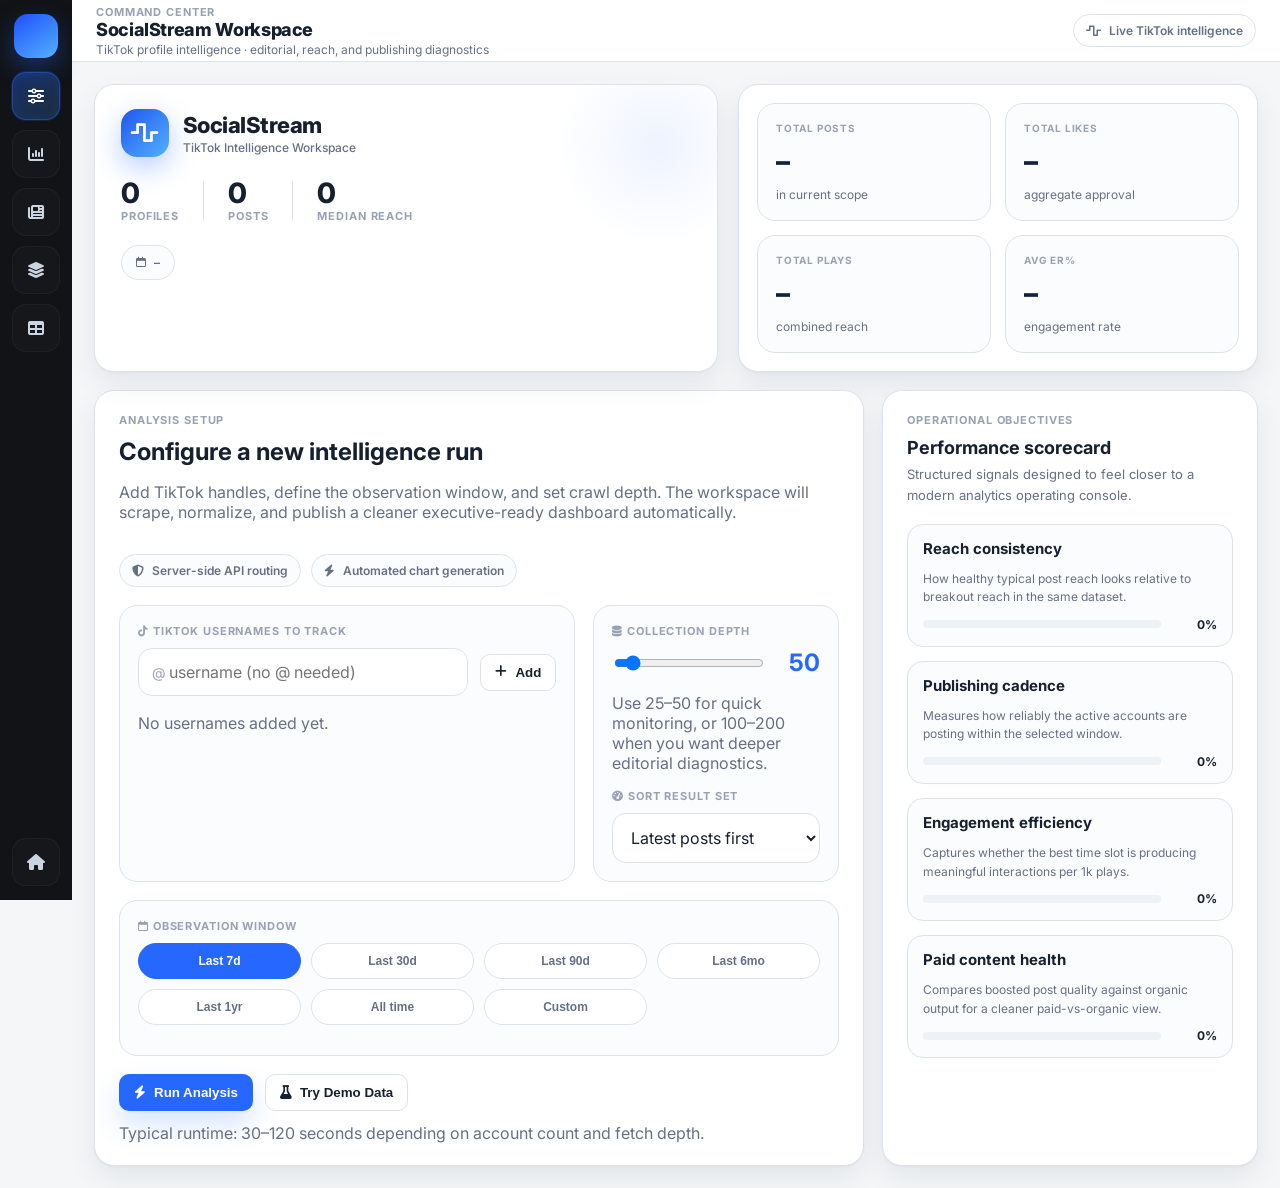
==== dashboard.html @ 2b43a589 "Elevate marketing + dashboard UI: premium visual polish, compact masthead stats, and style system re" ====
<!DOCTYPE html>
<html lang="en">
<head>
  <meta charset="UTF-8" />
  <meta name="viewport" content="width=device-width, initial-scale=1.0" />
  <title>SocialStream Workspace</title>
  <link rel="preconnect" href="https://fonts.googleapis.com">
  <link rel="preconnect" href="https://fonts.gstatic.com" crossorigin>
  <link href="https://fonts.googleapis.com/css2?family=Inter:wght@400;500;600;700;800&display=swap" rel="stylesheet">
  <link rel="stylesheet" href="https://cdnjs.cloudflare.com/ajax/libs/font-awesome/6.5.2/css/all.min.css">
  <script src="https://cdn.jsdelivr.net/npm/chart.js@4.4.4/dist/chart.umd.min.js"></script>
  <link rel="stylesheet" href="assets/css/shared.css">
  <link rel="stylesheet" href="assets/css/dashboard.css">
</head>
<body class="workspace-body">
  <div class="command-shell">
    <aside class="rail-sidebar">
      <div class="rail-brand">
        <img src="assets/branding/socialstream-logo.png" alt="SocialStream" onerror="this.style.display='none'">
      </div>
      <nav class="rail-nav">
        <a href="#setupPanel" class="rail-link active" title="Setup"><i class="fa-solid fa-sliders"></i><span>Setup</span></a>
        <a href="#dashboardPanel" class="rail-link" title="Dashboard"><i class="fa-solid fa-chart-column"></i><span>Dashboard</span></a>
        <a href="#execSummaryCard" class="rail-link" title="Summary"><i class="fa-solid fa-newspaper"></i><span>Summary</span></a>
        <a href="#hlSection" class="rail-link" title="Editorial"><i class="fa-solid fa-layer-group"></i><span>Editorial</span></a>
        <a href="#dataTable" class="rail-link" title="Table"><i class="fa-solid fa-table"></i><span>Table</span></a>
      </nav>
      <div class="rail-footer">
        <a href="index.html" class="rail-link" title="Marketing site"><i class="fa-solid fa-house"></i><span>Site</span></a>
      </div>
    </aside>

    <div class="shell-main">
      <header class="utility-bar">
        <div class="utility-left">
          <div class="utility-eyebrow">Command center</div>
          <div class="utility-title-row">
            <h1 class="utility-title">SocialStream Workspace</h1>
          </div>
          <div class="logo-sub" id="headerSub">TikTok profile intelligence · editorial, reach, and publishing diagnostics</div>
        </div>
        <div class="utility-actions print-hidden">
          <span class="utility-chip"><i class="fa-solid fa-wave-square"></i> Live TikTok intelligence</span>
          <span id="statusBadge" class="badge badge-running" style="display:none;">
            <span class="pulse-orange"></span><span id="statusText">Running…</span>
          </span>
          <button onclick="exportReport()" id="pdfBtn" class="btn btn-pdf" style="display:none;">
            <i class="fa-solid fa-file-pdf"></i> Export PDF
          </button>
          <button onclick="resetToSetup()" id="resetBtn" class="btn btn-ghost" style="display:none;">
            <i class="fa-solid fa-rotate-right"></i> New Run
          </button>
        </div>
      </header>

      <main class="workspace-canvas">
        <section class="workspace-masthead">
          <div class="card-surface masthead-brand">
            <div class="masthead-brand-logo">
              <div class="masthead-logo-mark"><i class="fa-solid fa-wave-square"></i></div>
              <div>
                <div class="masthead-brand-name">SocialStream</div>
                <div class="masthead-brand-tagline">TikTok Intelligence Workspace</div>
              </div>
            </div>
            <div class="masthead-live-stats">
              <div class="masthead-stat">
                <span class="masthead-stat-val" id="workspaceProfileCount">0</span>
                <span class="masthead-stat-lbl">Profiles</span>
              </div>
              <div class="masthead-stat-divider"></div>
              <div class="masthead-stat">
                <span class="masthead-stat-val" id="workspacePostCount">0</span>
                <span class="masthead-stat-lbl">Posts</span>
              </div>
              <div class="masthead-stat-divider"></div>
              <div class="masthead-stat">
                <span class="masthead-stat-val" id="workspaceMedianReach">0</span>
                <span class="masthead-stat-lbl">Median reach</span>
              </div>
            </div>
            <div class="masthead-date-chip"><i class="fa-regular fa-calendar" style="font-size:11px;"></i> <span id="workspaceDateRange">No data yet</span></div>
          </div>
          <div class="card-surface metric-strip">
            <article class="metric-tile">
              <span class="metric-label">Total posts</span>
              <strong id="masthead-kpi-posts">–</strong>
              <small>in current scope</small>
            </article>
            <article class="metric-tile">
              <span class="metric-label">Total likes</span>
              <strong id="masthead-kpi-likes">–</strong>
              <small>aggregate approval</small>
            </article>
            <article class="metric-tile">
              <span class="metric-label">Total plays</span>
              <strong id="masthead-kpi-plays">–</strong>
              <small>combined reach</small>
            </article>
            <article class="metric-tile">
              <span class="metric-label">Avg ER%</span>
              <strong id="masthead-kpi-er">–</strong>
              <small>engagement rate</small>
            </article>
          </div>
        </section>

        <div class="dashboard-grid">
          <section id="setupPanel" class="setup-panel fade-in panel card-surface dashboard-span-8 setup-card">
            <div class="setup-header">
              <div>
                <div class="section-kicker">Analysis setup</div>
                <div class="panel-title">Configure a new intelligence run</div>
                <p class="panel-subtitle">Add TikTok handles, define the observation window, and set crawl depth. The workspace will scrape, normalize, and publish a cleaner executive-ready dashboard automatically.</p>
              </div>
              <div class="toolbar-metrics">
                <span class="toolbar-pill"><i class="fa-solid fa-shield-halved"></i> Server-side API routing</span>
                <span class="toolbar-pill"><i class="fa-solid fa-bolt"></i> Automated chart generation</span>
              </div>
            </div>

            <div class="setup-grid">
              <div class="field-block">
                <label class="field-label"><i class="fa-brands fa-tiktok"></i> TikTok usernames to track</label>
                <div class="input-row" style="margin-bottom:10px;">
                  <div class="input-prefix" style="flex:1;">
                    <span>@</span>
                    <input type="text" id="usernameInput" class="input-styled" placeholder="username (no @ needed)">
                  </div>
                  <button onclick="addUsername()" class="btn btn-ghost">
                    <i class="fa-solid fa-plus"></i> Add
                  </button>
                </div>
                <div id="usernameTags" class="input-row" style="min-height:34px;align-items:center;">
                  <span class="field-note" id="noUsernamesHint">No usernames added yet.</span>
                </div>
              </div>

              <div class="field-block">
                <label class="field-label"><i class="fa-solid fa-database"></i> Collection depth</label>
                <div class="section-actions" style="margin-bottom:10px;">
                  <input type="range" id="maxResultsRange" min="10" max="500" value="50" oninput="document.getElementById('maxResultsVal').textContent=this.value" style="flex:1;">
                  <span id="maxResultsVal" style="font-size:24px;font-weight:700;color:var(--shell-blue);min-width:42px;text-align:right;">50</span>
                </div>
                <p class="field-note">Use 25–50 for quick monitoring, or 100–200 when you want deeper editorial diagnostics.</p>
                <div style="margin-top:16px;">
                  <label class="field-label"><i class="fa-solid fa-gauge-high"></i> Sort result set</label>
                  <select id="sortBy" class="select-styled">
                    <option value="latest">Latest posts first</option>
                    <option value="popular">Most popular first</option>
                  </select>
                </div>
              </div>
            </div>

            <div class="field-block" style="margin-top:18px;">
              <label class="field-label"><i class="fa-regular fa-calendar"></i> Observation window</label>
              <div class="tf-grid" style="margin-bottom:12px;">
                <button class="tf-pill active" data-days="7" onclick="selectPreset(7)">Last 7d</button>
                <button class="tf-pill" data-days="30" onclick="selectPreset(30)">Last 30d</button>
                <button class="tf-pill" data-days="90" onclick="selectPreset(90)">Last 90d</button>
                <button class="tf-pill" data-days="180" onclick="selectPreset(180)">Last 6mo</button>
                <button class="tf-pill" data-days="365" onclick="selectPreset(365)">Last 1yr</button>
                <button class="tf-pill" data-days="0" onclick="selectPreset(0)">All time</button>
                <button class="tf-pill" data-days="-1" onclick="selectCustom()">Custom</button>
              </div>
              <div id="customDatesWrap" class="field-row" style="display:none;">
                <div style="flex:1;">
                  <label class="field-label">From</label>
                  <input type="date" id="dateFrom" class="input-styled">
                </div>
                <div style="flex:1;">
                  <label class="field-label">To</label>
                  <input type="date" id="dateTo" class="input-styled">
                </div>
              </div>
            </div>

            <div class="setup-actions">
              <div class="section-actions">
                <button onclick="startScrape()" id="runBtn" class="btn btn-run">
                  <i class="fa-solid fa-bolt"></i> Run Analysis
                </button>
                <button onclick="loadDemoData()" class="btn btn-ghost">
                  <i class="fa-solid fa-flask"></i> Try Demo Data
                </button>
              </div>
              <div class="meta-note">Typical runtime: 30–120 seconds depending on account count and fetch depth.</div>
            </div>
          </section>

          <aside class="card-surface dashboard-span-4 objectives-panel objective-card">
            <div class="objective-header">
              <div>
                <div class="section-kicker">Operational objectives</div>
                <h3 class="section-title">Performance scorecard</h3>
                <p class="section-subtitle">Structured signals designed to feel closer to a modern analytics operating console.</p>
              </div>
            </div>
            <div class="objectives-list">
              <article class="objective-row">
                <h4>Reach consistency</h4>
                <p>How healthy typical post reach looks relative to breakout reach in the same dataset.</p>
                <div class="progress-line"><div class="progress-track"><div class="progress-fill" id="objectiveReachFill" style="width:0%"></div></div><div class="progress-value" id="objectiveReachValue">0%</div></div>
              </article>
              <article class="objective-row">
                <h4>Publishing cadence</h4>
                <p>Measures how reliably the active accounts are posting within the selected window.</p>
                <div class="progress-line"><div class="progress-track"><div class="progress-fill" id="objectiveCadenceFill" style="width:0%"></div></div><div class="progress-value" id="objectiveCadenceValue">0%</div></div>
              </article>
              <article class="objective-row">
                <h4>Engagement efficiency</h4>
                <p>Captures whether the best time slot is producing meaningful interactions per 1k plays.</p>
                <div class="progress-line"><div class="progress-track"><div class="progress-fill" id="objectiveEfficiencyFill" style="width:0%"></div></div><div class="progress-value" id="objectiveEfficiencyValue">0%</div></div>
              </article>
              <article class="objective-row">
                <h4>Paid content health</h4>
                <p>Compares boosted post quality against organic output for a cleaner paid-vs-organic view.</p>
                <div class="progress-line"><div class="progress-track"><div class="progress-fill" id="objectivePaidFill" style="width:0%"></div></div><div class="progress-value" id="objectivePaidValue">0%</div></div>
              </article>
            </div>
          </aside>

          <section id="progressPanel" style="display:none;" class="card-surface dashboard-span-12 progress-card fade-in">
            <div class="progress-visual">
              <div class="progress-visual-ring"></div>
            </div>
            <div class="progress-copy">
              <div class="section-kicker">Pipeline progress</div>
              <h3>Preparing your command center</h3>
              <p id="progressMsg">This may take up to 2 minutes…</p>
              <div class="progress-line" style="margin-bottom:16px;">
                <div class="progress-track"><div class="progress-fill" id="progressBar" style="width:0%"></div></div>
                <div class="progress-value" id="progressPct">0%</div>
              </div>
              <div id="stepsList" class="steps-list"></div>
            </div>
          </section>

          <section id="dashboardPanel" style="display:none;" class="dashboard-span-12 dashboard-stack">
            <div class="card-surface view-toolbar fade-in">
              <div>
                <div class="section-kicker">Active view</div>
                <div class="story-title" id="activeViewLabel">All Profiles — Overview</div>
              </div>
              <div class="section-actions print-hidden">
                <div class="toolbar-metrics">
                  <span class="toolbar-pill"><i class="fa-solid fa-users"></i> <span id="toolbarProfileScope">0 profiles</span></span>
                  <span class="toolbar-pill"><i class="fa-regular fa-calendar"></i> <span id="toolbarDateScope">No range yet</span></span>
                </div>
                <select id="profileFilter" class="select-styled" style="min-width:240px;" onchange="updateDashboard()">
                  <option value="all">All Profiles (Overview)</option>
                </select>
              </div>
            </div>

            <div class="overview-grid fade-in">
              <section class="card-surface story-card ai-card" id="execSummaryCard">
                <div class="story-header">
                  <div>
                    <div class="section-kicker">Executive narrative</div>
                    <h3 class="story-title">Performance narrative and editorial readout</h3>
                  </div>
                  <div class="story-meta">
                    <span class="story-meta-chip"><i class="fa-solid fa-layer-group"></i> <span id="insight-total-posts">0</span> posts</span>
                    <span class="story-meta-chip"><i class="fa-solid fa-rocket"></i> <span id="exec-ad-rate">0</span>% boosted</span>
                    <span class="story-meta-chip"><i class="fa-regular fa-clock"></i> <span id="exec-posts-per-day">–</span> posts/day</span>
                  </div>
                </div>

                <div class="narrative-box" id="exec-narrative">Loading summary…</div>

                <div class="stats-mini-grid">
                  <article class="ai-inner stat-mini">
                    <span class="stat-mini-label">Median plays</span>
                    <strong>~<span id="insight-median-plays">0</span></strong>
                    <small>typical post reach</small>
                  </article>
                  <article class="ai-inner stat-mini">
                    <span class="stat-mini-label">P90 plays</span>
                    <strong>~<span id="insight-p90-plays">0</span></strong>
                    <small>top-decile content</small>
                  </article>
                  <article class="ai-inner stat-mini">
                    <span class="stat-mini-label">Peak reach hour</span>
                    <strong><span id="insight-reach-hour">–</span>:00</strong>
                    <small>~<span id="insight-reach-val">0</span> median plays</small>
                  </article>
                  <article class="ai-inner stat-mini">
                    <span class="stat-mini-label">Peak efficiency</span>
                    <strong><span id="insight-eng-val1">–</span>:00</strong>
                    <small><span id="insight-eng-rate1">0</span> interactions / 1k</small>
                  </article>
                </div>

                <div class="story-split">
                  <div class="signal-card">
                    <div class="section-kicker">Paid vs organic</div>
                    <div class="signal-grid">
                      <div class="signal-row"><span class="signal-row-label">Paid posts</span><strong><span id="exec-ad-count">0</span> posts</strong></div>
                      <div class="signal-row"><span class="signal-row-label">Organic posts</span><strong><span id="exec-organic-count">0</span> posts</strong></div>
                      <div class="signal-row"><span class="signal-row-label">Avg likes, paid</span><strong><span id="exec-ad-avg-likes">–</span></strong></div>
                      <div class="signal-row"><span class="signal-row-label">Avg likes, organic</span><strong><span id="exec-organic-avg-likes">–</span></strong></div>
                    </div>
                  </div>
                  <div class="rec-card">
                    <div class="section-kicker">Strategic recommendations</div>
                    <ul class="insight-list recommendation-list" id="exec-recs">
                      <li>Loading recommendations…</li>
                    </ul>
                  </div>
                </div>
              </section>

              <aside class="editorial-side fade-in">
                <section class="card-surface signal-card">
                  <div class="section-kicker">Operating signals</div>
                  <h4>Current command summary</h4>
                  <div class="signal-grid">
                    <div class="signal-row"><span class="signal-row-label">Date range</span><strong><span id="insight-date-start">–</span> → <span id="insight-date-end">–</span></strong></div>
                    <div class="signal-row"><span class="signal-row-label">Best weekday</span><strong id="signalBestDay">–</strong></div>
                    <div class="signal-row"><span class="signal-row-label">Best efficiency slot</span><strong id="signalBestHour">–</strong></div>
                    <div class="signal-row"><span class="signal-row-label">Boost mix</span><strong id="signalBoostMix">0%</strong></div>
                  </div>
                </section>
                <section class="card-surface objective-card">
                  <div class="section-kicker">Objective tracking</div>
                  <h4>Delivery priorities</h4>
                  <div class="objectives-list">
                    <article class="objective-row">
                      <h4>Consistency target</h4>
                      <p>Stabilize median reach versus occasional spikes.</p>
                      <div class="progress-line"><div class="progress-track"><div class="progress-fill" id="objectiveReachFillMirror" style="width:0%"></div></div><div class="progress-value" id="objectiveReachValueMirror">0%</div></div>
                    </article>
                    <article class="objective-row">
                      <h4>Editorial discipline</h4>
                      <p>Keep publishing rhythm strong enough to sustain momentum.</p>
                      <div class="progress-line"><div class="progress-track"><div class="progress-fill" id="objectiveCadenceFillMirror" style="width:0%"></div></div><div class="progress-value" id="objectiveCadenceValueMirror">0%</div></div>
                    </article>
                    <article class="objective-row">
                      <h4>Paid quality</h4>
                      <p>Ensure boosted output does not lag the organic baseline.</p>
                      <div class="progress-line"><div class="progress-track"><div class="progress-fill" id="objectivePaidFillMirror" style="width:0%"></div></div><div class="progress-value" id="objectivePaidValueMirror">0%</div></div>
                    </article>
                  </div>
                </section>
              </aside>
            </div>

            <div class="fade-in kpi-grid">
              <div class="kpi card">
                <div class="kpi-head"><div class="kpi-label">Total videos</div><div class="kpi-icon" style="background:#ecf3ff;color:var(--shell-blue);"><i class="fa-solid fa-video"></i></div></div>
                <div class="kpi-val" id="kpi-videos">–</div>
                <div class="kpi-footnote">videos included in the active scope</div>
              </div>
              <div class="kpi card">
                <div class="kpi-head"><div class="kpi-label">Total likes</div><div class="kpi-icon" style="background:#fdf2f8;color:#e11d48;"><i class="fa-solid fa-heart"></i></div></div>
                <div class="kpi-val" id="kpi-likes">–</div>
                <div class="kpi-footnote">aggregate audience approval</div>
              </div>
              <div class="kpi card">
                <div class="kpi-head"><div class="kpi-label">Comments</div><div class="kpi-icon" style="background:#edfdf3;color:var(--shell-green);"><i class="fa-solid fa-comment"></i></div></div>
                <div class="kpi-val" id="kpi-comments">–</div>
                <div class="kpi-footnote">conversation volume</div>
              </div>
              <div class="kpi card">
                <div class="kpi-head"><div class="kpi-label">Saves</div><div class="kpi-icon" style="background:#eef4ff;color:var(--shell-blue);"><i class="fa-solid fa-bookmark"></i></div></div>
                <div class="kpi-val" id="kpi-saves">–</div>
                <div class="kpi-footnote">intent and revisit signal</div>
              </div>
              <div class="kpi card">
                <div class="kpi-head"><div class="kpi-label">Shares</div><div class="kpi-icon" style="background:#ecfeff;color:#0891b2;"><i class="fa-solid fa-share-nodes"></i></div></div>
                <div class="kpi-val" id="kpi-shares">–</div>
                <div class="kpi-footnote">distribution momentum</div>
              </div>
              <div class="kpi card">
                <div class="kpi-head"><div class="kpi-label">Reposts</div><div class="kpi-icon" style="background:#fff8eb;color:#b45309;"><i class="fa-solid fa-retweet"></i></div></div>
                <div class="kpi-val" id="kpi-reposts">–</div>
                <div class="kpi-footnote">virality reinforcement</div>
              </div>
              <div class="kpi card">
                <div class="kpi-head"><div class="kpi-label">Boosted posts</div><div class="kpi-icon" style="background:#eef4ff;color:var(--shell-blue);"><i class="fa-solid fa-rocket"></i></div></div>
                <div class="kpi-val" id="kpi-ads">–</div>
                <div class="kpi-footnote">paid amplification detected</div>
              </div>
            </div>

            <div class="editorial-grid fade-in">
              <section class="card-surface highlights-shell" id="hlSection">
                <div class="section-header">
                  <div>
                    <div class="section-kicker">Editorial review</div>
                    <h3 class="section-title">What worked, what lagged, and what to replicate</h3>
                    <p class="section-subtitle">More editorial, more comparative, and more clearly separated from the charting layer.</p>
                  </div>
                </div>
                <div class="editorial-columns">
                  <div>
                    <div class="editorial-column-header">
                      <span class="editorial-badge editorial-badge--good"><i class="fa-solid fa-arrow-trend-up"></i> Highlights</span>
                      <span class="meta-note">Top 3 posts by likes</span>
                    </div>
                    <div id="highlightCards"></div>
                  </div>
                  <div>
                    <div class="editorial-column-header">
                      <span class="editorial-badge editorial-badge--risk"><i class="fa-solid fa-arrow-trend-down"></i> Lowlights</span>
                      <span class="meta-note">Bottom 3 posts with play depth</span>
                    </div>
                    <div id="lowlightCards"></div>
                  </div>
                </div>
              </section>

              <aside class="editorial-side">
                <section class="card-surface editorial-card">
                  <div class="section-kicker">Editorial planning cues</div>
                  <h4>Decision prompts</h4>
                  <ul class="insight-list">
                    <li>Use the highlight cards as the closest thing to a weekly editorial benchmark set.</li>
                    <li>Compare lowlight hooks against the best-performing cards before you publish the next content batch.</li>
                    <li>Check timing, paid mix, and hashtag usage together before making creative decisions.</li>
                  </ul>
                </section>
                <section class="card-surface editorial-card">
                  <div class="section-kicker">Monitoring posture</div>
                  <h4>How to read this workspace</h4>
                  <ul class="insight-list">
                    <li>The narrative panel answers “what happened.”</li>
                    <li>The objective widgets answer “how healthy is the system.”</li>
                    <li>The chart panels answer “where should the team dig deeper.”</li>
                  </ul>
                </section>
              </aside>
            </div>

            <div id="profileComparisonContainer" class="chart-card fade-in" style="display:none;">
              <div class="chart-card__header">
                <div>
                  <div class="chart-section-label">Portfolio comparison</div>
                  <div class="chart-title">Profile comparison — total likes</div>
                </div>
                <button onclick="downloadChartImage('profileComparisonChart')" class="btn-download-small print-hidden">
                  <i class="fa-solid fa-download"></i> PNG
                </button>
              </div>
              <div class="chart-card__body"><canvas id="profileComparisonChart"></canvas></div>
            </div>

            <div class="chart-grid fade-in">
              <div class="chart-card">
                <div class="chart-card__header">
                  <div>
                    <div class="chart-section-label">Editorial winners</div>
                    <div class="chart-title">Best performing videos by likes</div>
                  </div>
                  <button onclick="downloadChartImage('topPostsChart')" class="btn-download-small print-hidden"><i class="fa-solid fa-download"></i> PNG</button>
                </div>
                <div class="chart-card__body"><canvas id="topPostsChart"></canvas></div>
                <div class="insight"><i class="fa-solid fa-lightbulb"></i><span id="exp-topPosts">Waiting for data.</span></div>
              </div>
              <div class="chart-card">
                <div class="chart-card__header">
                  <div>
                    <div class="chart-section-label">Efficiency trend</div>
                    <div class="chart-title">Average engagement per post over time</div>
                  </div>
                  <button onclick="downloadChartImage('engPerPostChart')" class="btn-download-small print-hidden"><i class="fa-solid fa-download"></i> PNG</button>
                </div>
                <div class="chart-card__body"><canvas id="engPerPostChart"></canvas></div>
                <div class="insight"><i class="fa-solid fa-lightbulb"></i><span id="exp-engPerPost">Waiting for data.</span></div>
              </div>
              <div class="chart-card">
                <div class="chart-card__header">
                  <div>
                    <div class="chart-section-label">Interaction mix</div>
                    <div class="chart-title">Engagement split</div>
                  </div>
                  <button onclick="downloadChartImage('engagementPieChart')" class="btn-download-small print-hidden"><i class="fa-solid fa-download"></i> PNG</button>
                </div>
                <div class="chart-card__body"><canvas id="engagementPieChart"></canvas></div>
                <div class="insight"><i class="fa-solid fa-lightbulb"></i><span id="exp-pie">Waiting for data.</span></div>
              </div>
              <div class="chart-card">
                <div class="chart-card__header">
                  <div>
                    <div class="chart-section-label">Weekly pattern</div>
                    <div class="chart-title">Engagement by day of week</div>
                  </div>
                  <button onclick="downloadChartImage('dayOfWeekChart')" class="btn-download-small print-hidden"><i class="fa-solid fa-download"></i> PNG</button>
                </div>
                <div class="chart-card__body"><canvas id="dayOfWeekChart"></canvas></div>
                <div class="insight"><i class="fa-solid fa-lightbulb"></i><span id="exp-day">Waiting for data.</span></div>
              </div>
              <div class="chart-card">
                <div class="chart-card__header">
                  <div>
                    <div class="chart-section-label">Content strategy</div>
                    <div class="chart-title">Top hashtags used</div>
                  </div>
                  <button onclick="downloadChartImage('hashtagChart')" class="btn-download-small print-hidden"><i class="fa-solid fa-download"></i> PNG</button>
                </div>
                <div class="chart-card__body"><canvas id="hashtagChart"></canvas></div>
                <div class="insight"><i class="fa-solid fa-lightbulb"></i><span id="exp-hashtag">Waiting for data.</span></div>
              </div>
              <div class="chart-card">
                <div class="chart-card__header">
                  <div>
                    <div class="chart-section-label">Publishing rhythm</div>
                    <div class="chart-title">Posts by hour of day</div>
                  </div>
                  <button onclick="downloadChartImage('hourChart')" class="btn-download-small print-hidden"><i class="fa-solid fa-download"></i> PNG</button>
                </div>
                <div class="chart-card__body"><canvas id="hourChart"></canvas></div>
                <div class="insight"><i class="fa-solid fa-lightbulb"></i><span id="exp-hour">Waiting for data.</span></div>
              </div>
              <div class="chart-card chart-card--wide">
                <div class="chart-card__header">
                  <div>
                    <div class="chart-section-label">Campaign performance</div>
                    <div class="chart-title">Likes over time</div>
                  </div>
                  <button onclick="downloadChartImage('timelineChart')" class="btn-download-small print-hidden"><i class="fa-solid fa-download"></i> PNG</button>
                </div>
                <div class="chart-card__body"><canvas id="timelineChart"></canvas></div>
                <div class="insight"><i class="fa-solid fa-lightbulb"></i><span id="exp-timeline">Waiting for data.</span></div>
              </div>
              <div class="chart-card chart-card--wide">
                <div class="chart-card__header">
                  <div>
                    <div class="chart-section-label">Reach performance</div>
                    <div class="chart-title">Play count distribution over time</div>
                  </div>
                  <button onclick="downloadChartImage('playsTimelineChart')" class="btn-download-small print-hidden"><i class="fa-solid fa-download"></i> PNG</button>
                </div>
                <div class="chart-card__body"><canvas id="playsTimelineChart"></canvas></div>
                <div class="insight"><i class="fa-solid fa-lightbulb"></i><span id="exp-plays">Waiting for data.</span></div>
              </div>
              <div class="chart-card">
                <div class="chart-card__header">
                  <div>
                    <div class="chart-section-label">Distribution activity</div>
                    <div class="chart-title">Shares over time</div>
                  </div>
                  <button onclick="downloadChartImage('sharesTimelineChart')" class="btn-download-small print-hidden"><i class="fa-solid fa-download"></i> PNG</button>
                </div>
                <div class="chart-card__body"><canvas id="sharesTimelineChart"></canvas></div>
                <div class="insight"><i class="fa-solid fa-lightbulb"></i><span id="exp-shares">Waiting for data.</span></div>
              </div>
              <div class="chart-card">
                <div class="chart-card__header">
                  <div>
                    <div class="chart-section-label">Virality signal</div>
                    <div class="chart-title">Reposts over time</div>
                  </div>
                  <button onclick="downloadChartImage('repostsTimelineChart')" class="btn-download-small print-hidden"><i class="fa-solid fa-download"></i> PNG</button>
                </div>
                <div class="chart-card__body"><canvas id="repostsTimelineChart"></canvas></div>
                <div class="insight"><i class="fa-solid fa-lightbulb"></i><span id="exp-reposts">Waiting for data.</span></div>
              </div>
            </div>

            <details class="card-surface table-card fade-in">
              <summary class="table-summary">
                <i class="fa-solid fa-table-list"></i> Detailed post data
                <span class="meta-note">Click to expand</span>
                <button onclick="downloadTableCSV(event)" class="btn-download-small" style="margin-left:auto;">
                  <i class="fa-solid fa-file-csv"></i> Download CSV
                </button>
              </summary>
              <div class="table-wrap">
                <table id="dataTable">
                  <thead>
                    <tr>
                      <th>Date</th>
                      <th>Profile</th>
                      <th>Description</th>
                      <th style="text-align:right;">Likes</th>
                      <th style="text-align:right;">Plays</th>
                      <th style="text-align:right;">Comments</th>
                      <th style="text-align:right;">Saves</th>
                      <th style="text-align:right;">Shares</th>
                      <th style="text-align:right;">Reposts</th>
                      <th style="text-align:right;">ER%</th>
                      <th style="text-align:center;">Type</th>
                      <th style="text-align:center;">Link</th>
                    </tr>
                  </thead>
                  <tbody id="dataTableBody"></tbody>
                </table>
              </div>
            </details>
          </section>
        </div>

        <div id="toast"></div>
      </main>
    </div>
  </div>

  <script>
    /* ══════════════════════════════════
       CONFIG (backend API routing)
    ══════════════════════════════════ */
    const ACTOR_ID = 'clockworks~tiktok-scraper'; // ~ is valid in URLs per RFC3986
    const POLL_MS = 5000;
    const PROD_API_ORIGIN = 'https://socialstream-analytics.vercel.app';
    const IS_VERCEL_HOST = /(?:^|\.)vercel\.app$/i.test(window.location.hostname);
    const IS_LOCAL_HOST = ['localhost', '127.0.0.1'].includes(window.location.hostname);
    let ACTIVE_API_ORIGIN = IS_LOCAL_HOST ? PROD_API_ORIGIN : '';

    function shouldRetryWithProdOrigin(res) {
      return (res.status === 404 || res.status === 405) && ACTIVE_API_ORIGIN !== PROD_API_ORIGIN;
    }

    async function apiFetch(path, options = {}) {
      let res = await fetch(`${ACTIVE_API_ORIGIN}${path}`, options);
      if (!res.ok && shouldRetryWithProdOrigin(res)) {
        ACTIVE_API_ORIGIN = PROD_API_ORIGIN;
        res = await fetch(`${ACTIVE_API_ORIGIN}${path}`, options);
      }
      return res;
    }

    async function startApifyRun(payload) {
      const res = await apiFetch('/api/apify/run.js', {
        method: 'POST',
        headers: { 'Content-Type': 'application/json' },
        body: JSON.stringify(payload)
      });
      if (!res.ok) {
        const body = await res.json().catch(() => ({}));
        throw new Error(body?.error?.message || body?.details || `HTTP ${res.status}`);
      }
      return res.json();
    }

    async function getApifyStatus(runId) {
      const res = await apiFetch(`/api/apify/status.js?runId=${encodeURIComponent(runId)}`);
      if (!res.ok) {
        const body = await res.json().catch(() => ({}));
        throw new Error(body?.error?.message || body?.details || `HTTP ${res.status}`);
      }
      return res.json();
    }

    async function fetchDatasetItems(datasetId) {
      const res = await apiFetch(`/api/apify/dataset.js?datasetId=${encodeURIComponent(datasetId)}`);
      if (!res.ok) {
        const body = await res.json().catch(() => ({}));
        throw new Error(body?.error?.message || body?.details || `HTTP ${res.status}`);
      }
      return res.json();
    }

    /* ══════════════════════════════════
       STATE
    ══════════════════════════════════ */
    let globalData = [];
    let usernames = [];
    let selectedDays = 7;
    let customFrom = null;
    let customTo = null;
    let chartInstances = {};
    let pollTimer = null;

    /* ══════════════════════════════════
       STEPS
    ══════════════════════════════════ */
    const STEPS = [
      { id: 's1', label: 'Start Apify Actor Run', detail: 'Sending request to TikTok scraper actor.' },
      { id: 's2', label: 'Scraping TikTok Profiles', detail: 'Polling run status every 5 seconds.' },
      { id: 's3', label: 'Download Dataset', detail: 'Fetching scraped posts as JSON.' },
      { id: 's4', label: 'Filter & Normalize Data', detail: 'Applying date range and normalizing fields.' },
      { id: 's5', label: 'Render Dashboard', detail: 'Building charts and AI insights.' },
    ];
    function renderSteps(activeId, doneIds = [], errorIds = []) {
      document.getElementById('stepsList').innerHTML = STEPS.map(s => {
        let cls = 'pending', icon = s.id.replace('s', '');
        if (doneIds.includes(s.id)) { cls = 'done'; icon = '<i class="fa-solid fa-check" style="font-size:10px;"></i>'; }
        if (activeId === s.id) { cls = 'active'; icon = '<i class="fa-solid fa-circle-notch spin" style="font-size:11px;"></i>'; }
        if (errorIds.includes(s.id)) { cls = 'error'; icon = '<i class="fa-solid fa-xmark" style="font-size:11px;"></i>'; }
        const color = cls === 'done' ? '#17b26a' : cls === 'active' ? '#2667ff' : cls === 'error' ? '#f04438' : '#475467';
        return `<div style="display:flex;align-items:flex-start;gap:14px;">
      <div class="step-dot ${cls}">${icon}</div>
      <div style="padding-top:3px;">
        <div style="font-size:13px;font-weight:600;color:${color};">${s.label}</div>
        <div style="font-size:11px;color:#475569;margin-top:2px;">${s.detail}</div>
      </div>
    </div>`;
      }).join('');
    }
    function setProgress(pct, msg) {
      document.getElementById('progressBar').style.width = pct + '%';
      document.getElementById('progressPct').textContent = pct + '%';
      if (msg) document.getElementById('progressMsg').textContent = msg;
    }
    function setText(id, value) {
      const el = document.getElementById(id);
      if (el) el.textContent = value;
    }
    function setHTML(id, value) {
      const el = document.getElementById(id);
      if (el) el.innerHTML = value;
    }
    function setObjective(fillId, valueId, pct) {
      const safe = Math.max(0, Math.min(100, Math.round(Number(pct) || 0)));
      const fill = document.getElementById(fillId);
      const value = document.getElementById(valueId);
      if (fill) fill.style.width = safe + '%';
      if (value) value.textContent = safe + '%';
    }
    function updateObjectiveMirrors() {
      ['Reach', 'Cadence', 'Paid'].forEach(name => {
        const mainVal = document.getElementById(`objective${name}Value`)?.textContent || '0%';
        const mainWidth = document.getElementById(`objective${name}Fill`)?.style.width || '0%';
        const mirrorFill = document.getElementById(`objective${name}FillMirror`);
        const mirrorValue = document.getElementById(`objective${name}ValueMirror`);
        if (mirrorFill) mirrorFill.style.width = mainWidth;
        if (mirrorValue) mirrorValue.textContent = mainVal;
      });
    }
    function resetWorkspaceChrome() {
      setText('workspaceProfileCount', '0');
      setText('workspacePostCount', '0');
      setText('workspaceDateRange', '–');
      setText('workspaceMedianReach', '0');
      setText('masthead-kpi-posts', '–');
      setText('masthead-kpi-likes', '–');
      setText('masthead-kpi-plays', '–');
      setText('masthead-kpi-er', '–');
      setText('toolbarProfileScope', '0 profiles');
      setText('toolbarDateScope', 'No range yet');
      setText('signalBestDay', '–');
      setText('signalBestHour', '–');
      setText('signalBoostMix', '0%');
      ['kpi-videos', 'kpi-likes', 'kpi-comments', 'kpi-saves', 'kpi-shares', 'kpi-reposts', 'kpi-ads'].forEach(id => setText(id, '–'));
      setObjective('objectiveReachFill', 'objectiveReachValue', 0);
      setObjective('objectiveCadenceFill', 'objectiveCadenceValue', 0);
      setObjective('objectiveEfficiencyFill', 'objectiveEfficiencyValue', 0);
      setObjective('objectivePaidFill', 'objectivePaidValue', 0);
      updateObjectiveMirrors();
    }
    resetWorkspaceChrome();

    /* ══════════════════════════════════
       TIMEFRAME SELECTOR
    ══════════════════════════════════ */
    function selectPreset(days) {
      selectedDays = days;
      customFrom = customTo = null;
      document.querySelectorAll('.tf-pill').forEach(p => p.classList.remove('active'));
      document.querySelector(`.tf-pill[data-days="${days}"]`)?.classList.add('active');
      document.getElementById('customDatesWrap').style.display = 'none';
    }
    function selectCustom() {
      selectedDays = -1;
      document.querySelectorAll('.tf-pill').forEach(p => p.classList.remove('active'));
      document.querySelector('.tf-pill[data-days="-1"]').classList.add('active');
      const wrap = document.getElementById('customDatesWrap');
      wrap.style.display = 'grid';
      // Set defaults
      const to = new Date(); const from = new Date(); from.setDate(from.getDate() - 30);
      document.getElementById('dateFrom').value = from.toISOString().split('T')[0];
      document.getElementById('dateTo').value = to.toISOString().split('T')[0];
    }
    function getDateFilter() {
      if (selectedDays === -1) {
        customFrom = document.getElementById('dateFrom').value ? new Date(document.getElementById('dateFrom').value) : null;
        customTo = document.getElementById('dateTo').value ? new Date(document.getElementById('dateTo').value) : null;
        if (customTo) customTo.setHours(23, 59, 59);
        return { from: customFrom, to: customTo };
      }
      if (selectedDays === 0) return { from: null, to: null };
      const to = new Date(); const from = new Date();
      from.setDate(from.getDate() - selectedDays);
      return { from, to };
    }

    /* ══════════════════════════════════
       USERNAME MANAGEMENT
    ══════════════════════════════════ */
    function addUsername() {
      const inp = document.getElementById('usernameInput');
      let val = inp.value.trim().replace(/^@/, '').replace(/,+$/, '').trim();
      if (!val || usernames.includes(val)) { inp.value = ''; return; }
      usernames.push(val); inp.value = ''; renderUsernames();
    }
    function removeUsername(u) { usernames = usernames.filter(x => x !== u); renderUsernames(); }
    function renderUsernames() {
      const c = document.getElementById('usernameTags');
      if (!usernames.length) {
        c.innerHTML = '<span class="field-note" id="noUsernamesHint">No usernames added yet.</span>';
        return;
      }
      c.innerHTML = usernames.map(u => `<span class="user-tag">@${u}<button onclick="removeUsername('${u.replace(/'/g, "\\'")}')">×</button></span>`).join('');
    }
    document.getElementById('usernameInput').addEventListener('keydown', e => {
      if (e.key === 'Enter' || e.key === ',') { e.preventDefault(); addUsername(); }
    });

    /* ══════════════════════════════════
       TOAST
    ══════════════════════════════════ */
    let toastT = null;
    function showToast(msg, type = '') {
      const t = document.getElementById('toast');
      const icon = type === 'error' ? '<i class="fa-solid fa-circle-exclamation" style="color:#f43f5e;margin-right:8px;"></i>'
        : type === 'success' ? '<i class="fa-solid fa-circle-check" style="color:#17b26a;margin-right:8px;"></i>'
          : '<i class="fa-solid fa-circle-info" style="color:#53b1fd;margin-right:8px;"></i>';
      t.innerHTML = icon + msg;
      t.className = `show ${type}`;
      clearTimeout(toastT);
      toastT = setTimeout(() => { t.className = ''; }, 4500);
    }

    /* ══════════════════════════════════
       BADGE
    ══════════════════════════════════ */
    function showBadge(type, msg) {
      const b = document.getElementById('statusBadge'), t = document.getElementById('statusText');
      b.style.display = 'inline-flex'; t.textContent = msg;
      b.className = 'badge ' + (type === 'live' ? 'badge-live' : type === 'error' ? 'badge-error' : 'badge-running');
      const first = b.querySelector('span:first-child'); if (first) first.remove();
      const dot = document.createElement('span');
      dot.className = type === 'live' ? 'pulse-green' : 'pulse-orange';
      b.prepend(dot);
    }

    /* ══════════════════════════════════
       MAIN SCRAPE FLOW
    ══════════════════════════════════ */
    async function startScrape() {
      if (!usernames.length) { showToast('Add at least one TikTok username first.', 'error'); return; }
      const maxResults = parseInt(document.getElementById('maxResultsRange').value) || 50;

      document.getElementById('setupPanel').style.display = 'none';
      document.getElementById('progressPanel').style.display = 'block';
      document.getElementById('runBtn').disabled = true;
      renderSteps('s1');
      showBadge('running', 'Initializing…');
      setProgress(5, 'Starting Apify actor…');

      try {
        /* STEP 1 — Start run */
        const dateFilter = getDateFilter();
        const hasDateFilter = dateFilter && (dateFilter.from || dateFilter.to);

        // Auto-bump maxResults when a date filter is active:
        // fetch more posts so the client-side filter has enough to work with.
        let effectiveMax = maxResults;
        if (hasDateFilter && selectedDays > 0 && selectedDays !== -1) {
          // For preset windows scale up: 7d→50, 30d→150, 90d→300, etc.
          effectiveMax = Math.max(maxResults, Math.min(500, selectedDays * 2));
        } else if (selectedDays === -1) {
          // Custom range — always fetch at least 200 posts
          effectiveMax = Math.max(maxResults, 200);
        }

        const payload = buildInput(usernames, effectiveMax, dateFilter);
        console.log('[Clabstream] Starting actor with payload:', JSON.stringify(payload, null, 2));

        const runData = await startApifyRun(payload);

        const runId = runData.runId || runData.data?.id;
        if (!runId) throw new Error('No run ID returned from Apify. Actor may be misconfigured.');
        console.log('[Clabstream] Run ID:', runId);

        renderSteps('s2', ['s1']);
        setProgress(15, 'Scraping TikTok profiles…');
        showBadge('running', 'Scraping…');

        /* STEP 2 — Poll until finished */
        await pollUntilDone(runId);
        renderSteps('s3', ['s1', 's2']);
        setProgress(60, 'Downloading dataset…');
        showBadge('running', 'Downloading…');

        /* STEP 3 — Download dataset */
        const dsId = await getDatasetId(runId);
        if (!dsId) throw new Error('No dataset ID found. The run may not have produced output.');

        const items = await fetchDataset(dsId);
        if (!items.length) throw new Error('0 posts returned. Try a larger Max Results value or verify the usernames exist on TikTok.');

        renderSteps('s4', ['s1', 's2', 's3']);
        setProgress(80, 'Processing & analyzing data…');

        /* STEP 4 — Filter & normalize (dateFilter already computed above) */
        const normalized = normalizeData(items, usernames, dateFilter);
        if (!normalized.length) throw new Error(`0 posts matched the selected timeframe. Try selecting "All time" or a wider date range.`);

        renderSteps('s5', ['s1', 's2', 's3', 's4']);
        setProgress(95, 'Rendering dashboard…');
        await new Promise(r => setTimeout(r, 280));

        /* STEP 5 — Render */
        loadDashboard(normalized);
        renderSteps(null, ['s1', 's2', 's3', 's4', 's5']);
        setProgress(100, 'Done! Dashboard ready.');
        showBadge('live', `${normalized.length} posts`);
        showToast(`✓ ${normalized.length} posts loaded for @${usernames.join(', @')}.`, 'success');

        await new Promise(r => setTimeout(r, 700));
        document.getElementById('progressPanel').style.display = 'none';
        document.getElementById('dashboardPanel').style.display = 'block';
        document.getElementById('pdfBtn').style.display = 'inline-flex';
        document.getElementById('resetBtn').style.display = 'inline-flex';
        document.getElementById('headerSub').textContent = `${normalized.length} posts · @${usernames.join(', @')} · just scraped`;
        showToast('Analysis completed successfully!', 'success');

      } catch (err) {
        console.error('[Clabstream] Error:', err);

        // Friendly diagnosis for common errors
        let friendlyMsg = err.message;
        if (err.message.toLowerCase().includes('failed to fetch') ||
          err.message.toLowerCase().includes('networkerror') ||
          err.message.toLowerCase().includes('load failed')) {
          friendlyMsg = 'Network error — could not reach Apify. Check your internet connection or try disabling browser extensions/VPN.';
        } else if (err.message.includes('405') || err.message.toLowerCase().includes('method not allowed')) {
          friendlyMsg = 'API route rejected the request (HTTP 405). Ensure the app runs with Vercel serverless functions (use "vercel dev" locally and redeploy on Vercel).';
        } else if (err.message.includes('401') || err.message.toLowerCase().includes('unauthorized')) {
          friendlyMsg = 'Invalid API token. Please check your Apify account has an active subscription.';
        } else if (err.message.includes('402') || err.message.toLowerCase().includes('payment')) {
          friendlyMsg = 'Apify account has insufficient compute units. Top up at console.apify.com.';
        } else if (err.message.toLowerCase().includes('remaining usage') || err.message.toLowerCase().includes('exceed your remaining usage')) {
          friendlyMsg = 'Apify usage limit reached. Add billing/credits in console.apify.com, then run analysis again.';
        } else if (err.message.includes('429')) {
          friendlyMsg = 'Rate limited by Apify. Wait a minute and try again.';
        }

        setProgress(0, `Error: ${friendlyMsg}`);
  renderSteps(null, [], ['s1', 's2', 's3', 's4', 's5']);
        showBadge('error', 'Failed');
        showToast(friendlyMsg, 'error');
        document.getElementById('runBtn').disabled = false;
        setTimeout(() => {
          document.getElementById('progressPanel').style.display = 'none';
          document.getElementById('setupPanel').style.display = 'block';
        }, 3500);
      }
    }

    /* ══════════════════════════════════
       BUILD ACTOR INPUT
       clockworks~tiktok-scraper schema
    ══════════════════════════════════ */
    function buildInput(usernames, maxResults, dateFilter) {
      const sort = document.getElementById('sortBy').value;
      // When a date filter is active, always use 'latest' sort so we don't
      // miss older posts; also pass oldestPostDate so the actor stops early.
      const hasDateFilter = dateFilter && (dateFilter.from || dateFilter.to);
      const effectiveSort = hasDateFilter ? 'latest' : (sort === 'popular' ? 'mostLiked' : 'latest');

      const payload = {
        profiles: usernames.map(u => `https://www.tiktok.com/@${u}`),
        resultsPerPage: Math.min(maxResults, 50),
        maxResults: maxResults,
        sortBy: effectiveSort,
        shouldDownloadVideos: false,
        shouldDownloadCovers: false,
        shouldDownloadSubtitles: false,
        shouldDownloadSlideshowImages: false,
        profilesPerQuery: usernames.length,
      };

      // Pass date boundaries to the actor so it stops scraping at the right point
      // clockworks~tiktok-scraper accepts oldestPostDate / newestPostDate as ISO strings
      if (hasDateFilter) {
        if (dateFilter.from) {
          payload.oldestPostDate = dateFilter.from.toISOString().split('T')[0];
        }
        if (dateFilter.to) {
          payload.newestPostDate = dateFilter.to.toISOString().split('T')[0];
        }
      }

      return payload;
    }

    /* ══════════════════════════════════
       POLLING
    ══════════════════════════════════ */
    async function pollUntilDone(runId) {
      return new Promise((resolve, reject) => {
        const start = Date.now(); let dots = 0;
        async function check() {
          if (Date.now() - start > 12 * 60 * 1000) { reject(new Error('Scrape timed out after 12 minutes.')); return; }
          try {
            const d = await getApifyStatus(runId);
            const status = d.status || d.data?.status;
            dots = (dots + 1) % 4;
            const elapsed = Math.round((Date.now() - start) / 1000);
            document.getElementById('progressMsg').textContent = `Scraping TikTok${'.'.repeat(dots + 1)} (${elapsed}s elapsed)`;
            console.log('[Clabstream] Run status:', status);
            if (status === 'SUCCEEDED') { resolve(); return; }
            if (['FAILED', 'ABORTED', 'TIMED-OUT'].includes(status)) {
              const detail = d.statusMessage ? ` Detail: ${d.statusMessage}` : '';
              reject(new Error(`Apify run ended with status: ${status}.${detail}`)); return;
            }
            pollTimer = setTimeout(check, POLL_MS);
          } catch (e) { reject(e); }
        }
        check();
      });
    }

    /* ══════════════════════════════════
       FETCH DATASET
    ══════════════════════════════════ */
    async function getDatasetId(runId) {
      const d = await getApifyStatus(runId);
      return d.defaultDatasetId || d.data?.defaultDatasetId;
    }
    async function fetchDataset(datasetId) {
      const d = await fetchDatasetItems(datasetId);
      // Apify can return an array directly or wrap it in { data: { items: [] } }
      if (Array.isArray(d)) return d;
      if (Array.isArray(d?.items)) return d.items;
      if (Array.isArray(d?.data?.items)) return d.data.items;
      return [];
    }

    /* ══════════════════════════════════
       NORMALIZE DATA
    ══════════════════════════════════ */
    function normalizeData(items, usernames, dateFilter) {
      const results = [];
      for (const item of items) {
        // Extract author
        const authorId = item.authorMeta?.name || item.author?.uniqueId || item.uniqueId || '';
        const authorNick = item.authorMeta?.nickName || item.author?.nickname || item.authorMeta?.name || '';

        // Match to a requested username
        let matchedUser = '';
        for (const u of usernames) {
          if (authorId.toLowerCase() === u.toLowerCase() ||
            authorNick.toLowerCase() === u.toLowerCase() ||
            (item.webVideoUrl || '').includes('/' + u + '/')) {
            matchedUser = u; break;
          }
        }
        if (!matchedUser) matchedUser = authorId || usernames[0] || 'Unknown';

        // Parse date
        let createDate = null;
        if (item.createTimeISO) createDate = new Date(item.createTimeISO);
        else if (item.createTime) createDate = new Date(Number(item.createTime) * 1000);

        // Apply date filter
        if (dateFilter.from && createDate && createDate < dateFilter.from) continue;
        if (dateFilter.to && createDate && createDate > dateFilter.to) continue;

        // Flatten hashtags
        const hashtagFields = {};
        (item.hashtags || []).forEach((h, i) => {
          // h can be a string or an object {name, id, ...} — always coerce to string
          const tagName = (typeof h === 'string' ? h : (h?.name || h?.title || '')).toString().trim();
          if (tagName) hashtagFields[`hashtags/${i}/name`] = tagName;
        });

        // Video description snippet (for tooltip/title)
        const desc = (item.desc || item.text || '').slice(0, 80);

        const isAd = !!(item.isAd || item.isPaid || item.sponsored || item.isSponsored || item.duetInfo?.isAd || false);
        // Cover image priority:
        // 1) originalCoverUrl 2) coverUrl 3) covers[0] 4) coverImage 5) thumbnailUrl
        // 6) videoMeta.cover 7) video.cover 8) musicMeta.coverLarge 9) cover
        const bestCoverUrl = resolveBestCoverUrl(item);
        const videoUrl = item.webVideoUrl || item.shareUrl || item.url ||
          (authorId ? `https://www.tiktok.com/@${authorId}` : '');
        results.push({
          profile: matchedUser,
          diggCount: Number(item.diggCount ?? item.stats?.diggCount ?? item.statsV2?.diggCount ?? 0),
          commentCount: Number(item.commentCount ?? item.stats?.commentCount ?? item.statsV2?.commentCount ?? 0),
          collectCount: Number(item.collectCount ?? item.stats?.collectCount ?? item.statsV2?.collectCount ?? 0),
          shareCount: Number(item.shareCount ?? item.stats?.shareCount ?? item.statsV2?.shareCount ?? 0),
          playCount: Number(item.playCount ?? item.stats?.playCount ?? item.statsV2?.playCount ?? 0),
          // Repost count — TikTok field names vary by scraper version
          repostCount: Number(item.repostCount ?? item.forwardCount ?? item.reshareCount ??
            item.stats?.repostCount ?? item.statsV2?.repostCount ?? 0),
          createTimeISO: createDate ? createDate.toISOString() : '',
          'authorMeta/name': authorId,
          'authorMeta/nickName': authorNick,
          isAd,
          bestCoverUrl,
          cover: item.cover || '',
          videoUrl,
          desc,
          ...hashtagFields,
        });
      }
      return results;
    }

    /* ══════════════════════════════════
       DASHBOARD ENGINE
    ══════════════════════════════════ */
    function loadDashboard(data) {
      globalData = data;
      populateFilter(data);
      const uniqueProfiles = [...new Set(data.map(r => r.profile).filter(Boolean))];
      setText('workspaceProfileCount', String(uniqueProfiles.length));
      setText('workspacePostCount', fmt(data.length));
      setText('toolbarProfileScope', `${uniqueProfiles.length} profile${uniqueProfiles.length === 1 ? '' : 's'}`);
      updateDashboard();
    }
    function populateFilter(data) {
      const select = document.getElementById('profileFilter');
      select.innerHTML = '<option value="all">All Profiles (Overview)</option>';
      [...new Set(data.map(r => r.profile).filter(Boolean))].sort()
        .forEach(u => { const o = document.createElement('option'); o.value = u; o.textContent = '@' + u; select.appendChild(o); });
    }
    function updateDashboard() {
      const sel = document.getElementById('profileFilter').value;
      document.getElementById('activeViewLabel').textContent = sel === 'all' ? 'All Profiles — Overview' : '@' + sel;
      const filtered = sel === 'all' ? globalData : globalData.filter(r => r.profile === sel);
      const uniq = [...new Set(globalData.map(r => r.profile).filter(Boolean))];
      const scopedProfiles = sel === 'all' ? uniq.length : (filtered.length ? 1 : 0);
      setText('toolbarProfileScope', `${scopedProfiles} profile${scopedProfiles === 1 ? '' : 's'}`);
      setText('workspacePostCount', fmt(filtered.length));
      if (sel === 'all' && uniq.length > 1) {
        document.getElementById('profileComparisonContainer').style.display = 'block';
        renderProfileComparison(globalData);
      } else {
        document.getElementById('profileComparisonContainer').style.display = 'none';
      }
      processData(filtered);
      generateInsights(filtered);
      renderDataTable(filtered);
    }

    /* ══════════════════════════════════
       HELPERS
    ══════════════════════════════════ */
    function parseDate(v) {
      if (!v) return null; if (!isNaN(v)) { const n = Number(v); return new Date(n.toString().length === 10 ? n * 1000 : n); }
      const d = new Date(v); return isNaN(d) ? null : d;
    }
    function resolveBestCoverUrl(item) {
      return item.originalCoverUrl
        || item.coverUrl
        || item.covers?.[0]
        || item.coverImage
        || item.thumbnailUrl
        || item.videoMeta?.cover
        || item.video?.cover
        || item.musicMeta?.coverLarge
        || item.cover
        || '';
    }
    function fmt(n) {
      if (n >= 1e9) return (n / 1e9).toFixed(2) + 'B';
      if (n >= 1e6) return (n / 1e6).toFixed(1) + 'M';
      if (n >= 1e3) return (n / 1e3).toFixed(1) + 'K';
      return Math.round(n).toLocaleString();
    }
    function percentile(arr, p) {
      if (!arr.length) return 0;
      const s = [...arr].sort((a, b) => a - b), i = (s.length - 1) * p, lo = Math.floor(i), hi = lo + 1;
      return hi >= s.length ? s[lo] : s[lo] * (1 - (i % 1)) + s[hi] * (i % 1);
    }
    function destroyChart(id) { if (chartInstances[id]) { chartInstances[id].destroy(); delete chartInstances[id]; } }

    const CHART_OPTS = {
      responsive: true, maintainAspectRatio: false,
      plugins: {
        legend: { display: false },
        tooltip: {
          backgroundColor: '#0f172a',
          titleColor: '#ffffff',
          bodyColor: '#e2e8f0',
          padding: 12,
          cornerRadius: 10,
          displayColors: false
        }
      },
      scales: {
        y: { beginAtZero: true, grid: { color: '#edf2f7' }, border: { display: false }, ticks: { color: '#667085', font: { size: 11 } } },
        x: { grid: { display: false }, border: { display: false }, ticks: { color: '#667085', font: { size: 11 }, maxRotation: 30 } }
      }
    };
    const PALETTE = [
      'rgba(38,103,255,.86)', 'rgba(83,177,253,.9)', 'rgba(23,178,106,.82)', 'rgba(142,115,255,.82)',
      'rgba(52,211,153,.82)', 'rgba(245,181,70,.85)', 'rgba(17,138,178,.82)', 'rgba(246,97,81,.8)',
      'rgba(120,131,255,.8)', 'rgba(95,205,228,.78)'
    ];

    /* ══════════════════════════════════
       INSIGHTS
    ══════════════════════════════════ */
    function generateInsights(data) {
      if (!data.length) return;
      document.getElementById('insight-total-posts').textContent = data.length;

      const dates = data.map(r => parseDate(r.createTimeISO)).filter(Boolean);
      let dateStart = '–', dateEnd = '–', spanDays = 0;
      if (dates.length) {
        const minD = new Date(Math.min(...dates)), maxD = new Date(Math.max(...dates));
        dateStart = minD.toISOString().split('T')[0];
        dateEnd = maxD.toISOString().split('T')[0];
        spanDays = Math.max(1, Math.round((maxD - minD) / (864e5)));
      }
      document.getElementById('insight-date-start').textContent = dateStart;
      document.getElementById('insight-date-end').textContent = dateEnd;
      setText('workspaceDateRange', dateStart !== '–' && dateEnd !== '–' ? `${dateStart} → ${dateEnd}` : '–');
      setText('toolbarDateScope', dateStart !== '–' && dateEnd !== '–' ? `${dateStart} → ${dateEnd}` : 'No range yet');
      const ppd = (data.length / spanDays).toFixed(1);
      document.getElementById('exec-posts-per-day').textContent = ppd;

      // Hourly & play analysis
      const hourly = {}, allPlays = [], allLikes = [], allEngs = [];
      data.forEach(row => {
        const plays = Number(row.playCount || 0), likes = Number(row.diggCount || 0),
          comments = Number(row.commentCount || 0), saves = Number(row.collectCount || 0), shares = Number(row.shareCount || 0);
        allPlays.push(plays); allLikes.push(likes);
        allEngs.push(likes + comments + saves + shares);
        const d = parseDate(row.createTimeISO);
        const h = d ? d.getHours().toString().padStart(2, '0') : '00';
        if (!hourly[h]) hourly[h] = { plays: [], eng: [] };
        hourly[h].plays.push(plays);
        hourly[h].eng.push(plays > 0 ? (likes + comments + saves + shares) / (plays / 1000) : 0);
      });
      const medPlays = percentile(allPlays, .5), p90Plays = percentile(allPlays, .9);
      document.getElementById('insight-median-plays').textContent = fmt(medPlays);
      document.getElementById('insight-p90-plays').textContent = fmt(p90Plays);
      setText('workspaceMedianReach', fmt(medPlays));

      let bestH = '–', bestMed = 0; const engH = [];
      for (const h in hourly) {
        const med = percentile(hourly[h].plays, .5);
        if (med >= bestMed) { bestMed = med; bestH = h; }
        engH.push({ h, rate: percentile(hourly[h].eng, .5) });
      }
      engH.sort((a, b) => b.rate - a.rate);
      document.getElementById('insight-reach-hour').textContent = bestH;
      document.getElementById('insight-reach-val').textContent = fmt(bestMed);
      const eH = engH[0]?.h || '–';
      document.getElementById('insight-eng-val1').textContent = eH;
      document.getElementById('insight-eng-rate1').textContent = (engH[0]?.rate || 0).toFixed(2);

      // Boosted vs organic
      const adPosts = data.filter(r => r.isAd), organicPosts = data.filter(r => !r.isAd);
      const adCount = adPosts.length, organicCount = organicPosts.length;
      const adRate = data.length > 0 ? ((adCount / data.length) * 100).toFixed(1) : 0;
      const adAvgLikes = adCount > 0 ? adPosts.reduce((s, r) => s + Number(r.diggCount || 0), 0) / adCount : 0;
      const orgAvgLikes = organicCount > 0 ? organicPosts.reduce((s, r) => s + Number(r.diggCount || 0), 0) / organicCount : 0;
      document.getElementById('exec-ad-rate').textContent = adRate;
      document.getElementById('exec-ad-count').textContent = adCount;
      document.getElementById('exec-organic-count').textContent = organicCount;
      document.getElementById('kpi-ads').textContent = adCount;
      document.getElementById('exec-ad-avg-likes').textContent = adCount ? fmt(adAvgLikes) : 'N/A';
      document.getElementById('exec-organic-avg-likes').textContent = organicCount ? fmt(orgAvgLikes) : 'N/A';

      // Derive best weekday
      const dayTotals = { 'Sun': 0, 'Mon': 0, 'Tue': 0, 'Wed': 0, 'Thu': 0, 'Fri': 0, 'Sat': 0 };
      const DA = ['Sun', 'Mon', 'Tue', 'Wed', 'Thu', 'Fri', 'Sat'];
      data.forEach(r => { const d = parseDate(r.createTimeISO); if (d) dayTotals[DA[d.getDay()]] += Number(r.diggCount || 0); });
      const topDay = Object.entries(dayTotals).sort((a, b) => b[1] - a[1])[0]?.[0] || '–';
      setText('signalBestDay', topDay);
      setText('signalBestHour', eH === '–' ? '–' : `${eH}:00`);
      setText('signalBoostMix', `${adRate}%`);

      const reachScore = p90Plays > 0 ? Math.min(100, (medPlays / p90Plays) * 100) : 0;
      const cadenceScore = Math.min(100, (Number(ppd) / 3) * 100);
      const efficiencyScore = Math.min(100, (Number(engH[0]?.rate || 0) / 12) * 100);
      const paidRatio = adCount === 0 ? 0 : (adAvgLikes / Math.max(orgAvgLikes || adAvgLikes || 1, 1)) * 100;
      const paidScore = Math.min(100, paidRatio);
      setObjective('objectiveReachFill', 'objectiveReachValue', reachScore);
      setObjective('objectiveCadenceFill', 'objectiveCadenceValue', cadenceScore);
      setObjective('objectiveEfficiencyFill', 'objectiveEfficiencyValue', efficiencyScore);
      setObjective('objectivePaidFill', 'objectivePaidValue', paidScore);
      updateObjectiveMirrors();

      // Narrative paragraph
      const profileSet = [...new Set(data.map(r => r.profile).filter(Boolean))];
      const profileStr = profileSet.length > 1 ? `${profileSet.length} profiles` : '@' + profileSet[0];
      const viralRatio = allPlays.length > 0 ? ((allPlays.filter(p => p > p90Plays).length / allPlays.length) * 100).toFixed(1) : 0;
      const boostNote = adCount > 0
        ? ` Of these, <strong>${adCount} posts (${adRate}%)</strong> were paid/boosted (isAd), averaging <strong>${fmt(adAvgLikes)}</strong> likes vs <strong>${fmt(orgAvgLikes)}</strong> for organic. ${adAvgLikes > orgAvgLikes ? 'Boosted content is outperforming organic, suggesting spend is well-directed.' : 'Organic content is outperforming paid, consider reviewing targeting or creative on boosted posts.'}`
        : ' No boosted posts were detected in this dataset.';
      document.getElementById('exec-narrative').innerHTML =
        `Across <strong>${data.length} posts</strong> from <strong>${profileStr}</strong> between <strong>${dateStart}</strong> and <strong>${dateEnd}</strong> (${spanDays} days), the data shows an average posting cadence of <strong>${ppd} posts/day</strong>. ` +
        `The typical post earns <strong>~${fmt(medPlays)} plays</strong>, while top-performing content (P90) exceeds <strong>${fmt(p90Plays)} plays</strong> — a <strong>${p90Plays > 0 ? (p90Plays / Math.max(medPlays, 1)).toFixed(1) + '×' : '–'}</strong> spread indicating high variance and occasional viral breakouts.${boostNote} ` +
        `Engagement peaks on <strong>${topDay}s</strong>, and the highest reach window is at <strong>${bestH}:00</strong>. ` +
        `The optimal efficiency slot (most interactions per 1k plays) is <strong>${eH}:00</strong>.`;

      // Strategic recommendations
      const recs = [];
      recs.push(`Schedule posts on <strong>${topDay}</strong> during the <strong>${bestH}:00</strong> window to maximize raw reach.`);
      recs.push(`For highest engagement efficiency, target the <strong>${eH}:00</strong> slot — ${(engH[0]?.rate || 0).toFixed(2)} interactions per 1,000 plays.`);
      if (adCount > 0 && adAvgLikes < orgAvgLikes) recs.push('Boosted posts are underperforming organic — audit creative or audience targeting on paid campaigns.');
      if (adCount > 0 && adAvgLikes > orgAvgLikes) recs.push('Paid amplification is effective. Consider increasing budget on top organic posts to amplify their reach.');
      if (adCount === 0) recs.push('No boosted content detected. Test paid promotion on top organic posts to extend reach.');
      recs.push(`P90 plays (${fmt(p90Plays)}) are <strong>${p90Plays > 0 ? (p90Plays / Math.max(medPlays, 1)).toFixed(1) + '×' : '–'}</strong> the median — study viral outliers for content patterns and try to replicate.`);
      document.getElementById('exec-recs').innerHTML = recs.map(r => `<li>${r}</li>`).join('');
    }

    /* ══════════════════════════════════
       PROCESS DATA
    ══════════════════════════════════ */
    function processData(data) {
      let likes = 0, comments = 0, saves = 0, shares = 0, reposts = 0;
      const timeSt = {}, hashSt = {}, daysSt = {}, engPP = {}, hourSt = {}, playsSt = {}, sharesSt = {}, repostsSt = {};
      const DA = ['Sun', 'Mon', 'Tue', 'Wed', 'Thu', 'Fri', 'Sat'];
      DA.forEach(d => { daysSt[d] = 0; });
      const topPosts = [];
      data.forEach(row => {
        const l = Number(row.diggCount || 0), c = Number(row.commentCount || 0),
          s = Number(row.collectCount || 0), p = Number(row.playCount || 0),
          sh = Number(row.shareCount || 0), rp = Number(row.repostCount || 0);
        likes += l; comments += c; saves += s; shares += sh; reposts += rp;
        topPosts.push({
          desc: row.desc || '(no description)',
          likes: l,
          plays: p,
          isAd: row.isAd,
          bestCoverUrl: row.bestCoverUrl || '',
          cover: row.cover || '',
          videoUrl: row.videoUrl || '',
          profile: row.profile,
          commentCount: c,
          collectCount: s,
          shareCount: sh,
          repostCount: rp,
          createTimeISO: row.createTimeISO
        });
        const d = parseDate(row.createTimeISO);
        if (d) {
          const ds = d.toISOString().split('T')[0];
          timeSt[ds] = (timeSt[ds] || 0) + l;
          playsSt[ds] = (playsSt[ds] || 0) + p;
          sharesSt[ds] = (sharesSt[ds] || 0) + sh;
          repostsSt[ds] = (repostsSt[ds] || 0) + rp;
          if (!engPP[ds]) engPP[ds] = { likes: 0, count: 0 };
          engPP[ds].likes += l; engPP[ds].count += 1;
          daysSt[DA[d.getDay()]] += l;
          const h = d.getHours().toString().padStart(2, '0');
          hourSt[h] = (hourSt[h] || 0) + 1;
        }
        for (const k in row) {
          // Guard: only process string hashtag values (objects would throw on .toLowerCase)
          if (k.startsWith('hashtags/') && k.endsWith('/name') && row[k] && typeof row[k] === 'string')
            hashSt[row[k].toLowerCase()] = (hashSt[row[k].toLowerCase()] || 0) + 1;
        }
      });
      document.getElementById('kpi-videos').textContent = fmt(data.length);
      document.getElementById('kpi-likes').textContent = fmt(likes);
      document.getElementById('kpi-comments').textContent = fmt(comments);
      document.getElementById('kpi-saves').textContent = fmt(saves);
      document.getElementById('kpi-shares').textContent = fmt(shares);
      document.getElementById('kpi-reposts').textContent = fmt(reposts);
            // masthead quick stats
            setText('masthead-kpi-posts', fmt(data.length));
            setText('masthead-kpi-likes', fmt(likes));
            setText('masthead-kpi-plays', fmt(plays));
            const avgEr = data.length > 0 ? (data.reduce((s, r) => {
              const p = Number(r.playCount || 0), l = Number(r.diggCount || 0) + Number(r.commentCount || 0) + Number(r.collectCount || 0) + Number(r.shareCount || 0);
              return s + (p > 0 ? (l / p) * 100 : 0);
            }, 0) / data.length).toFixed(2) : 0;
            setText('masthead-kpi-er', avgEr + '%');
      renderTopPosts(topPosts);
      renderPie(likes, comments, saves, shares);
      renderTimeline(timeSt);
      renderPlaysTimeline(playsSt);
      renderSharesTimeline(sharesSt);
      renderRepostsTimeline(repostsSt);
      renderHashtags(hashSt);
      renderDays(daysSt);
      renderEngPP(engPP);
      renderHours(hourSt);
      renderHighlightsLowlights(topPosts);
    }

    /* ══════════════════════════════════
       CHART RENDERERS
    ══════════════════════════════════ */
    function renderProfileComparison(data) {
      destroyChart('profileComparisonChart');
      const totals = {};
      data.forEach(r => { totals[r.profile] = (totals[r.profile] || 0) + Number(r.diggCount || 0); });
      const sorted = Object.entries(totals).sort((a, b) => b[1] - a[1]);
      const ctx = document.getElementById('profileComparisonChart').getContext('2d');
      chartInstances['profileComparisonChart'] = new Chart(ctx, {
        type: 'bar', data: {
          labels: sorted.map(e => '@' + e[0]),
          datasets: [{ label: 'Total Likes', data: sorted.map(e => e[1]), backgroundColor: sorted.map((_, i) => PALETTE[i % PALETTE.length]), borderRadius: 8 }]
        }, options: { ...CHART_OPTS }
      });
    }

    function renderTopPosts(posts) {
      destroyChart('topPostsChart');
      const top = posts.sort((a, b) => b.likes - a.likes).slice(0, 8);
      document.getElementById('exp-topPosts').innerHTML = top.length
        ? `Top post: <strong>${top[0].desc.slice(0, 40) || '(no desc)'}</strong> — <strong>${fmt(top[0].likes)}</strong> likes. Use this as a content blueprint.`
        : 'No posts found.';
      const ctx = document.getElementById('topPostsChart').getContext('2d');
      chartInstances['topPostsChart'] = new Chart(ctx, {
        type: 'bar', data: {
          labels: top.map((_, i) => `#${i + 1}`),
          datasets: [{ label: 'Likes', data: top.map(p => p.likes), backgroundColor: top.map((_, i) => PALETTE[i % PALETTE.length]), borderRadius: 7 }]
        }, options: { ...CHART_OPTS, plugins: { ...CHART_OPTS.plugins, tooltip: { callbacks: { title: (items) => 'Post ' + items[0].label, label: (item) => { const p = top[item.dataIndex]; return [`Likes: ${fmt(p.likes)}`, `Plays: ${fmt(p.plays)}`, p.desc.slice(0, 50)]; } } } } }
      });
    }

    function renderPie(l, c, s, sh) {
      destroyChart('engagementPieChart');
      const total = l + c + s + (sh || 0), pct = total > 0 ? ((l / total) * 100).toFixed(1) : 0;
      document.getElementById('exp-pie').innerHTML = total > 0
        ? `Likes account for <strong>${pct}%</strong> of all interactions.${Number(s) > 0 ? ' Saves indicate strong intent-driven content.' : ''}${Number(sh) > 0 ? ' <strong>' + fmt(sh) + ' shares</strong> show active distribution behaviour.' : ''}`
        : 'No engagement data.';
      const ctx = document.getElementById('engagementPieChart').getContext('2d');
      chartInstances['engagementPieChart'] = new Chart(ctx, {
        type: 'doughnut', data: {
          labels: ['Likes', 'Comments', 'Saves', 'Shares'],
          datasets: [{ data: [l, c, s, sh || 0], backgroundColor: ['rgba(249,115,22,.85)', 'rgba(124,58,237,.85)', 'rgba(34,211,238,.8)', 'rgba(251,191,36,.8)'], borderWidth: 0, hoverOffset: 8 }]
        }, options: { responsive: true, maintainAspectRatio: false, plugins: { legend: { position: 'bottom', labels: { color: '#667085', padding: 12, font: { size: 11 } } } }, cutout: '62%' }
      });
    }

    function renderTimeline(timeSt) {
      destroyChart('timelineChart');
      const sorted = Object.keys(timeSt).sort(), data = sorted.map(d => timeSt[d]);
      const maxVal = Math.max(...data), maxDate = sorted[data.indexOf(maxVal)];
      document.getElementById('exp-timeline').innerHTML = sorted.length
        ? `Peak day: <strong>${maxDate}</strong> with <strong>${fmt(maxVal)}</strong> likes. Study that day's content for viral signals.`
        : 'No timeline data.';
      const ctx = document.getElementById('timelineChart').getContext('2d');
      const g = ctx.createLinearGradient(0, 0, 0, 290);
      g.addColorStop(0, 'rgba(249,115,22,.22)'); g.addColorStop(1, 'rgba(249,115,22,.01)');
      chartInstances['timelineChart'] = new Chart(ctx, {
        type: 'line', data: {
          labels: sorted,
          datasets: [{ label: 'Total Likes', data, fill: true, backgroundColor: g, borderColor: 'rgba(249,115,22,.9)', borderWidth: 2, tension: .4, pointRadius: 0, pointHoverRadius: 5 }]
        }, options: { ...CHART_OPTS }
      });
    }

    function renderPlaysTimeline(playsSt) {
      destroyChart('playsTimelineChart');
      const sorted = Object.keys(playsSt).sort(), data = sorted.map(d => playsSt[d]);
      const maxVal = Math.max(...data, 0), maxDate = sorted[data.indexOf(maxVal)];
      document.getElementById('exp-plays').innerHTML = sorted.length
        ? `Highest play day: <strong>${maxDate}</strong> with <strong>${fmt(maxVal)}</strong> total plays.`
        : 'No play data.';
      const ctx = document.getElementById('playsTimelineChart').getContext('2d');
      const g = ctx.createLinearGradient(0, 0, 0, 250);
      g.addColorStop(0, 'rgba(124,58,237,.22)'); g.addColorStop(1, 'rgba(124,58,237,.01)');
      chartInstances['playsTimelineChart'] = new Chart(ctx, {
        type: 'line', data: {
          labels: sorted,
          datasets: [{ label: 'Total Plays', data, fill: true, backgroundColor: g, borderColor: 'rgba(124,58,237,.9)', borderWidth: 2, tension: .4, pointRadius: 0, pointHoverRadius: 5 }]
        }, options: { ...CHART_OPTS }
      });
    }

    function renderSharesTimeline(sharesSt) {
      destroyChart('sharesTimelineChart');
      const sorted = Object.keys(sharesSt).sort(), data = sorted.map(d => sharesSt[d]);
      const maxVal = Math.max(...data, 0), maxDate = sorted[data.indexOf(maxVal)];
      const hasData = sorted.length > 0 && maxVal > 0;
      document.getElementById('exp-shares').innerHTML = hasData
        ? `Peak share day: <strong>${maxDate}</strong> with <strong>${fmt(maxVal)}</strong> shares — high distribution activity indicates content that resonates beyond the follower base.`
        : 'No share data available in this dataset. Shares may not be returned by the scraper for this account.';
      const ctx = document.getElementById('sharesTimelineChart').getContext('2d');
      const g = ctx.createLinearGradient(0, 0, 0, 250);
      g.addColorStop(0, 'rgba(34,211,238,.22)'); g.addColorStop(1, 'rgba(34,211,238,.01)');
      chartInstances['sharesTimelineChart'] = new Chart(ctx, {
        type: 'bar', data: {
          labels: sorted.length ? sorted : ['No data'],
          datasets: [{ label: 'Shares', data: sorted.length ? data : [0], backgroundColor: 'rgba(34,211,238,.65)', borderRadius: 5 }]
        }, options: { ...CHART_OPTS }
      });
    }

    function renderRepostsTimeline(repostsSt) {
      destroyChart('repostsTimelineChart');
      const sorted = Object.keys(repostsSt).sort(), data = sorted.map(d => repostsSt[d]);
      const maxVal = Math.max(...data, 0), maxDate = sorted[data.indexOf(maxVal)];
      const hasData = sorted.length > 0 && maxVal > 0;
      document.getElementById('exp-reposts').innerHTML = hasData
        ? `Most reposts on <strong>${maxDate}</strong> with <strong>${fmt(maxVal)}</strong> reposts — a strong virality signal worth studying.`
        : 'No repost data available. TikTok\'s API may not expose repost counts for this account or region.';
      const ctx = document.getElementById('repostsTimelineChart').getContext('2d');
      const g = ctx.createLinearGradient(0, 0, 0, 250);
      g.addColorStop(0, 'rgba(251,191,36,.22)'); g.addColorStop(1, 'rgba(251,191,36,.01)');
      chartInstances['repostsTimelineChart'] = new Chart(ctx, {
        type: 'bar', data: {
          labels: sorted.length ? sorted : ['No data'],
          datasets: [{ label: 'Reposts', data: sorted.length ? data : [0], backgroundColor: 'rgba(251,191,36,.65)', borderRadius: 5 }]
        }, options: { ...CHART_OPTS }
      });
    }

    function renderHashtags(hashSt) {
      destroyChart('hashtagChart');
      const sorted = Object.entries(hashSt).sort((a, b) => b[1] - a[1]).slice(0, 10);
      document.getElementById('exp-hashtag').innerHTML = sorted.length
        ? `<strong>#${sorted[0][0]}</strong> leads with ${fmt(sorted[0][1])} uses. Align content with top hashtags to maximise organic reach.`
        : 'No hashtag data found in this dataset.';
      const ctx = document.getElementById('hashtagChart').getContext('2d');
      chartInstances['hashtagChart'] = new Chart(ctx, {
        type: 'bar', data: {
          labels: sorted.map(e => '#' + e[0]),
          datasets: [{ label: 'Uses', data: sorted.map(e => e[1]), backgroundColor: 'rgba(124,58,237,.8)', borderRadius: 6 }]
        }, options: { ...CHART_OPTS, indexAxis: 'y', scales: { x: { beginAtZero: true, grid: { color: '#edf2f7' }, border: { display: false }, ticks: { color: '#667085', font: { size: 11 } } }, y: { grid: { display: false }, border: { display: false }, ticks: { color: '#667085', font: { size: 11 } } } } }
      });
    }

    function renderDays(daysSt) {
      destroyChart('dayOfWeekChart');
      const DA = ['Sun', 'Mon', 'Tue', 'Wed', 'Thu', 'Fri', 'Sat'];
      const data = DA.map(d => daysSt[d] || 0);
      const max = Math.max(...data), topDay = DA[data.indexOf(max)];
      document.getElementById('exp-day').innerHTML = max > 0
        ? `<strong>${topDay}</strong> posts get the most engagement. Consider scheduling key drops on this day.`
        : 'No day-of-week data found.';
      const ctx = document.getElementById('dayOfWeekChart').getContext('2d');
      chartInstances['dayOfWeekChart'] = new Chart(ctx, {
        type: 'bar', data: {
          labels: DA,
          datasets: [{ label: 'Total Likes', data, backgroundColor: data.map(v => v === max ? 'rgba(249,115,22,.9)' : 'rgba(124,58,237,.55)'), borderRadius: 6 }]
        }, options: { ...CHART_OPTS }
      });
    }

    function renderEngPP(engPP) {
      destroyChart('engPerPostChart');
      const sorted = Object.keys(engPP).sort(), data = sorted.map(d => engPP[d].count > 0 ? engPP[d].likes / engPP[d].count : 0);
      const max = Math.max(...data), bestDate = sorted[data.indexOf(max)];
      document.getElementById('exp-engPerPost').innerHTML = max > 0
        ? `Best efficiency day: <strong>${bestDate}</strong> — avg <strong>${fmt(max)}</strong> likes/post. Replicate that day's content strategy.`
        : 'Not enough data for efficiency timeline.';
      const ctx = document.getElementById('engPerPostChart').getContext('2d');
      chartInstances['engPerPostChart'] = new Chart(ctx, {
        type: 'bar', data: {
          labels: sorted,
          datasets: [{ label: 'Avg Likes/Post', data, backgroundColor: 'rgba(251,191,36,.75)', borderRadius: 5 }]
        }, options: { ...CHART_OPTS }
      });
    }

    /* ══════════════════════════════════
       HIGHLIGHTS & LOWLIGHTS
    ══════════════════════════════════ */
    function renderHighlightsLowlights(posts) {
      const sorted = [...posts].sort((a, b) => b.likes - a.likes);
      const highlights = sorted.slice(0, 3);
      // Lowlights: posts with at least 100 plays, sorted by likes ascending, skip any already in highlights
      const hSet = new Set(highlights.map(p => p.desc + p.likes));
      const lowlights = [...posts]
        .filter(p => p.plays >= 100 && !hSet.has(p.desc + p.likes))
        .sort((a, b) => a.likes - b.likes)
        .slice(0, 3);

      const medLikes = highlights.length ? highlights[Math.floor(highlights.length / 2)].likes : 1;
      const totalLikes = posts.reduce((s, p) => s + p.likes, 0);
      const avgLikes = posts.length ? totalLikes / posts.length : 0;

      function whyHighlight(p, rank) {
        const ratio = avgLikes > 0 ? (p.likes / avgLikes).toFixed(1) : 0;
        const engRate = p.plays > 0 ? ((p.likes + p.commentCount + p.collectCount + p.shareCount) / p.plays * 100).toFixed(2) : 0;
        const parts = [];
        if (ratio > 2) parts.push(`Earned <strong>${ratio}× the avg likes</strong> across all posts.`);
        else parts.push(`<strong>${fmt(p.likes)} likes</strong> puts this in the top tier.`);
        if (engRate > 0) parts.push(`Engagement rate of <strong>${engRate}%</strong> vs plays.`);
        if (p.isAd) parts.push('Paid amplification helped broaden reach.');
        if (p.shareCount > 0) parts.push(`<strong>${fmt(p.shareCount)} shares</strong> indicate strong virality potential.`);
        if (p.collectCount > 0) parts.push(`<strong>${fmt(p.collectCount)} saves</strong> — high intent signal.`);
        return parts.slice(0, 2).join(' ');
      }
      function whyLowlight(p) {
        const ratio = avgLikes > 0 ? (p.likes / avgLikes).toFixed(2) : 0;
        const engRate = p.plays > 0 ? ((p.likes + p.commentCount + p.collectCount + p.shareCount) / p.plays * 100).toFixed(2) : 0;
        const parts = [];
        if (ratio < 0.5) parts.push(`Only <strong>${ratio}× the avg likes</strong> — significantly below par.`);
        else parts.push(`<strong>${fmt(p.likes)} likes</strong> against ${fmt(p.plays)} plays is low conversion.`);
        if (engRate < 1) parts.push(`Engagement rate of <strong>${engRate}%</strong> — consider reviewing hook or format.`);
        if (!p.isAd) parts.push('No paid boost; organic reach was limited.');
        if (p.commentCount < 2) parts.push('Minimal comment activity suggests low resonance with audience.');
        return parts.slice(0, 2).join(' ');
      }

      function buildCard(p, rank, type) {
        const isHL = type === 'highlight';
        const rankBg = isHL ? 'rgba(23,178,106,0.92)' : 'rgba(240,68,56,0.92)';
        const rankLabel = isHL ? `#${rank} Highlight` : `#${rank} Lowlight`;
        const reason = isHL ? whyHighlight(p, rank) : whyLowlight(p);
        const dObj = p.createTimeISO ? new Date(p.createTimeISO) : null;
        const dateStr = dObj ? dObj.toLocaleDateString('en-US', { day: 'numeric', month: 'short', year: 'numeric' }) : '';
        const cardCover = p.bestCoverUrl || '';
        const thumbHtml = cardCover
          ? `<img src="${cardCover}" class="cover-thumb" alt="cover" loading="lazy" onerror="this.style.display='none';this.nextElementSibling.style.display='flex';">
         <div class="cover-thumb-placeholder" style="display:none;"><i class="fa-brands fa-tiktok"></i><span style="font-size:12px;">No preview</span></div>`
          : `<div class="cover-thumb-placeholder"><i class="fa-brands fa-tiktok"></i><span style="font-size:12px;">No cover</span></div>`;
        const linkHtml = p.videoUrl
          ? `<a href="${p.videoUrl}" target="_blank" rel="noopener" class="post-link"><i class="fa-brands fa-tiktok"></i> View Post</a>`
          : '';
        return `<div class="cover-card ${type}">
      <div class="cover-stack">
        ${thumbHtml}
        <div class="cover-rank-badge" style="background:${rankBg};color:white;">${rankLabel}</div>
        ${p.isAd ? '<div class="cover-ad-badge">🚀 Ad</div>' : ''}
      </div>
      <div class="cover-body">
        <div class="cover-meta">${dateStr ? `<i class="fa-regular fa-calendar" style="margin-right:4px;"></i>${dateStr} · ` : ''}@${p.profile}</div>
        <div class="cover-desc">${p.desc || '(no description)'}</div>
        <div class="cover-stats">
          <span><i class="fa-solid fa-heart" style="margin-right:3px;color:#e11d48;"></i>${fmt(p.likes)}</span>
          <span><i class="fa-solid fa-play" style="margin-right:3px;color:#2667ff;"></i>${fmt(p.plays)}</span>
          <span><i class="fa-solid fa-comment" style="margin-right:3px;color:#17b26a;"></i>${fmt(p.commentCount)}</span>
        </div>
        <div class="cover-why ${isHL ? 'cover-why--good' : 'cover-why--risk'}">
          <strong style="display:block;margin-bottom:4px;font-size:10px;letter-spacing:.06em;text-transform:uppercase;color:${isHL ? '#067647' : '#b42318'};">${isHL ? 'Why it works' : 'Why it underperformed'}</strong>
          ${reason}
        </div>
        ${linkHtml}
      </div>
    </div>`;
      }

      document.getElementById('highlightCards').innerHTML =
        highlights.length ? highlights.map((p, i) => buildCard(p, i + 1, 'highlight')).join('')
          : '<p style="color:#667085;font-size:13px;">No data available.</p>';
      document.getElementById('lowlightCards').innerHTML =
        lowlights.length ? lowlights.map((p, i) => buildCard(p, i + 1, 'lowlight')).join('')
          : '<p style="color:#667085;font-size:13px;">Not enough posts with play data to determine lowlights.</p>';
    }

    function renderHours(hourSt) {
      destroyChart('hourChart');
      const hours = Array.from({ length: 24 }, (_, i) => i.toString().padStart(2, '0'));
      const data = hours.map(h => hourSt[h] || 0);
      const max = Math.max(...data), peakH = hours[data.indexOf(max)];
      document.getElementById('exp-hour').innerHTML = max > 0
        ? `Most posts are published at <strong>${peakH}:00</strong>. This is the preferred posting window — correlate with engagement data for optimal timing.`
        : 'No hourly data found.';
      const ctx = document.getElementById('hourChart').getContext('2d');
      chartInstances['hourChart'] = new Chart(ctx, {
        type: 'bar', data: {
          labels: hours.map(h => h + ':00'),
          datasets: [{ label: 'Posts', data, backgroundColor: data.map(v => v === max ? 'rgba(249,115,22,.9)' : 'rgba(249,115,22,.3)'), borderRadius: 5 }]
        }, options: { ...CHART_OPTS, scales: { y: { beginAtZero: true, grid: { color: '#edf2f7' }, border: { display: false }, ticks: { color: '#667085', font: { size: 11 } } }, x: { grid: { display: false }, border: { display: false }, ticks: { color: '#667085', font: { size: 10 }, maxRotation: 45 } } } }
      });
    }

    function renderDataTable(data) {
      const tbody = document.getElementById('dataTableBody');
      if (!data || !data.length) {
        tbody.innerHTML = '<tr><td colspan="12" style="text-align:center; padding:20px; color:#667085;">No posts available.</td></tr>';
        return;
      }

      const rows = data.map(r => {
        const dObj = parseDate(r.createTimeISO);
        const dateStr = dObj ? dObj.toLocaleDateString('en-US', { day: 'numeric', month: 'long', year: 'numeric' }) : '-';
        const desc = (r.desc || '').replace(/\n/g, ' ');
        const shortDesc = desc.length > 50 ? desc.substring(0, 47) + '...' : desc;
        const linkStr = r.videoUrl ? `<a href="${r.videoUrl}" target="_blank" class="table-link"><i class="fa-solid fa-arrow-up-right-from-square"></i></a>` : '-';
        const typeBadge = r.isAd
          ? `<span class="table-type table-type--paid">Boosted</span>`
          : `<span class="table-type table-type--organic">Organic</span>`;

        const plays = Number(r.playCount || 0);
        const lcs = Number(r.diggCount || 0) + Number(r.commentCount || 0) + Number(r.collectCount || 0) + Number(r.shareCount || 0);
        const er = plays > 0 ? ((lcs / plays) * 100).toFixed(2) : '0.00';

        return `<tr>
          <td>${dateStr}</td>
          <td style="color:#2667ff;font-weight:700;">@${r.profile || '?'}</td>
          <td title="${desc.replace(/"/g, '&quot;')}">${shortDesc}</td>
          <td style="text-align:right;">${Number(r.diggCount || 0).toLocaleString()}</td>
          <td style="text-align:right;">${plays.toLocaleString()}</td>
          <td style="text-align:right;">${Number(r.commentCount || 0).toLocaleString()}</td>
          <td style="text-align:right;">${Number(r.collectCount || 0).toLocaleString()}</td>
          <td style="text-align:right;">${Number(r.shareCount || 0).toLocaleString()}</td>
          <td style="text-align:right;">${Number(r.repostCount || 0).toLocaleString()}</td>
          <td style="text-align:right; color:#6941c6; font-weight:700;">${er}%</td>
          <td style="text-align:center;">${typeBadge}</td>
          <td style="text-align:center;">${linkStr}</td>
        </tr>`;
      }).join('');

      tbody.innerHTML = rows;
    }

    function downloadTableCSV(event) {
      if (event) event.stopPropagation();
      const table = document.getElementById('dataTable');
      const profile = document.getElementById('profileFilter').value;
      const rows = Array.from(table.rows);

      let csv = [];
      for (let i = 0; i < rows.length; i++) {
        const row = [], cols = rows[i].cells;
        for (let j = 0; j < cols.length; j++) {
          let data = cols[j].innerText.replace(/,/g, '');
          if (j === cols.length - 1) {
            const link = cols[j].querySelector('a');
            data = link ? link.href : '-';
          }
          row.push('"' + data.replace(/"/g, '""') + '"');
        }
        csv.push(row.join(','));
      }

      const csvString = csv.join('\n');
      const blob = new Blob([csvString], { type: 'text/csv' });
      const url = URL.createObjectURL(blob);
      const a = document.createElement('a');
      const timestamp = new Date().toISOString().split('T')[0];
      a.href = url;
      a.download = `socialstream_${profile}_${timestamp}.csv`;
      a.click();
      URL.revokeObjectURL(url);
      showToast('CSV downloaded successfully!', 'success');
    }

    function downloadChartImage(chartId) {
      const canvas = document.getElementById(chartId);
      if (!canvas) return;

      const tempCanvas = document.createElement('canvas');
      tempCanvas.width = canvas.width;
      tempCanvas.height = canvas.height;
      const tCtx = tempCanvas.getContext('2d');
      tCtx.fillStyle = '#ffffff';
      tCtx.fillRect(0, 0, tempCanvas.width, tempCanvas.height);
      tCtx.drawImage(canvas, 0, 0);

      const url = tempCanvas.toDataURL('image/png');
      const a = document.createElement('a');
      const timestamp = new Date().toISOString().split('T')[0];
      a.href = url;
      a.download = `socialstream_chart_${chartId}_${timestamp}.png`;
      a.click();
      showToast('Chart exported as PNG!', 'success');
    }

    function exportReport() {
      const chartIds = ['profileComparisonChart', 'topPostsChart', 'engPerPostChart', 'engagementPieChart', 'dayOfWeekChart', 'hashtagChart', 'hourChart', 'timelineChart', 'playsTimelineChart', 'sharesTimelineChart', 'repostsTimelineChart'];
      const charts = chartIds
        .map(id => {
          const canvas = document.getElementById(id);
          if (!canvas) return null;
          return {
            id,
            title: (canvas.closest('.chart-card')?.querySelector('.chart-title')?.textContent || id).trim(),
            image: canvas.toDataURL('image/png')
          };
        })
        .filter(Boolean);

      const kpiIds = ['kpi-videos', 'kpi-likes', 'kpi-comments', 'kpi-saves', 'kpi-shares', 'kpi-reposts', 'kpi-ads'];
      const kpis = kpiIds.map(id => {
        const el = document.getElementById(id);
        if (!el) return '';
        const label = el.closest('.kpi')?.querySelector('.kpi-label')?.textContent || id;
        return `<article class="report-card"><h3>${label}</h3><p style="font-size:28px;font-weight:700;margin:0;">${el.textContent}</p></article>`;
      }).join('');

      const payload = {
        narrative: document.getElementById('exec-narrative')?.innerHTML || '',
        recs: document.getElementById('exec-recs')?.innerHTML || '',
        kpis,
        charts,
        highlights: document.getElementById('highlightCards')?.innerHTML || '',
        lowlights: document.getElementById('lowlightCards')?.innerHTML || '',
        table: document.getElementById('dataTable')?.outerHTML || ''
      };

      localStorage.setItem('socialstreamReportPayload', JSON.stringify(payload));
      window.open('report.html?autoprint=1', '_blank');
    }

    /* ══════════════════════════════════
       RESET
    ══════════════════════════════════ */
    function resetToSetup() {
      clearTimeout(pollTimer);
      document.getElementById('dashboardPanel').style.display = 'none';
      document.getElementById('progressPanel').style.display = 'none';
      document.getElementById('setupPanel').style.display = 'block';
      document.getElementById('pdfBtn').style.display = 'none';
      document.getElementById('resetBtn').style.display = 'none';
      document.getElementById('statusBadge').style.display = 'none';
      document.getElementById('runBtn').disabled = false;
      document.getElementById('headerSub').textContent = 'TikTok profile intelligence · editorial, reach, and publishing diagnostics';
      globalData = [];
      Object.keys(chartInstances).forEach(id => { try { chartInstances[id].destroy(); } catch (e) { } });
      chartInstances = {};
      renderSteps(null, [], []);
      setProgress(0, 'This may take up to 2 minutes…');
      resetWorkspaceChrome();
    }

    /* ══════════════════════════════════
       DEMO DATA
    ══════════════════════════════════ */
    function loadDemoData() {
      showToast('Loading demo dataset…', '');
      const profiles = ['brandacccount', 'creator_demo', 'viral_studio'];
      const demo = []; const now = Date.now();
      const tags = ['fyp', 'viral', 'tiktoktrend', 'sponsored', 'review', 'unboxing', 'lifestyle', 'trending'];
      for (let i = 0; i < 200; i++) {
        const profile = profiles[i % profiles.length];
        const d = new Date(now - Math.random() * 30 * 86400000);
        const plays = Math.floor(Math.random() * 800000 + 1000);
        const isAd = Math.random() < 0.18;
        // Placeholder covers using picsum for demo (portrait ratio)
        const coverSeed = (i * 37 + profile.length) % 1000;
        const item = {
          profile,
          diggCount: Math.floor(plays * (isAd ? 0.09 : 0.04) + Math.random() * plays * 0.06),
          commentCount: Math.floor(plays * (0.005 + Math.random() * 0.02)),
          collectCount: Math.floor(plays * (0.003 + Math.random() * 0.012)),
          shareCount: Math.floor(plays * (0.003 + Math.random() * 0.015)),
          repostCount: Math.floor(plays * (0.001 + Math.random() * 0.008)),
          playCount: plays,
          createTimeISO: d.toISOString(),
          'authorMeta/name': profile,
          isAd,
          cover: `https://picsum.photos/seed/${coverSeed}/360/640`,
          videoUrl: `https://www.tiktok.com/@${profile}`,
          desc: `${isAd ? '[Ad] ' : ''}Demo post for @${profile} featuring #${tags[i % tags.length]}`,
        };
        tags.slice(0, 3 + i % 4).forEach((t, j) => { item[`hashtags/${j}/name`] = t; });
        demo.push(item);
      }
      loadDashboard(demo);
      document.getElementById('setupPanel').style.display = 'none';
      document.getElementById('dashboardPanel').style.display = 'block';
      document.getElementById('pdfBtn').style.display = 'inline-flex';
      document.getElementById('resetBtn').style.display = 'inline-flex';
      showBadge('live', 'Demo — 200 posts');
      document.getElementById('headerSub').textContent = '200 demo posts · @brandacccount, @creator_demo, @viral_studio';
      showToast('Demo data loaded. Real analysis runs automatically — just add usernames & click Run.', 'success');
    }
  </script>
</body>
</html>
---- assets/css/shared.css ----
:root {
  --bg: #f3f5f8;
  --bg-card: #ffffff;
  --text: #111827;
  --muted: #6b7280;
  --border: #e5e7eb;
  --primary: #2563eb;
  --shadow: 0 1px 2px rgba(16,24,40,.06), 0 4px 16px rgba(16,24,40,.04);
}
* { box-sizing: border-box; }
body { margin: 0; font-family: Inter, system-ui, -apple-system, Segoe UI, Roboto, sans-serif; color: var(--text); background: var(--bg); }
a { color: inherit; }
.btn { display:inline-flex; align-items:center; gap:8px; border-radius:10px; padding:10px 14px; text-decoration:none; font-weight:600; }
.btn-primary { background: var(--primary); color:#fff; }
.btn-secondary { background:#fff; border:1px solid var(--border); }
---- assets/css/dashboard.css ----
:root {
	--shell-bg: #f4f6f8;
	--shell-panel: #ffffff;
	--shell-panel-2: #fbfcfe;
	--shell-border: #dde3ea;
	--shell-border-strong: #cbd5e1;
	--shell-text: #17202f;
	--shell-muted: #667085;
	--shell-subtle: #98a2b3;
	--shell-navy: #0f172a;
	--shell-blue: #2667ff;
	--shell-blue-soft: #eaf1ff;
	--shell-green: #17b26a;
	--shell-green-soft: #e9f9f0;
	--shell-amber: #f5b546;
	--shell-amber-soft: #fff6df;
	--shell-red: #f04438;
	--shell-red-soft: #fff1f0;
	--shell-shadow: 0 1px 2px rgba(16, 24, 40, 0.04), 0 12px 28px rgba(16, 24, 40, 0.07);
}

.workspace-body {
	background: var(--shell-bg);
	color: var(--shell-text);
}

.command-shell {
	min-height: 100vh;
	display: grid;
	grid-template-columns: 72px 1fr;
}

.rail-sidebar {
	background: #111317;
	color: #f8fafc;
	padding: 14px 10px;
	display: flex;
	flex-direction: column;
	align-items: center;
	gap: 14px;
	position: sticky;
	top: 0;
	height: 100vh;
}

.rail-brand {
	width: 44px;
	height: 44px;
	border-radius: 14px;
	background: linear-gradient(145deg, #1f4fff, #53b1fd);
	display: flex;
	align-items: center;
	justify-content: center;
	box-shadow: 0 10px 24px rgba(38, 103, 255, 0.35);
}

.rail-brand img {
	width: 22px;
	height: 22px;
	object-fit: contain;
	filter: brightness(0) invert(1);
}

.rail-nav,
.rail-footer {
	display: flex;
	flex-direction: column;
	gap: 10px;
	width: 100%;
	align-items: center;
}

.rail-footer {
	margin-top: auto;
}

.rail-link {
	width: 48px;
	height: 48px;
	border-radius: 14px;
	display: inline-flex;
	align-items: center;
	justify-content: center;
	text-decoration: none;
	color: #cbd5e1;
	background: rgba(255, 255, 255, 0.02);
	border: 1px solid rgba(255, 255, 255, 0.04);
	transition: all 0.2s ease;
	position: relative;
}

.rail-link span {
	position: absolute;
	opacity: 0;
	pointer-events: none;
}

.rail-link:hover {
	color: #ffffff;
	background: rgba(255, 255, 255, 0.08);
	border-color: rgba(255, 255, 255, 0.12);
	transform: translateY(-1px);
}

.rail-link.active {
	color: #ffffff;
	background: linear-gradient(135deg, rgba(38, 103, 255, 0.35), rgba(83, 177, 253, 0.18));
	border-color: rgba(38, 103, 255, 0.45);
	box-shadow: 0 0 0 1px rgba(38, 103, 255, 0.2), inset 0 0 12px rgba(38, 103, 255, 0.08);
}

.shell-main {
	min-width: 0;
}

.utility-bar {
	position: sticky;
	top: 0;
	z-index: 20;
	height: 62px;
	background: rgba(255, 255, 255, 0.92);
	backdrop-filter: blur(12px);
	border-bottom: 1px solid var(--shell-border);
	display: flex;
	align-items: center;
	justify-content: space-between;
	gap: 20px;
	padding: 0 24px;
}

.utility-left {
	min-width: 0;
}

.utility-title-row {
	display: flex;
	align-items: center;
	gap: 10px;
}

.utility-eyebrow {
	font-size: 11px;
	font-weight: 700;
	letter-spacing: 0.08em;
	text-transform: uppercase;
	color: var(--shell-subtle);
}

.utility-title {
	font-size: 18px;
	font-weight: 800;
	margin: 0;
	color: var(--shell-text);
	letter-spacing: -0.02em;
}

.logo-sub {
	font-size: 12px;
	color: var(--shell-muted);
	margin-top: 2px;
}

.utility-actions {
	display: flex;
	align-items: center;
	gap: 10px;
	flex-wrap: wrap;
	justify-content: flex-end;
}

.utility-chip {
	display: inline-flex;
	align-items: center;
	gap: 8px;
	padding: 8px 12px;
	border-radius: 999px;
	border: 1px solid var(--shell-border);
	background: #fff;
	color: var(--shell-muted);
	font-size: 12px;
	font-weight: 600;
}

.workspace-canvas {
	padding: 22px;
}

.workspace-masthead {
	display: grid;
	grid-template-columns: 1.2fr 1fr;
	gap: 20px;
	margin-bottom: 18px;
}

.card-surface,
.chart-card,
.kpi,
.ai-card,
.card,
.setup-panel,
.panel {
	background: var(--shell-panel) !important;
	border: 1px solid var(--shell-border) !important;
	border-radius: 20px;
	box-shadow: var(--shell-shadow) !important;
	color: var(--shell-text) !important;
}

.masthead-copy {
	padding: 24px 26px;
}

/* ─── Compact brand masthead card ─── */
.masthead-brand {
	padding: 24px 26px;
	display: flex;
	flex-direction: column;
	gap: 22px;
	position: relative;
	overflow: hidden;
}

.masthead-brand::before {
	content: '';
	position: absolute;
	top: -40px;
	right: -40px;
	width: 200px;
	height: 200px;
	border-radius: 50%;
	background: radial-gradient(circle, rgba(38, 103, 255, 0.08) 0%, transparent 70%);
	pointer-events: none;
}

.masthead-brand-logo {
	display: flex;
	align-items: center;
	gap: 14px;
}

.masthead-logo-mark {
	width: 48px;
	height: 48px;
	border-radius: 16px;
	background: linear-gradient(135deg, #1e56f0, #53b1fd);
	display: flex;
	align-items: center;
	justify-content: center;
	font-size: 22px;
	color: #fff;
	box-shadow: 0 10px 28px rgba(38, 103, 255, 0.32);
	flex-shrink: 0;
}

.masthead-brand-name {
	font-size: 22px;
	font-weight: 800;
	color: var(--shell-text);
	letter-spacing: -0.025em;
}

.masthead-brand-tagline {
	font-size: 12px;
	color: var(--shell-muted);
	font-weight: 500;
	margin-top: 2px;
}

.masthead-live-stats {
	display: flex;
	align-items: center;
	gap: 24px;
}

.masthead-stat {
	display: flex;
	flex-direction: column;
	gap: 2px;
}

.masthead-stat-val {
	font-size: 28px;
	font-weight: 800;
	letter-spacing: -0.04em;
	color: var(--shell-text);
	line-height: 1;
}

.masthead-stat-lbl {
	font-size: 11px;
	text-transform: uppercase;
	letter-spacing: 0.08em;
	font-weight: 700;
	color: var(--shell-subtle);
}

.masthead-stat-divider {
	width: 1px;
	height: 40px;
	background: var(--shell-border);
	flex-shrink: 0;
}

.masthead-date-chip {
	display: inline-flex;
	align-items: center;
	gap: 8px;
	padding: 9px 14px;
	border-radius: 999px;
	border: 1px solid var(--shell-border);
	background: var(--shell-panel-2);
	color: var(--shell-muted);
	font-size: 12px;
	font-weight: 600;
	max-width: fit-content;
}

.section-kicker,
.chart-section-label {
	font-size: 11px;
	font-weight: 700;
	letter-spacing: 0.08em;
	text-transform: uppercase;
	color: var(--shell-subtle) !important;
	margin-bottom: 10px;
}

.masthead-copy h2 {
	margin: 0 0 10px;
	font-size: 28px;
	line-height: 1.15;
	letter-spacing: -0.03em;
	color: var(--shell-text);
}

.masthead-copy p {
	margin: 0;
	max-width: 780px;
	color: var(--shell-muted);
	line-height: 1.65;
	font-size: 14px;
}

.metric-strip {
	display: grid;
	grid-template-columns: repeat(2, minmax(0, 1fr));
	gap: 14px;
	padding: 18px;
}

.metric-tile {
	border: 1px solid var(--shell-border);
	background: var(--shell-panel-2);
	border-radius: 18px;
	padding: 18px;
	min-height: 118px;
	display: flex;
	flex-direction: column;
	justify-content: space-between;
}

.metric-label {
	color: var(--shell-subtle);
	text-transform: uppercase;
	letter-spacing: 0.08em;
	font-size: 10px;
	font-weight: 700;
}

.metric-tile strong {
	font-size: 28px;
	font-weight: 800;
	line-height: 1;
	letter-spacing: -0.04em;
	background: linear-gradient(135deg, #0f172a 0%, #2667ff 100%);
	-webkit-background-clip: text;
	-webkit-text-fill-color: transparent;
	background-clip: text;
}

.metric-tile small {
	color: var(--shell-muted);
	font-size: 12px;
}

.dashboard-grid {
	display: grid;
	grid-template-columns: repeat(12, minmax(0, 1fr));
	gap: 18px;
}

.dashboard-span-12 { grid-column: span 12; }
.dashboard-span-8 { grid-column: span 8; }
.dashboard-span-4 { grid-column: span 4; }

.setup-card,
.objectives-panel,
.progress-card,
.story-card,
.editorial-card,
.objective-card,
.table-card,
.signal-card {
	padding: 22px 24px;
}

.panel-title,
.chart-title,
.font-display,
.kpi-val {
	color: var(--shell-text) !important;
	font-family: Inter, system-ui, sans-serif !important;
}

.panel-title {
	font-size: 24px;
	font-weight: 700;
	margin-bottom: 8px;
}

.panel-subtitle,
.kpi-label,
.insight,
.logo-sub,
.field-note,
.meta-note {
	color: var(--shell-muted) !important;
}

.setup-header,
.section-header,
.story-header,
.objective-header,
.toolbar-header {
	display: flex;
	align-items: flex-start;
	justify-content: space-between;
	gap: 16px;
	flex-wrap: wrap;
	margin-bottom: 18px;
}

.section-title {
	margin: 0;
	font-size: 18px;
	font-weight: 700;
	color: var(--shell-text);
}

.section-subtitle {
	margin: 6px 0 0;
	font-size: 13px;
	line-height: 1.6;
	color: var(--shell-muted);
}

.setup-grid {
	display: grid;
	grid-template-columns: 1.3fr 0.7fr;
	gap: 18px;
}

.field-block {
	border: 1px solid var(--shell-border);
	background: var(--shell-panel-2);
	border-radius: 18px;
	padding: 18px;
}

.field-label {
	display: block;
	margin-bottom: 10px;
	font-size: 11px;
	text-transform: uppercase;
	letter-spacing: 0.08em;
	font-weight: 700;
	color: var(--shell-subtle);
}

.input-row,
.field-row,
.section-actions {
	display: flex;
	gap: 12px;
	align-items: center;
	flex-wrap: wrap;
}

.input-styled,
.select-styled,
input[type='date'] {
	width: 100%;
	border: 1px solid var(--shell-border);
	background: #fff;
	border-radius: 14px;
	padding: 13px 14px;
	font: inherit;
	color: var(--shell-text);
	outline: none;
	transition: border-color 0.2s ease, box-shadow 0.2s ease;
}

.input-styled:focus,
.select-styled:focus,
input[type='date']:focus {
	border-color: rgba(38, 103, 255, 0.45);
	box-shadow: 0 0 0 4px rgba(38, 103, 255, 0.08);
}

.input-prefix {
	position: relative;
}

.input-prefix span {
	position: absolute;
	left: 14px;
	top: 50%;
	transform: translateY(-50%);
	color: var(--shell-subtle);
	font-size: 14px;
}

.input-prefix .input-styled {
	padding-left: 30px;
}

.user-tag {
	display: inline-flex;
	align-items: center;
	gap: 8px;
	padding: 8px 12px;
	border-radius: 999px;
	background: var(--shell-blue-soft);
	color: var(--shell-blue);
	font-size: 12px;
	font-weight: 700;
}

.user-tag button {
	border: 0;
	background: transparent;
	color: inherit;
	font-size: 16px;
	line-height: 1;
	cursor: pointer;
}

.tf-grid {
	display: grid;
	grid-template-columns: repeat(4, minmax(0, 1fr));
	gap: 10px;
}

.tf-pill {
	border: 1px solid var(--shell-border);
	background: #fff;
	color: var(--shell-muted);
	border-radius: 999px;
	padding: 10px 12px;
	font-weight: 700;
	font-size: 12px;
	cursor: pointer;
}

.tf-pill.active {
	background: var(--shell-blue);
	color: #fff;
	border-color: var(--shell-blue);
}

.setup-actions {
	display: flex;
	align-items: center;
	justify-content: space-between;
	gap: 12px;
	margin-top: 18px;
	flex-wrap: wrap;
}

.btn {
	border: 1px solid transparent;
	cursor: pointer;
}

.btn-run {
	background: var(--shell-blue);
	color: #fff;
	box-shadow: 0 14px 28px rgba(38, 103, 255, 0.18);
}

.btn-ghost {
	background: #fff;
	color: var(--shell-text);
	border-color: var(--shell-border);
}

.btn-pdf {
	background: #fff;
	color: var(--shell-red);
	border-color: #f3d0cd;
}

.objectives-list,
.signal-list,
.recommendation-list {
	display: flex;
	flex-direction: column;
	gap: 14px;
}

.objective-row {
	border: 1px solid var(--shell-border);
	background: var(--shell-panel-2);
	border-radius: 16px;
	padding: 14px 15px;
}

.objective-row h4 {
	margin: 0 0 6px;
	font-size: 13px;
}

.objective-row p {
	margin: 0 0 10px;
	color: var(--shell-muted);
	font-size: 12px;
	line-height: 1.55;
}

.progress-line {
	display: flex;
	align-items: center;
	gap: 10px;
}

.progress-track {
	flex: 1;
	height: 8px;
	border-radius: 999px;
	background: #edf2f7;
	overflow: hidden;
}

.progress-fill {
	height: 100%;
	border-radius: inherit;
	background: linear-gradient(90deg, #53b1fd, #2667ff);
	transition: width 0.3s ease;
}

.progress-value {
	font-size: 12px;
	font-weight: 700;
	color: var(--shell-text);
	min-width: 46px;
	text-align: right;
}

.progress-card {
	display: grid;
	grid-template-columns: 180px 1fr;
	gap: 22px;
	align-items: center;
}

.progress-visual {
	display: grid;
	place-items: center;
	min-height: 160px;
	border: 1px solid var(--shell-border);
	border-radius: 18px;
	background: linear-gradient(180deg, #fff, #f8fbff);
}

.progress-visual-ring {
	width: 104px;
	height: 104px;
	border-radius: 50%;
	border: 10px solid #e6eef9;
	border-top-color: var(--shell-blue);
	border-right-color: #53b1fd;
	animation: spin 1.15s linear infinite;
	position: relative;
}

.progress-visual-ring::after {
	content: '';
	position: absolute;
	inset: 14px;
	border-radius: 50%;
	background: radial-gradient(circle, #eef4ff 0%, #ffffff 75%);
}

.progress-copy h3 {
	margin: 0 0 8px;
	font-size: 20px;
}

.progress-copy p {
	margin: 0 0 16px;
	color: var(--shell-muted);
	font-size: 13px;
}

.steps-list {
	display: grid;
	gap: 12px;
}

.step-dot {
	width: 26px;
	height: 26px;
	border-radius: 50%;
	display: inline-flex;
	align-items: center;
	justify-content: center;
	border: 1px solid var(--shell-border-strong);
	color: var(--shell-muted);
	background: #fff;
}

.step-dot.done {
	background: var(--shell-green-soft);
	color: var(--shell-green);
	border-color: #b7ebcc;
}

.step-dot.active {
	background: var(--shell-blue-soft);
	color: var(--shell-blue);
	border-color: #b8d1ff;
}

.step-dot.error {
	background: var(--shell-red-soft);
	color: var(--shell-red);
	border-color: #f7c4bf;
}

.badge {
	display: inline-flex;
	align-items: center;
	gap: 8px;
	padding: 8px 12px;
	border-radius: 999px;
	font-size: 12px;
	font-weight: 700;
	border: 1px solid var(--shell-border);
	background: #fff;
	color: var(--shell-muted);
}

.badge-live {
	color: var(--shell-green);
	background: var(--shell-green-soft);
	border-color: #b7ebcc;
}

.badge-running {
	color: #155eef;
	background: #eff4ff;
	border-color: #c7d7fe;
}

.badge-error {
	color: var(--shell-red);
	background: var(--shell-red-soft);
	border-color: #f7c4bf;
}

.pulse-green,
.pulse-orange {
	width: 8px;
	height: 8px;
	border-radius: 50%;
	display: inline-block;
}

.pulse-green { background: var(--shell-green); box-shadow: 0 0 0 0 rgba(23, 178, 106, 0.35); animation: pulse 1.4s infinite; }
.pulse-orange { background: var(--shell-blue); box-shadow: 0 0 0 0 rgba(38, 103, 255, 0.35); animation: pulse 1.4s infinite; }

.dashboard-stack {
	display: grid;
	gap: 18px;
}

.view-toolbar {
	padding: 16px 22px;
	display: flex;
	align-items: center;
	justify-content: space-between;
	gap: 14px;
	flex-wrap: wrap;
	background: linear-gradient(90deg, #fff 0%, #f9fbff 100%) !important;
	border-bottom: 1px solid var(--shell-border) !important;
}

.toolbar-metrics {
	display: flex;
	gap: 10px;
	flex-wrap: wrap;
}

.toolbar-pill {
	display: inline-flex;
	align-items: center;
	gap: 8px;
	padding: 8px 12px;
	border-radius: 999px;
	border: 1px solid var(--shell-border);
	background: var(--shell-panel-2);
	color: var(--shell-muted);
	font-size: 12px;
	font-weight: 600;
}

.overview-grid {
	display: grid;
	grid-template-columns: minmax(0, 1.8fr) minmax(320px, 0.9fr);
	gap: 18px;
}

.story-card {
	padding: 22px 24px;
}

.story-title {
	margin: 0;
	font-size: 20px;
	font-weight: 800;
	letter-spacing: -0.02em;
}

.story-meta {
	display: flex;
	flex-wrap: wrap;
	gap: 8px;
}

.story-meta-chip {
	display: inline-flex;
	align-items: center;
	gap: 6px;
	padding: 7px 10px;
	border-radius: 999px;
	font-size: 11px;
	font-weight: 700;
	color: var(--shell-muted);
	background: var(--shell-panel-2);
	border: 1px solid var(--shell-border);
}

.narrative-box,
.rec-card,
.ai-inner,
.signal-row,
.insight {
	background: var(--shell-panel-2) !important;
	border: 1px solid var(--shell-border) !important;
	border-radius: 16px;
}

.narrative-box {
	padding: 18px 20px;
	line-height: 1.78;
	font-size: 13.5px;
	color: var(--shell-text);
	margin-bottom: 16px;
	background: linear-gradient(135deg, #f9fbff 0%, #fff 100%) !important;
	border: 1px solid #dde9ff !important;
}

.stats-mini-grid {
	display: grid;
	grid-template-columns: repeat(4, minmax(0, 1fr));
	gap: 12px;
	margin-bottom: 16px;
}

.stat-mini {
	padding: 14px;
	text-align: left;
}

.stat-mini-label {
	display: block;
	font-size: 10px;
	letter-spacing: 0.08em;
	text-transform: uppercase;
	color: var(--shell-subtle);
	font-weight: 700;
	margin-bottom: 10px;
}

.stat-mini strong {
	display: block;
	font-size: 26px;
	font-weight: 800;
	color: var(--shell-text);
	letter-spacing: -0.04em;
	background: linear-gradient(135deg, #0f172a 0%, #2667ff 100%);
	-webkit-background-clip: text;
	-webkit-text-fill-color: transparent;
	background-clip: text;
}

.stat-mini small {
	display: block;
	margin-top: 6px;
	color: var(--shell-muted);
	font-size: 12px;
}

.story-split {
	display: grid;
	grid-template-columns: repeat(2, minmax(0, 1fr));
	gap: 14px;
}

.insight-list {
	margin: 0;
	padding-left: 18px;
	color: var(--shell-text);
}

.insight-list li {
	margin-bottom: 8px;
	line-height: 1.6;
}

.signal-card h4,
.objective-card h4,
.editorial-card h4 {
	margin: 0 0 12px;
	font-size: 15px;
}

.signal-grid {
	display: grid;
	gap: 12px;
}

.signal-row {
	padding: 14px 15px;
	display: flex;
	justify-content: space-between;
	gap: 10px;
	align-items: center;
}

.signal-row-label {
	font-size: 12px;
	color: var(--shell-muted);
}

.signal-row strong {
	font-size: 14px;
}

.kpi-grid {
	display: grid;
	grid-template-columns: repeat(7, minmax(0, 1fr));
	gap: 14px;
}

.kpi {
	padding: 16px;
	min-height: 124px;
}

.kpi-head {
	display: flex;
	align-items: center;
	justify-content: space-between;
	gap: 12px;
	margin-bottom: 18px;
}

.kpi-icon {
	width: 38px;
	height: 38px;
	border-radius: 12px;
	display: inline-flex;
	align-items: center;
	justify-content: center;
}

.kpi-label {
	font-size: 11px;
	text-transform: uppercase;
	letter-spacing: 0.08em;
	font-weight: 700;
	color: var(--shell-subtle) !important;
}

.kpi-val {
	font-size: 28px;
	font-weight: 800;
	letter-spacing: -0.04em;
	color: var(--shell-text);
	background: linear-gradient(135deg, #0f172a 0%, #2667ff 100%);
	-webkit-background-clip: text;
	-webkit-text-fill-color: transparent;
	background-clip: text;
}

.kpi-footnote {
	font-size: 11px;
	color: var(--shell-muted);
	margin-top: 6px;
}

.editorial-grid {
	display: grid;
	grid-template-columns: minmax(0, 1.55fr) minmax(300px, 0.8fr);
	gap: 18px;
}

.highlights-shell {
	padding: 22px 24px;
}

.editorial-columns {
	display: grid;
	grid-template-columns: repeat(2, minmax(0, 1fr));
	gap: 18px;
}

.editorial-column-header {
	display: flex;
	align-items: center;
	justify-content: space-between;
	gap: 12px;
	margin-bottom: 12px;
}

.editorial-badge {
	display: inline-flex;
	align-items: center;
	gap: 8px;
	padding: 6px 10px;
	border-radius: 999px;
	font-size: 11px;
	font-weight: 800;
	letter-spacing: 0.08em;
	text-transform: uppercase;
}

.editorial-badge--good {
	background: var(--shell-green-soft);
	color: var(--shell-green);
}

.editorial-badge--risk {
	background: var(--shell-red-soft);
	color: var(--shell-red);
}

.editorial-side {
	display: grid;
	gap: 18px;
}

.cover-card {
	display: grid;
	grid-template-columns: 104px 1fr;
	gap: 14px;
	padding: 14px;
	border-radius: 18px;
	border: 1px solid var(--shell-border);
	background: var(--shell-panel-2);
	margin-bottom: 12px;
}

.cover-thumb,
.cover-thumb-placeholder {
	width: 104px;
	height: 138px;
	border-radius: 14px;
	object-fit: cover;
	background: #eef2f7;
}

.cover-thumb-placeholder {
	display: flex;
	align-items: center;
	justify-content: center;
	flex-direction: column;
	gap: 8px;
	color: var(--shell-subtle);
	border: 1px dashed var(--shell-border-strong);
}

.cover-stack {
	position: relative;
}

.cover-rank-badge,
.cover-ad-badge {
	position: absolute;
	left: 8px;
	right: 8px;
	border-radius: 999px;
	padding: 5px 8px;
	font-size: 10px;
	font-weight: 800;
	letter-spacing: 0.06em;
	text-transform: uppercase;
	text-align: center;
}

.cover-rank-badge {
	top: 8px;
	color: #fff;
}

.cover-ad-badge {
	bottom: 8px;
	background: rgba(255, 255, 255, 0.92);
	color: var(--shell-text);
}

.cover-body {
	display: flex;
	flex-direction: column;
	gap: 10px;
}

.cover-meta {
	font-size: 11px;
	color: var(--shell-muted);
}

.cover-desc {
	font-size: 12px;
	color: var(--shell-text);
	line-height: 1.6;
	display: -webkit-box;
	-webkit-line-clamp: 3;
	-webkit-box-orient: vertical;
	overflow: hidden;
}

.cover-stats {
	display: flex;
	gap: 12px;
	flex-wrap: wrap;
	font-size: 12px;
	color: var(--shell-muted);
}

.cover-why {
	border-radius: 12px;
	padding: 10px 12px;
	font-size: 11.5px;
	line-height: 1.65;
}

.cover-why--good {
	background: var(--shell-green-soft);
	border: 1px solid #b7ebcc;
}

.cover-why--risk {
	background: var(--shell-red-soft);
	border: 1px solid #f7c4bf;
}

.post-link {
	display: inline-flex;
	align-items: center;
	gap: 6px;
	font-size: 11px;
	font-weight: 700;
	color: var(--shell-blue);
	text-decoration: none;
}

.chart-grid {
	display: grid;
	grid-template-columns: repeat(2, minmax(0, 1fr));
	gap: 18px;
}

.chart-card {
	overflow: hidden;
}

.chart-card__header {
	padding: 18px 20px 12px;
	display: flex;
	align-items: flex-start;
	justify-content: space-between;
	gap: 12px;
	border-bottom: 1px solid rgba(221, 227, 234, 0.75);
}

.chart-title {
	font-size: 17px;
	font-weight: 700;
}

.chart-card__body {
	padding: 16px 18px 12px;
	height: 320px;
}

.chart-card__body canvas {
	width: 100% !important;
	height: 100% !important;
}

.chart-card--wide {
	grid-column: 1 / -1;
}

.btn-download-small {
	display: inline-flex;
	align-items: center;
	gap: 8px;
	padding: 8px 11px;
	border-radius: 10px;
	border: 1px solid var(--shell-border);
	background: #fff;
	color: var(--shell-muted);
	font-size: 12px;
	font-weight: 700;
	cursor: pointer;
}

.insight {
	margin: 0 18px 18px;
	padding: 12px 14px;
	display: flex;
	align-items: flex-start;
	gap: 10px;
	line-height: 1.65;
	font-size: 12px;
}

.table-card {
	overflow: hidden;
}

.table-summary {
	padding: 18px 22px;
	cursor: pointer;
	display: flex;
	align-items: center;
	gap: 10px;
	background: var(--shell-panel-2);
	font-size: 16px;
	font-weight: 700;
	user-select: none;
}

.table-wrap {
	overflow-x: auto;
}

#dataTable {
	width: 100%;
	border-collapse: collapse;
	font-size: 13px;
	white-space: nowrap;
}

#dataTable thead tr {
	background: var(--shell-panel-2) !important;
}

#dataTable th {
	padding: 14px 18px;
	color: var(--shell-subtle) !important;
	font-weight: 700;
	border-bottom: 1px solid var(--shell-border) !important;
}

#dataTable td {
	padding: 14px 18px;
	color: var(--shell-text) !important;
	border-bottom: 1px solid #eef2f6;
}

#dataTable tbody tr:hover {
	background: #f9fbfd;
}

details > summary::-webkit-details-marker {
	display: none;
}

.table-type {
	display: inline-flex;
	align-items: center;
	justify-content: center;
	padding: 4px 8px;
	border-radius: 999px;
	font-size: 10px;
	font-weight: 800;
	text-transform: uppercase;
	letter-spacing: 0.05em;
}

.table-type--paid {
	background: var(--shell-amber-soft);
	color: #a15c00;
	border: 1px solid #f6d7a0;
}

.table-type--organic {
	background: #f3f4f6;
	color: var(--shell-muted);
	border: 1px solid var(--shell-border);
}

.table-link {
	color: var(--shell-blue);
}

#toast {
	position: fixed;
	right: 22px;
	bottom: 22px;
	background: #0f172a;
	color: #fff;
	padding: 14px 16px;
	border-radius: 14px;
	box-shadow: 0 16px 32px rgba(15, 23, 42, 0.22);
	font-size: 13px;
	opacity: 0;
	transform: translateY(8px);
	transition: all 0.24s ease;
	z-index: 60;
	max-width: 380px;
}

#toast.show {
	opacity: 1;
	transform: translateY(0);
}

#toast.error {
	background: #7a271a;
}

#toast.success {
	background: #0f5132;
}

.fade-in {
	animation: fadeIn 0.35s ease;
}

.print-hidden {
	print-color-adjust: exact;
}

.spin {
	animation: spin 1s linear infinite;
}

@keyframes fadeIn {
	from { opacity: 0; transform: translateY(6px); }
	to { opacity: 1; transform: translateY(0); }
}

@keyframes spin {
	to { transform: rotate(360deg); }
}

@keyframes pulse {
	70% { box-shadow: 0 0 0 8px rgba(0, 0, 0, 0); }
	100% { box-shadow: 0 0 0 0 rgba(0, 0, 0, 0); }
}

@media (max-width: 1380px) {
	.kpi-grid { grid-template-columns: repeat(4, minmax(0, 1fr)); }
}

@media (max-width: 1200px) {
	.workspace-masthead,
	.overview-grid,
	.editorial-grid,
	.setup-grid,
	.progress-card {
		grid-template-columns: 1fr;
	}

	.dashboard-span-8,
	.dashboard-span-4 {
		grid-column: span 12;
	}
}

@media (max-width: 960px) {
	.command-shell { grid-template-columns: 1fr; }
	.rail-sidebar { display: none; }
	.workspace-canvas { padding: 16px; }
	.utility-bar { padding: 12px 16px; height: auto; align-items: flex-start; }
	.stats-mini-grid,
	.chart-grid,
	.editorial-columns,
	.metric-strip,
	.kpi-grid {
		grid-template-columns: repeat(2, minmax(0, 1fr));
	}
}

@media (max-width: 720px) {
	.tf-grid,
	.stats-mini-grid,
	.chart-grid,
	.editorial-columns,
	.metric-strip,
	.kpi-grid {
		grid-template-columns: 1fr;
	}

	.cover-card {
		grid-template-columns: 1fr;
	}

	.cover-thumb,
	.cover-thumb-placeholder {
		width: 100%;
		height: 220px;
	}

	.utility-title {
		font-size: 16px;
	}
}
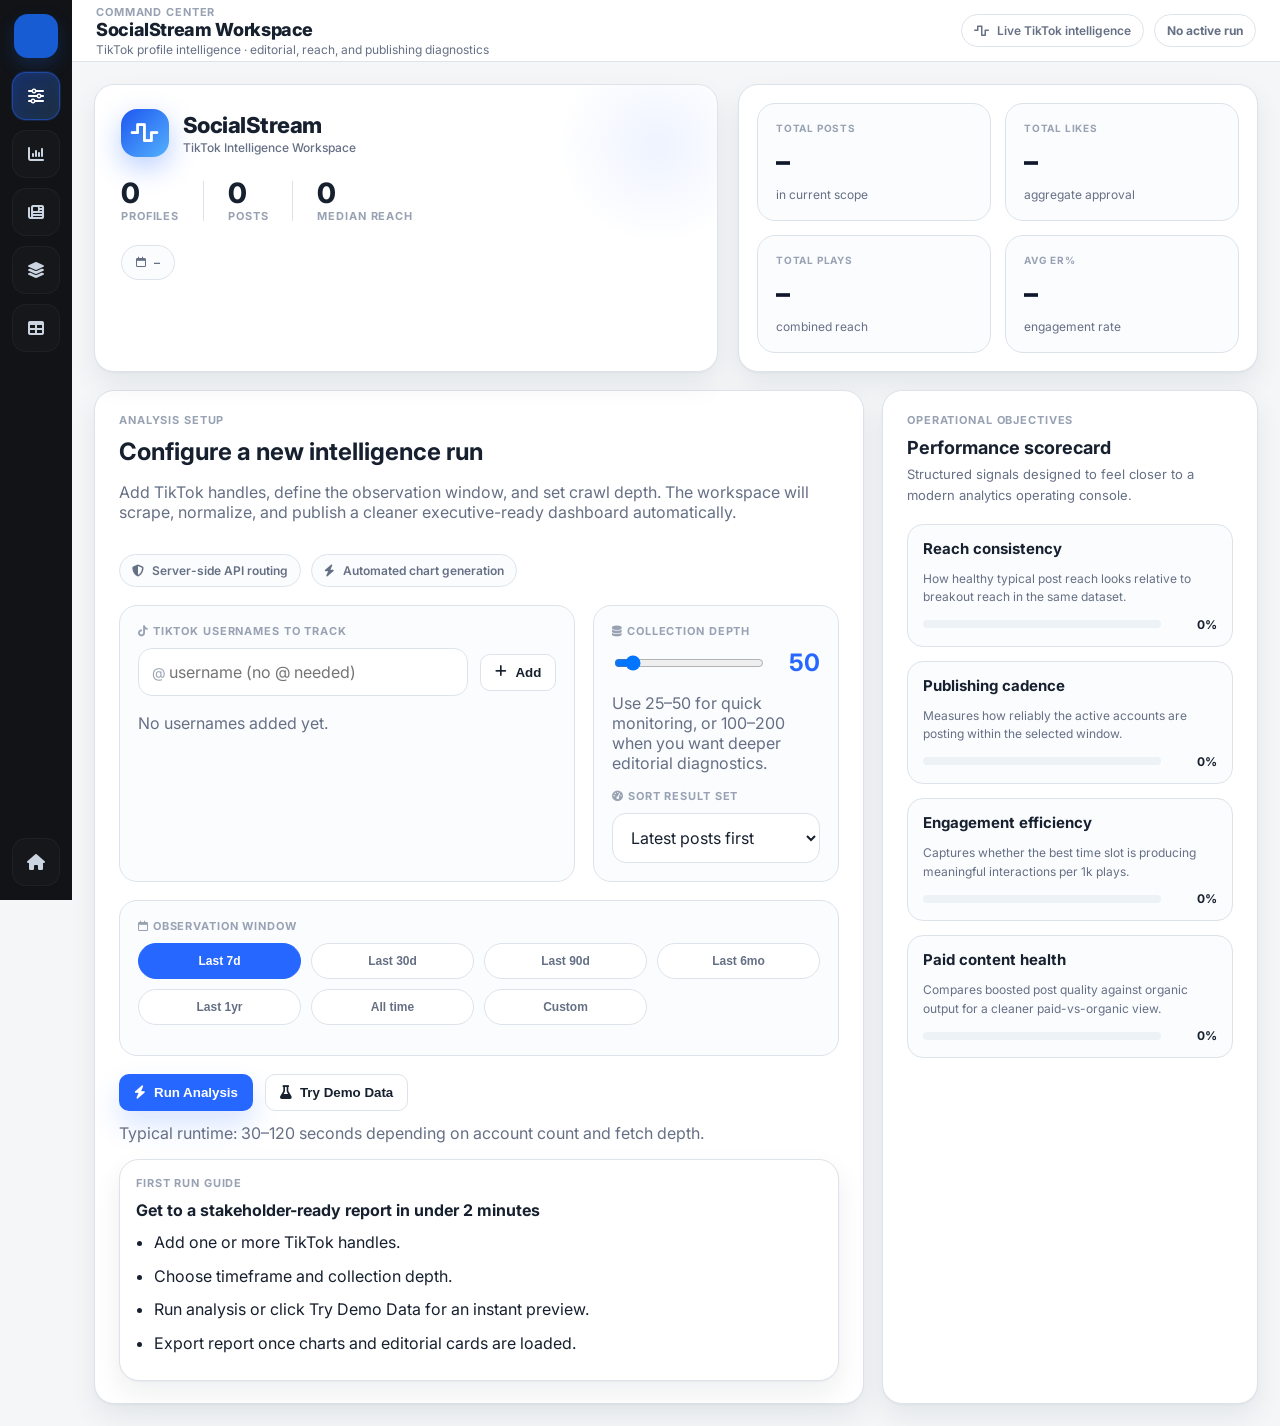
==== commit 153dfa7f: "Refactor SocialStream into polished SaaS website/workspace/report architecture with improved first-r" ====
--- a/dashboard.html
+++ b/dashboard.html
@@ -41,11 +41,11 @@
         </div>
         <div class="utility-actions print-hidden">
           <span class="utility-chip"><i class="fa-solid fa-wave-square"></i> Live TikTok intelligence</span>
-          <span id="statusBadge" class="badge badge-running" style="display:none;">
-            <span class="pulse-orange"></span><span id="statusText">Running…</span>
+          <span id="statusBadge" class="badge" style="display:inline-flex;">
+            <span id="statusText">No active run</span>
           </span>
           <button onclick="exportReport()" id="pdfBtn" class="btn btn-pdf" style="display:none;">
-            <i class="fa-solid fa-file-pdf"></i> Export PDF
+            <i class="fa-solid fa-file-pdf"></i> Export Report
           </button>
           <button onclick="resetToSetup()" id="resetBtn" class="btn btn-ghost" style="display:none;">
             <i class="fa-solid fa-rotate-right"></i> New Run
@@ -187,6 +187,17 @@
               </div>
               <div class="meta-note">Typical runtime: 30–120 seconds depending on account count and fetch depth.</div>
             </div>
+
+            <section class="card-surface" style="margin-top:16px;padding:16px;">
+              <div class="section-kicker">First run guide</div>
+              <div class="section-title" style="font-size:16px;">Get to a stakeholder-ready report in under 2 minutes</div>
+              <ul class="insight-list" style="margin-top:10px;">
+                <li>Add one or more TikTok handles.</li>
+                <li>Choose timeframe and collection depth.</li>
+                <li>Run analysis or click Try Demo Data for an instant preview.</li>
+                <li>Export report once charts and editorial cards are loaded.</li>
+              </ul>
+            </section>
           </section>
 
           <aside class="card-surface dashboard-span-4 objectives-panel objective-card">
@@ -598,1246 +609,7 @@
     </div>
   </div>
 
-  <script>
-    /* ══════════════════════════════════
-       CONFIG (backend API routing)
-    ══════════════════════════════════ */
-    const ACTOR_ID = 'clockworks~tiktok-scraper'; // ~ is valid in URLs per RFC3986
-    const POLL_MS = 5000;
-    const PROD_API_ORIGIN = 'https://socialstream-analytics.vercel.app';
-    const IS_VERCEL_HOST = /(?:^|\.)vercel\.app$/i.test(window.location.hostname);
-    const IS_LOCAL_HOST = ['localhost', '127.0.0.1'].includes(window.location.hostname);
-    let ACTIVE_API_ORIGIN = IS_LOCAL_HOST ? PROD_API_ORIGIN : '';
-
-    function shouldRetryWithProdOrigin(res) {
-      return (res.status === 404 || res.status === 405) && ACTIVE_API_ORIGIN !== PROD_API_ORIGIN;
-    }
-
-    async function apiFetch(path, options = {}) {
-      let res = await fetch(`${ACTIVE_API_ORIGIN}${path}`, options);
-      if (!res.ok && shouldRetryWithProdOrigin(res)) {
-        ACTIVE_API_ORIGIN = PROD_API_ORIGIN;
-        res = await fetch(`${ACTIVE_API_ORIGIN}${path}`, options);
-      }
-      return res;
-    }
-
-    async function startApifyRun(payload) {
-      const res = await apiFetch('/api/apify/run.js', {
-        method: 'POST',
-        headers: { 'Content-Type': 'application/json' },
-        body: JSON.stringify(payload)
-      });
-      if (!res.ok) {
-        const body = await res.json().catch(() => ({}));
-        throw new Error(body?.error?.message || body?.details || `HTTP ${res.status}`);
-      }
-      return res.json();
-    }
-
-    async function getApifyStatus(runId) {
-      const res = await apiFetch(`/api/apify/status.js?runId=${encodeURIComponent(runId)}`);
-      if (!res.ok) {
-        const body = await res.json().catch(() => ({}));
-        throw new Error(body?.error?.message || body?.details || `HTTP ${res.status}`);
-      }
-      return res.json();
-    }
-
-    async function fetchDatasetItems(datasetId) {
-      const res = await apiFetch(`/api/apify/dataset.js?datasetId=${encodeURIComponent(datasetId)}`);
-      if (!res.ok) {
-        const body = await res.json().catch(() => ({}));
-        throw new Error(body?.error?.message || body?.details || `HTTP ${res.status}`);
-      }
-      return res.json();
-    }
-
-    /* ══════════════════════════════════
-       STATE
-    ══════════════════════════════════ */
-    let globalData = [];
-    let usernames = [];
-    let selectedDays = 7;
-    let customFrom = null;
-    let customTo = null;
-    let chartInstances = {};
-    let pollTimer = null;
-
-    /* ══════════════════════════════════
-       STEPS
-    ══════════════════════════════════ */
-    const STEPS = [
-      { id: 's1', label: 'Start Apify Actor Run', detail: 'Sending request to TikTok scraper actor.' },
-      { id: 's2', label: 'Scraping TikTok Profiles', detail: 'Polling run status every 5 seconds.' },
-      { id: 's3', label: 'Download Dataset', detail: 'Fetching scraped posts as JSON.' },
-      { id: 's4', label: 'Filter & Normalize Data', detail: 'Applying date range and normalizing fields.' },
-      { id: 's5', label: 'Render Dashboard', detail: 'Building charts and AI insights.' },
-    ];
-    function renderSteps(activeId, doneIds = [], errorIds = []) {
-      document.getElementById('stepsList').innerHTML = STEPS.map(s => {
-        let cls = 'pending', icon = s.id.replace('s', '');
-        if (doneIds.includes(s.id)) { cls = 'done'; icon = '<i class="fa-solid fa-check" style="font-size:10px;"></i>'; }
-        if (activeId === s.id) { cls = 'active'; icon = '<i class="fa-solid fa-circle-notch spin" style="font-size:11px;"></i>'; }
-        if (errorIds.includes(s.id)) { cls = 'error'; icon = '<i class="fa-solid fa-xmark" style="font-size:11px;"></i>'; }
-        const color = cls === 'done' ? '#17b26a' : cls === 'active' ? '#2667ff' : cls === 'error' ? '#f04438' : '#475467';
-        return `<div style="display:flex;align-items:flex-start;gap:14px;">
-      <div class="step-dot ${cls}">${icon}</div>
-      <div style="padding-top:3px;">
-        <div style="font-size:13px;font-weight:600;color:${color};">${s.label}</div>
-        <div style="font-size:11px;color:#475569;margin-top:2px;">${s.detail}</div>
-      </div>
-    </div>`;
-      }).join('');
-    }
-    function setProgress(pct, msg) {
-      document.getElementById('progressBar').style.width = pct + '%';
-      document.getElementById('progressPct').textContent = pct + '%';
-      if (msg) document.getElementById('progressMsg').textContent = msg;
-    }
-    function setText(id, value) {
-      const el = document.getElementById(id);
-      if (el) el.textContent = value;
-    }
-    function setHTML(id, value) {
-      const el = document.getElementById(id);
-      if (el) el.innerHTML = value;
-    }
-    function setObjective(fillId, valueId, pct) {
-      const safe = Math.max(0, Math.min(100, Math.round(Number(pct) || 0)));
-      const fill = document.getElementById(fillId);
-      const value = document.getElementById(valueId);
-      if (fill) fill.style.width = safe + '%';
-      if (value) value.textContent = safe + '%';
-    }
-    function updateObjectiveMirrors() {
-      ['Reach', 'Cadence', 'Paid'].forEach(name => {
-        const mainVal = document.getElementById(`objective${name}Value`)?.textContent || '0%';
-        const mainWidth = document.getElementById(`objective${name}Fill`)?.style.width || '0%';
-        const mirrorFill = document.getElementById(`objective${name}FillMirror`);
-        const mirrorValue = document.getElementById(`objective${name}ValueMirror`);
-        if (mirrorFill) mirrorFill.style.width = mainWidth;
-        if (mirrorValue) mirrorValue.textContent = mainVal;
-      });
-    }
-    function resetWorkspaceChrome() {
-      setText('workspaceProfileCount', '0');
-      setText('workspacePostCount', '0');
-      setText('workspaceDateRange', '–');
-      setText('workspaceMedianReach', '0');
-      setText('masthead-kpi-posts', '–');
-      setText('masthead-kpi-likes', '–');
-      setText('masthead-kpi-plays', '–');
-      setText('masthead-kpi-er', '–');
-      setText('toolbarProfileScope', '0 profiles');
-      setText('toolbarDateScope', 'No range yet');
-      setText('signalBestDay', '–');
-      setText('signalBestHour', '–');
-      setText('signalBoostMix', '0%');
-      ['kpi-videos', 'kpi-likes', 'kpi-comments', 'kpi-saves', 'kpi-shares', 'kpi-reposts', 'kpi-ads'].forEach(id => setText(id, '–'));
-      setObjective('objectiveReachFill', 'objectiveReachValue', 0);
-      setObjective('objectiveCadenceFill', 'objectiveCadenceValue', 0);
-      setObjective('objectiveEfficiencyFill', 'objectiveEfficiencyValue', 0);
-      setObjective('objectivePaidFill', 'objectivePaidValue', 0);
-      updateObjectiveMirrors();
-    }
-    resetWorkspaceChrome();
-
-    /* ══════════════════════════════════
-       TIMEFRAME SELECTOR
-    ══════════════════════════════════ */
-    function selectPreset(days) {
-      selectedDays = days;
-      customFrom = customTo = null;
-      document.querySelectorAll('.tf-pill').forEach(p => p.classList.remove('active'));
-      document.querySelector(`.tf-pill[data-days="${days}"]`)?.classList.add('active');
-      document.getElementById('customDatesWrap').style.display = 'none';
-    }
-    function selectCustom() {
-      selectedDays = -1;
-      document.querySelectorAll('.tf-pill').forEach(p => p.classList.remove('active'));
-      document.querySelector('.tf-pill[data-days="-1"]').classList.add('active');
-      const wrap = document.getElementById('customDatesWrap');
-      wrap.style.display = 'grid';
-      // Set defaults
-      const to = new Date(); const from = new Date(); from.setDate(from.getDate() - 30);
-      document.getElementById('dateFrom').value = from.toISOString().split('T')[0];
-      document.getElementById('dateTo').value = to.toISOString().split('T')[0];
-    }
-    function getDateFilter() {
-      if (selectedDays === -1) {
-        customFrom = document.getElementById('dateFrom').value ? new Date(document.getElementById('dateFrom').value) : null;
-        customTo = document.getElementById('dateTo').value ? new Date(document.getElementById('dateTo').value) : null;
-        if (customTo) customTo.setHours(23, 59, 59);
-        return { from: customFrom, to: customTo };
-      }
-      if (selectedDays === 0) return { from: null, to: null };
-      const to = new Date(); const from = new Date();
-      from.setDate(from.getDate() - selectedDays);
-      return { from, to };
-    }
-
-    /* ══════════════════════════════════
-       USERNAME MANAGEMENT
-    ══════════════════════════════════ */
-    function addUsername() {
-      const inp = document.getElementById('usernameInput');
-      let val = inp.value.trim().replace(/^@/, '').replace(/,+$/, '').trim();
-      if (!val || usernames.includes(val)) { inp.value = ''; return; }
-      usernames.push(val); inp.value = ''; renderUsernames();
-    }
-    function removeUsername(u) { usernames = usernames.filter(x => x !== u); renderUsernames(); }
-    function renderUsernames() {
-      const c = document.getElementById('usernameTags');
-      if (!usernames.length) {
-        c.innerHTML = '<span class="field-note" id="noUsernamesHint">No usernames added yet.</span>';
-        return;
-      }
-      c.innerHTML = usernames.map(u => `<span class="user-tag">@${u}<button onclick="removeUsername('${u.replace(/'/g, "\\'")}')">×</button></span>`).join('');
-    }
-    document.getElementById('usernameInput').addEventListener('keydown', e => {
-      if (e.key === 'Enter' || e.key === ',') { e.preventDefault(); addUsername(); }
-    });
-
-    /* ══════════════════════════════════
-       TOAST
-    ══════════════════════════════════ */
-    let toastT = null;
-    function showToast(msg, type = '') {
-      const t = document.getElementById('toast');
-      const icon = type === 'error' ? '<i class="fa-solid fa-circle-exclamation" style="color:#f43f5e;margin-right:8px;"></i>'
-        : type === 'success' ? '<i class="fa-solid fa-circle-check" style="color:#17b26a;margin-right:8px;"></i>'
-          : '<i class="fa-solid fa-circle-info" style="color:#53b1fd;margin-right:8px;"></i>';
-      t.innerHTML = icon + msg;
-      t.className = `show ${type}`;
-      clearTimeout(toastT);
-      toastT = setTimeout(() => { t.className = ''; }, 4500);
-    }
-
-    /* ══════════════════════════════════
-       BADGE
-    ══════════════════════════════════ */
-    function showBadge(type, msg) {
-      const b = document.getElementById('statusBadge'), t = document.getElementById('statusText');
-      b.style.display = 'inline-flex'; t.textContent = msg;
-      b.className = 'badge ' + (type === 'live' ? 'badge-live' : type === 'error' ? 'badge-error' : 'badge-running');
-      const first = b.querySelector('span:first-child'); if (first) first.remove();
-      const dot = document.createElement('span');
-      dot.className = type === 'live' ? 'pulse-green' : 'pulse-orange';
-      b.prepend(dot);
-    }
-
-    /* ══════════════════════════════════
-       MAIN SCRAPE FLOW
-    ══════════════════════════════════ */
-    async function startScrape() {
-      if (!usernames.length) { showToast('Add at least one TikTok username first.', 'error'); return; }
-      const maxResults = parseInt(document.getElementById('maxResultsRange').value) || 50;
-
-      document.getElementById('setupPanel').style.display = 'none';
-      document.getElementById('progressPanel').style.display = 'block';
-      document.getElementById('runBtn').disabled = true;
-      renderSteps('s1');
-      showBadge('running', 'Initializing…');
-      setProgress(5, 'Starting Apify actor…');
-
-      try {
-        /* STEP 1 — Start run */
-        const dateFilter = getDateFilter();
-        const hasDateFilter = dateFilter && (dateFilter.from || dateFilter.to);
-
-        // Auto-bump maxResults when a date filter is active:
-        // fetch more posts so the client-side filter has enough to work with.
-        let effectiveMax = maxResults;
-        if (hasDateFilter && selectedDays > 0 && selectedDays !== -1) {
-          // For preset windows scale up: 7d→50, 30d→150, 90d→300, etc.
-          effectiveMax = Math.max(maxResults, Math.min(500, selectedDays * 2));
-        } else if (selectedDays === -1) {
-          // Custom range — always fetch at least 200 posts
-          effectiveMax = Math.max(maxResults, 200);
-        }
-
-        const payload = buildInput(usernames, effectiveMax, dateFilter);
-        console.log('[Clabstream] Starting actor with payload:', JSON.stringify(payload, null, 2));
-
-        const runData = await startApifyRun(payload);
-
-        const runId = runData.runId || runData.data?.id;
-        if (!runId) throw new Error('No run ID returned from Apify. Actor may be misconfigured.');
-        console.log('[Clabstream] Run ID:', runId);
-
-        renderSteps('s2', ['s1']);
-        setProgress(15, 'Scraping TikTok profiles…');
-        showBadge('running', 'Scraping…');
-
-        /* STEP 2 — Poll until finished */
-        await pollUntilDone(runId);
-        renderSteps('s3', ['s1', 's2']);
-        setProgress(60, 'Downloading dataset…');
-        showBadge('running', 'Downloading…');
-
-        /* STEP 3 — Download dataset */
-        const dsId = await getDatasetId(runId);
-        if (!dsId) throw new Error('No dataset ID found. The run may not have produced output.');
-
-        const items = await fetchDataset(dsId);
-        if (!items.length) throw new Error('0 posts returned. Try a larger Max Results value or verify the usernames exist on TikTok.');
-
-        renderSteps('s4', ['s1', 's2', 's3']);
-        setProgress(80, 'Processing & analyzing data…');
-
-        /* STEP 4 — Filter & normalize (dateFilter already computed above) */
-        const normalized = normalizeData(items, usernames, dateFilter);
-        if (!normalized.length) throw new Error(`0 posts matched the selected timeframe. Try selecting "All time" or a wider date range.`);
-
-        renderSteps('s5', ['s1', 's2', 's3', 's4']);
-        setProgress(95, 'Rendering dashboard…');
-        await new Promise(r => setTimeout(r, 280));
-
-        /* STEP 5 — Render */
-        loadDashboard(normalized);
-        renderSteps(null, ['s1', 's2', 's3', 's4', 's5']);
-        setProgress(100, 'Done! Dashboard ready.');
-        showBadge('live', `${normalized.length} posts`);
-        showToast(`✓ ${normalized.length} posts loaded for @${usernames.join(', @')}.`, 'success');
-
-        await new Promise(r => setTimeout(r, 700));
-        document.getElementById('progressPanel').style.display = 'none';
-        document.getElementById('dashboardPanel').style.display = 'block';
-        document.getElementById('pdfBtn').style.display = 'inline-flex';
-        document.getElementById('resetBtn').style.display = 'inline-flex';
-        document.getElementById('headerSub').textContent = `${normalized.length} posts · @${usernames.join(', @')} · just scraped`;
-        showToast('Analysis completed successfully!', 'success');
-
-      } catch (err) {
-        console.error('[Clabstream] Error:', err);
-
-        // Friendly diagnosis for common errors
-        let friendlyMsg = err.message;
-        if (err.message.toLowerCase().includes('failed to fetch') ||
-          err.message.toLowerCase().includes('networkerror') ||
-          err.message.toLowerCase().includes('load failed')) {
-          friendlyMsg = 'Network error — could not reach Apify. Check your internet connection or try disabling browser extensions/VPN.';
-        } else if (err.message.includes('405') || err.message.toLowerCase().includes('method not allowed')) {
-          friendlyMsg = 'API route rejected the request (HTTP 405). Ensure the app runs with Vercel serverless functions (use "vercel dev" locally and redeploy on Vercel).';
-        } else if (err.message.includes('401') || err.message.toLowerCase().includes('unauthorized')) {
-          friendlyMsg = 'Invalid API token. Please check your Apify account has an active subscription.';
-        } else if (err.message.includes('402') || err.message.toLowerCase().includes('payment')) {
-          friendlyMsg = 'Apify account has insufficient compute units. Top up at console.apify.com.';
-        } else if (err.message.toLowerCase().includes('remaining usage') || err.message.toLowerCase().includes('exceed your remaining usage')) {
-          friendlyMsg = 'Apify usage limit reached. Add billing/credits in console.apify.com, then run analysis again.';
-        } else if (err.message.includes('429')) {
-          friendlyMsg = 'Rate limited by Apify. Wait a minute and try again.';
-        }
-
-        setProgress(0, `Error: ${friendlyMsg}`);
-  renderSteps(null, [], ['s1', 's2', 's3', 's4', 's5']);
-        showBadge('error', 'Failed');
-        showToast(friendlyMsg, 'error');
-        document.getElementById('runBtn').disabled = false;
-        setTimeout(() => {
-          document.getElementById('progressPanel').style.display = 'none';
-          document.getElementById('setupPanel').style.display = 'block';
-        }, 3500);
-      }
-    }
-
-    /* ══════════════════════════════════
-       BUILD ACTOR INPUT
-       clockworks~tiktok-scraper schema
-    ══════════════════════════════════ */
-    function buildInput(usernames, maxResults, dateFilter) {
-      const sort = document.getElementById('sortBy').value;
-      // When a date filter is active, always use 'latest' sort so we don't
-      // miss older posts; also pass oldestPostDate so the actor stops early.
-      const hasDateFilter = dateFilter && (dateFilter.from || dateFilter.to);
-      const effectiveSort = hasDateFilter ? 'latest' : (sort === 'popular' ? 'mostLiked' : 'latest');
-
-      const payload = {
-        profiles: usernames.map(u => `https://www.tiktok.com/@${u}`),
-        resultsPerPage: Math.min(maxResults, 50),
-        maxResults: maxResults,
-        sortBy: effectiveSort,
-        shouldDownloadVideos: false,
-        shouldDownloadCovers: false,
-        shouldDownloadSubtitles: false,
-        shouldDownloadSlideshowImages: false,
-        profilesPerQuery: usernames.length,
-      };
-
-      // Pass date boundaries to the actor so it stops scraping at the right point
-      // clockworks~tiktok-scraper accepts oldestPostDate / newestPostDate as ISO strings
-      if (hasDateFilter) {
-        if (dateFilter.from) {
-          payload.oldestPostDate = dateFilter.from.toISOString().split('T')[0];
-        }
-        if (dateFilter.to) {
-          payload.newestPostDate = dateFilter.to.toISOString().split('T')[0];
-        }
-      }
-
-      return payload;
-    }
-
-    /* ══════════════════════════════════
-       POLLING
-    ══════════════════════════════════ */
-    async function pollUntilDone(runId) {
-      return new Promise((resolve, reject) => {
-        const start = Date.now(); let dots = 0;
-        async function check() {
-          if (Date.now() - start > 12 * 60 * 1000) { reject(new Error('Scrape timed out after 12 minutes.')); return; }
-          try {
-            const d = await getApifyStatus(runId);
-            const status = d.status || d.data?.status;
-            dots = (dots + 1) % 4;
-            const elapsed = Math.round((Date.now() - start) / 1000);
-            document.getElementById('progressMsg').textContent = `Scraping TikTok${'.'.repeat(dots + 1)} (${elapsed}s elapsed)`;
-            console.log('[Clabstream] Run status:', status);
-            if (status === 'SUCCEEDED') { resolve(); return; }
-            if (['FAILED', 'ABORTED', 'TIMED-OUT'].includes(status)) {
-              const detail = d.statusMessage ? ` Detail: ${d.statusMessage}` : '';
-              reject(new Error(`Apify run ended with status: ${status}.${detail}`)); return;
-            }
-            pollTimer = setTimeout(check, POLL_MS);
-          } catch (e) { reject(e); }
-        }
-        check();
-      });
-    }
-
-    /* ══════════════════════════════════
-       FETCH DATASET
-    ══════════════════════════════════ */
-    async function getDatasetId(runId) {
-      const d = await getApifyStatus(runId);
-      return d.defaultDatasetId || d.data?.defaultDatasetId;
-    }
-    async function fetchDataset(datasetId) {
-      const d = await fetchDatasetItems(datasetId);
-      // Apify can return an array directly or wrap it in { data: { items: [] } }
-      if (Array.isArray(d)) return d;
-      if (Array.isArray(d?.items)) return d.items;
-      if (Array.isArray(d?.data?.items)) return d.data.items;
-      return [];
-    }
-
-    /* ══════════════════════════════════
-       NORMALIZE DATA
-    ══════════════════════════════════ */
-    function normalizeData(items, usernames, dateFilter) {
-      const results = [];
-      for (const item of items) {
-        // Extract author
-        const authorId = item.authorMeta?.name || item.author?.uniqueId || item.uniqueId || '';
-        const authorNick = item.authorMeta?.nickName || item.author?.nickname || item.authorMeta?.name || '';
-
-        // Match to a requested username
-        let matchedUser = '';
-        for (const u of usernames) {
-          if (authorId.toLowerCase() === u.toLowerCase() ||
-            authorNick.toLowerCase() === u.toLowerCase() ||
-            (item.webVideoUrl || '').includes('/' + u + '/')) {
-            matchedUser = u; break;
-          }
-        }
-        if (!matchedUser) matchedUser = authorId || usernames[0] || 'Unknown';
-
-        // Parse date
-        let createDate = null;
-        if (item.createTimeISO) createDate = new Date(item.createTimeISO);
-        else if (item.createTime) createDate = new Date(Number(item.createTime) * 1000);
-
-        // Apply date filter
-        if (dateFilter.from && createDate && createDate < dateFilter.from) continue;
-        if (dateFilter.to && createDate && createDate > dateFilter.to) continue;
-
-        // Flatten hashtags
-        const hashtagFields = {};
-        (item.hashtags || []).forEach((h, i) => {
-          // h can be a string or an object {name, id, ...} — always coerce to string
-          const tagName = (typeof h === 'string' ? h : (h?.name || h?.title || '')).toString().trim();
-          if (tagName) hashtagFields[`hashtags/${i}/name`] = tagName;
-        });
-
-        // Video description snippet (for tooltip/title)
-        const desc = (item.desc || item.text || '').slice(0, 80);
-
-        const isAd = !!(item.isAd || item.isPaid || item.sponsored || item.isSponsored || item.duetInfo?.isAd || false);
-        // Cover image priority:
-        // 1) originalCoverUrl 2) coverUrl 3) covers[0] 4) coverImage 5) thumbnailUrl
-        // 6) videoMeta.cover 7) video.cover 8) musicMeta.coverLarge 9) cover
-        const bestCoverUrl = resolveBestCoverUrl(item);
-        const videoUrl = item.webVideoUrl || item.shareUrl || item.url ||
-          (authorId ? `https://www.tiktok.com/@${authorId}` : '');
-        results.push({
-          profile: matchedUser,
-          diggCount: Number(item.diggCount ?? item.stats?.diggCount ?? item.statsV2?.diggCount ?? 0),
-          commentCount: Number(item.commentCount ?? item.stats?.commentCount ?? item.statsV2?.commentCount ?? 0),
-          collectCount: Number(item.collectCount ?? item.stats?.collectCount ?? item.statsV2?.collectCount ?? 0),
-          shareCount: Number(item.shareCount ?? item.stats?.shareCount ?? item.statsV2?.shareCount ?? 0),
-          playCount: Number(item.playCount ?? item.stats?.playCount ?? item.statsV2?.playCount ?? 0),
-          // Repost count — TikTok field names vary by scraper version
-          repostCount: Number(item.repostCount ?? item.forwardCount ?? item.reshareCount ??
-            item.stats?.repostCount ?? item.statsV2?.repostCount ?? 0),
-          createTimeISO: createDate ? createDate.toISOString() : '',
-          'authorMeta/name': authorId,
-          'authorMeta/nickName': authorNick,
-          isAd,
-          bestCoverUrl,
-          cover: item.cover || '',
-          videoUrl,
-          desc,
-          ...hashtagFields,
-        });
-      }
-      return results;
-    }
-
-    /* ══════════════════════════════════
-       DASHBOARD ENGINE
-    ══════════════════════════════════ */
-    function loadDashboard(data) {
-      globalData = data;
-      populateFilter(data);
-      const uniqueProfiles = [...new Set(data.map(r => r.profile).filter(Boolean))];
-      setText('workspaceProfileCount', String(uniqueProfiles.length));
-      setText('workspacePostCount', fmt(data.length));
-      setText('toolbarProfileScope', `${uniqueProfiles.length} profile${uniqueProfiles.length === 1 ? '' : 's'}`);
-      updateDashboard();
-    }
-    function populateFilter(data) {
-      const select = document.getElementById('profileFilter');
-      select.innerHTML = '<option value="all">All Profiles (Overview)</option>';
-      [...new Set(data.map(r => r.profile).filter(Boolean))].sort()
-        .forEach(u => { const o = document.createElement('option'); o.value = u; o.textContent = '@' + u; select.appendChild(o); });
-    }
-    function updateDashboard() {
-      const sel = document.getElementById('profileFilter').value;
-      document.getElementById('activeViewLabel').textContent = sel === 'all' ? 'All Profiles — Overview' : '@' + sel;
-      const filtered = sel === 'all' ? globalData : globalData.filter(r => r.profile === sel);
-      const uniq = [...new Set(globalData.map(r => r.profile).filter(Boolean))];
-      const scopedProfiles = sel === 'all' ? uniq.length : (filtered.length ? 1 : 0);
-      setText('toolbarProfileScope', `${scopedProfiles} profile${scopedProfiles === 1 ? '' : 's'}`);
-      setText('workspacePostCount', fmt(filtered.length));
-      if (sel === 'all' && uniq.length > 1) {
-        document.getElementById('profileComparisonContainer').style.display = 'block';
-        renderProfileComparison(globalData);
-      } else {
-        document.getElementById('profileComparisonContainer').style.display = 'none';
-      }
-      processData(filtered);
-      generateInsights(filtered);
-      renderDataTable(filtered);
-    }
-
-    /* ══════════════════════════════════
-       HELPERS
-    ══════════════════════════════════ */
-    function parseDate(v) {
-      if (!v) return null; if (!isNaN(v)) { const n = Number(v); return new Date(n.toString().length === 10 ? n * 1000 : n); }
-      const d = new Date(v); return isNaN(d) ? null : d;
-    }
-    function resolveBestCoverUrl(item) {
-      return item.originalCoverUrl
-        || item.coverUrl
-        || item.covers?.[0]
-        || item.coverImage
-        || item.thumbnailUrl
-        || item.videoMeta?.cover
-        || item.video?.cover
-        || item.musicMeta?.coverLarge
-        || item.cover
-        || '';
-    }
-    function fmt(n) {
-      if (n >= 1e9) return (n / 1e9).toFixed(2) + 'B';
-      if (n >= 1e6) return (n / 1e6).toFixed(1) + 'M';
-      if (n >= 1e3) return (n / 1e3).toFixed(1) + 'K';
-      return Math.round(n).toLocaleString();
-    }
-    function percentile(arr, p) {
-      if (!arr.length) return 0;
-      const s = [...arr].sort((a, b) => a - b), i = (s.length - 1) * p, lo = Math.floor(i), hi = lo + 1;
-      return hi >= s.length ? s[lo] : s[lo] * (1 - (i % 1)) + s[hi] * (i % 1);
-    }
-    function destroyChart(id) { if (chartInstances[id]) { chartInstances[id].destroy(); delete chartInstances[id]; } }
-
-    const CHART_OPTS = {
-      responsive: true, maintainAspectRatio: false,
-      plugins: {
-        legend: { display: false },
-        tooltip: {
-          backgroundColor: '#0f172a',
-          titleColor: '#ffffff',
-          bodyColor: '#e2e8f0',
-          padding: 12,
-          cornerRadius: 10,
-          displayColors: false
-        }
-      },
-      scales: {
-        y: { beginAtZero: true, grid: { color: '#edf2f7' }, border: { display: false }, ticks: { color: '#667085', font: { size: 11 } } },
-        x: { grid: { display: false }, border: { display: false }, ticks: { color: '#667085', font: { size: 11 }, maxRotation: 30 } }
-      }
-    };
-    const PALETTE = [
-      'rgba(38,103,255,.86)', 'rgba(83,177,253,.9)', 'rgba(23,178,106,.82)', 'rgba(142,115,255,.82)',
-      'rgba(52,211,153,.82)', 'rgba(245,181,70,.85)', 'rgba(17,138,178,.82)', 'rgba(246,97,81,.8)',
-      'rgba(120,131,255,.8)', 'rgba(95,205,228,.78)'
-    ];
-
-    /* ══════════════════════════════════
-       INSIGHTS
-    ══════════════════════════════════ */
-    function generateInsights(data) {
-      if (!data.length) return;
-      document.getElementById('insight-total-posts').textContent = data.length;
-
-      const dates = data.map(r => parseDate(r.createTimeISO)).filter(Boolean);
-      let dateStart = '–', dateEnd = '–', spanDays = 0;
-      if (dates.length) {
-        const minD = new Date(Math.min(...dates)), maxD = new Date(Math.max(...dates));
-        dateStart = minD.toISOString().split('T')[0];
-        dateEnd = maxD.toISOString().split('T')[0];
-        spanDays = Math.max(1, Math.round((maxD - minD) / (864e5)));
-      }
-      document.getElementById('insight-date-start').textContent = dateStart;
-      document.getElementById('insight-date-end').textContent = dateEnd;
-      setText('workspaceDateRange', dateStart !== '–' && dateEnd !== '–' ? `${dateStart} → ${dateEnd}` : '–');
-      setText('toolbarDateScope', dateStart !== '–' && dateEnd !== '–' ? `${dateStart} → ${dateEnd}` : 'No range yet');
-      const ppd = (data.length / spanDays).toFixed(1);
-      document.getElementById('exec-posts-per-day').textContent = ppd;
-
-      // Hourly & play analysis
-      const hourly = {}, allPlays = [], allLikes = [], allEngs = [];
-      data.forEach(row => {
-        const plays = Number(row.playCount || 0), likes = Number(row.diggCount || 0),
-          comments = Number(row.commentCount || 0), saves = Number(row.collectCount || 0), shares = Number(row.shareCount || 0);
-        allPlays.push(plays); allLikes.push(likes);
-        allEngs.push(likes + comments + saves + shares);
-        const d = parseDate(row.createTimeISO);
-        const h = d ? d.getHours().toString().padStart(2, '0') : '00';
-        if (!hourly[h]) hourly[h] = { plays: [], eng: [] };
-        hourly[h].plays.push(plays);
-        hourly[h].eng.push(plays > 0 ? (likes + comments + saves + shares) / (plays / 1000) : 0);
-      });
-      const medPlays = percentile(allPlays, .5), p90Plays = percentile(allPlays, .9);
-      document.getElementById('insight-median-plays').textContent = fmt(medPlays);
-      document.getElementById('insight-p90-plays').textContent = fmt(p90Plays);
-      setText('workspaceMedianReach', fmt(medPlays));
-
-      let bestH = '–', bestMed = 0; const engH = [];
-      for (const h in hourly) {
-        const med = percentile(hourly[h].plays, .5);
-        if (med >= bestMed) { bestMed = med; bestH = h; }
-        engH.push({ h, rate: percentile(hourly[h].eng, .5) });
-      }
-      engH.sort((a, b) => b.rate - a.rate);
-      document.getElementById('insight-reach-hour').textContent = bestH;
-      document.getElementById('insight-reach-val').textContent = fmt(bestMed);
-      const eH = engH[0]?.h || '–';
-      document.getElementById('insight-eng-val1').textContent = eH;
-      document.getElementById('insight-eng-rate1').textContent = (engH[0]?.rate || 0).toFixed(2);
-
-      // Boosted vs organic
-      const adPosts = data.filter(r => r.isAd), organicPosts = data.filter(r => !r.isAd);
-      const adCount = adPosts.length, organicCount = organicPosts.length;
-      const adRate = data.length > 0 ? ((adCount / data.length) * 100).toFixed(1) : 0;
-      const adAvgLikes = adCount > 0 ? adPosts.reduce((s, r) => s + Number(r.diggCount || 0), 0) / adCount : 0;
-      const orgAvgLikes = organicCount > 0 ? organicPosts.reduce((s, r) => s + Number(r.diggCount || 0), 0) / organicCount : 0;
-      document.getElementById('exec-ad-rate').textContent = adRate;
-      document.getElementById('exec-ad-count').textContent = adCount;
-      document.getElementById('exec-organic-count').textContent = organicCount;
-      document.getElementById('kpi-ads').textContent = adCount;
-      document.getElementById('exec-ad-avg-likes').textContent = adCount ? fmt(adAvgLikes) : 'N/A';
-      document.getElementById('exec-organic-avg-likes').textContent = organicCount ? fmt(orgAvgLikes) : 'N/A';
-
-      // Derive best weekday
-      const dayTotals = { 'Sun': 0, 'Mon': 0, 'Tue': 0, 'Wed': 0, 'Thu': 0, 'Fri': 0, 'Sat': 0 };
-      const DA = ['Sun', 'Mon', 'Tue', 'Wed', 'Thu', 'Fri', 'Sat'];
-      data.forEach(r => { const d = parseDate(r.createTimeISO); if (d) dayTotals[DA[d.getDay()]] += Number(r.diggCount || 0); });
-      const topDay = Object.entries(dayTotals).sort((a, b) => b[1] - a[1])[0]?.[0] || '–';
-      setText('signalBestDay', topDay);
-      setText('signalBestHour', eH === '–' ? '–' : `${eH}:00`);
-      setText('signalBoostMix', `${adRate}%`);
-
-      const reachScore = p90Plays > 0 ? Math.min(100, (medPlays / p90Plays) * 100) : 0;
-      const cadenceScore = Math.min(100, (Number(ppd) / 3) * 100);
-      const efficiencyScore = Math.min(100, (Number(engH[0]?.rate || 0) / 12) * 100);
-      const paidRatio = adCount === 0 ? 0 : (adAvgLikes / Math.max(orgAvgLikes || adAvgLikes || 1, 1)) * 100;
-      const paidScore = Math.min(100, paidRatio);
-      setObjective('objectiveReachFill', 'objectiveReachValue', reachScore);
-      setObjective('objectiveCadenceFill', 'objectiveCadenceValue', cadenceScore);
-      setObjective('objectiveEfficiencyFill', 'objectiveEfficiencyValue', efficiencyScore);
-      setObjective('objectivePaidFill', 'objectivePaidValue', paidScore);
-      updateObjectiveMirrors();
-
-      // Narrative paragraph
-      const profileSet = [...new Set(data.map(r => r.profile).filter(Boolean))];
-      const profileStr = profileSet.length > 1 ? `${profileSet.length} profiles` : '@' + profileSet[0];
-      const viralRatio = allPlays.length > 0 ? ((allPlays.filter(p => p > p90Plays).length / allPlays.length) * 100).toFixed(1) : 0;
-      const boostNote = adCount > 0
-        ? ` Of these, <strong>${adCount} posts (${adRate}%)</strong> were paid/boosted (isAd), averaging <strong>${fmt(adAvgLikes)}</strong> likes vs <strong>${fmt(orgAvgLikes)}</strong> for organic. ${adAvgLikes > orgAvgLikes ? 'Boosted content is outperforming organic, suggesting spend is well-directed.' : 'Organic content is outperforming paid, consider reviewing targeting or creative on boosted posts.'}`
-        : ' No boosted posts were detected in this dataset.';
-      document.getElementById('exec-narrative').innerHTML =
-        `Across <strong>${data.length} posts</strong> from <strong>${profileStr}</strong> between <strong>${dateStart}</strong> and <strong>${dateEnd}</strong> (${spanDays} days), the data shows an average posting cadence of <strong>${ppd} posts/day</strong>. ` +
-        `The typical post earns <strong>~${fmt(medPlays)} plays</strong>, while top-performing content (P90) exceeds <strong>${fmt(p90Plays)} plays</strong> — a <strong>${p90Plays > 0 ? (p90Plays / Math.max(medPlays, 1)).toFixed(1) + '×' : '–'}</strong> spread indicating high variance and occasional viral breakouts.${boostNote} ` +
-        `Engagement peaks on <strong>${topDay}s</strong>, and the highest reach window is at <strong>${bestH}:00</strong>. ` +
-        `The optimal efficiency slot (most interactions per 1k plays) is <strong>${eH}:00</strong>.`;
-
-      // Strategic recommendations
-      const recs = [];
-      recs.push(`Schedule posts on <strong>${topDay}</strong> during the <strong>${bestH}:00</strong> window to maximize raw reach.`);
-      recs.push(`For highest engagement efficiency, target the <strong>${eH}:00</strong> slot — ${(engH[0]?.rate || 0).toFixed(2)} interactions per 1,000 plays.`);
-      if (adCount > 0 && adAvgLikes < orgAvgLikes) recs.push('Boosted posts are underperforming organic — audit creative or audience targeting on paid campaigns.');
-      if (adCount > 0 && adAvgLikes > orgAvgLikes) recs.push('Paid amplification is effective. Consider increasing budget on top organic posts to amplify their reach.');
-      if (adCount === 0) recs.push('No boosted content detected. Test paid promotion on top organic posts to extend reach.');
-      recs.push(`P90 plays (${fmt(p90Plays)}) are <strong>${p90Plays > 0 ? (p90Plays / Math.max(medPlays, 1)).toFixed(1) + '×' : '–'}</strong> the median — study viral outliers for content patterns and try to replicate.`);
-      document.getElementById('exec-recs').innerHTML = recs.map(r => `<li>${r}</li>`).join('');
-    }
-
-    /* ══════════════════════════════════
-       PROCESS DATA
-    ══════════════════════════════════ */
-    function processData(data) {
-      let likes = 0, comments = 0, saves = 0, shares = 0, reposts = 0;
-      const timeSt = {}, hashSt = {}, daysSt = {}, engPP = {}, hourSt = {}, playsSt = {}, sharesSt = {}, repostsSt = {};
-      const DA = ['Sun', 'Mon', 'Tue', 'Wed', 'Thu', 'Fri', 'Sat'];
-      DA.forEach(d => { daysSt[d] = 0; });
-      const topPosts = [];
-      data.forEach(row => {
-        const l = Number(row.diggCount || 0), c = Number(row.commentCount || 0),
-          s = Number(row.collectCount || 0), p = Number(row.playCount || 0),
-          sh = Number(row.shareCount || 0), rp = Number(row.repostCount || 0);
-        likes += l; comments += c; saves += s; shares += sh; reposts += rp;
-        topPosts.push({
-          desc: row.desc || '(no description)',
-          likes: l,
-          plays: p,
-          isAd: row.isAd,
-          bestCoverUrl: row.bestCoverUrl || '',
-          cover: row.cover || '',
-          videoUrl: row.videoUrl || '',
-          profile: row.profile,
-          commentCount: c,
-          collectCount: s,
-          shareCount: sh,
-          repostCount: rp,
-          createTimeISO: row.createTimeISO
-        });
-        const d = parseDate(row.createTimeISO);
-        if (d) {
-          const ds = d.toISOString().split('T')[0];
-          timeSt[ds] = (timeSt[ds] || 0) + l;
-          playsSt[ds] = (playsSt[ds] || 0) + p;
-          sharesSt[ds] = (sharesSt[ds] || 0) + sh;
-          repostsSt[ds] = (repostsSt[ds] || 0) + rp;
-          if (!engPP[ds]) engPP[ds] = { likes: 0, count: 0 };
-          engPP[ds].likes += l; engPP[ds].count += 1;
-          daysSt[DA[d.getDay()]] += l;
-          const h = d.getHours().toString().padStart(2, '0');
-          hourSt[h] = (hourSt[h] || 0) + 1;
-        }
-        for (const k in row) {
-          // Guard: only process string hashtag values (objects would throw on .toLowerCase)
-          if (k.startsWith('hashtags/') && k.endsWith('/name') && row[k] && typeof row[k] === 'string')
-            hashSt[row[k].toLowerCase()] = (hashSt[row[k].toLowerCase()] || 0) + 1;
-        }
-      });
-      document.getElementById('kpi-videos').textContent = fmt(data.length);
-      document.getElementById('kpi-likes').textContent = fmt(likes);
-      document.getElementById('kpi-comments').textContent = fmt(comments);
-      document.getElementById('kpi-saves').textContent = fmt(saves);
-      document.getElementById('kpi-shares').textContent = fmt(shares);
-      document.getElementById('kpi-reposts').textContent = fmt(reposts);
-            // masthead quick stats
-            setText('masthead-kpi-posts', fmt(data.length));
-            setText('masthead-kpi-likes', fmt(likes));
-            setText('masthead-kpi-plays', fmt(plays));
-            const avgEr = data.length > 0 ? (data.reduce((s, r) => {
-              const p = Number(r.playCount || 0), l = Number(r.diggCount || 0) + Number(r.commentCount || 0) + Number(r.collectCount || 0) + Number(r.shareCount || 0);
-              return s + (p > 0 ? (l / p) * 100 : 0);
-            }, 0) / data.length).toFixed(2) : 0;
-            setText('masthead-kpi-er', avgEr + '%');
-      renderTopPosts(topPosts);
-      renderPie(likes, comments, saves, shares);
-      renderTimeline(timeSt);
-      renderPlaysTimeline(playsSt);
-      renderSharesTimeline(sharesSt);
-      renderRepostsTimeline(repostsSt);
-      renderHashtags(hashSt);
-      renderDays(daysSt);
-      renderEngPP(engPP);
-      renderHours(hourSt);
-      renderHighlightsLowlights(topPosts);
-    }
-
-    /* ══════════════════════════════════
-       CHART RENDERERS
-    ══════════════════════════════════ */
-    function renderProfileComparison(data) {
-      destroyChart('profileComparisonChart');
-      const totals = {};
-      data.forEach(r => { totals[r.profile] = (totals[r.profile] || 0) + Number(r.diggCount || 0); });
-      const sorted = Object.entries(totals).sort((a, b) => b[1] - a[1]);
-      const ctx = document.getElementById('profileComparisonChart').getContext('2d');
-      chartInstances['profileComparisonChart'] = new Chart(ctx, {
-        type: 'bar', data: {
-          labels: sorted.map(e => '@' + e[0]),
-          datasets: [{ label: 'Total Likes', data: sorted.map(e => e[1]), backgroundColor: sorted.map((_, i) => PALETTE[i % PALETTE.length]), borderRadius: 8 }]
-        }, options: { ...CHART_OPTS }
-      });
-    }
-
-    function renderTopPosts(posts) {
-      destroyChart('topPostsChart');
-      const top = posts.sort((a, b) => b.likes - a.likes).slice(0, 8);
-      document.getElementById('exp-topPosts').innerHTML = top.length
-        ? `Top post: <strong>${top[0].desc.slice(0, 40) || '(no desc)'}</strong> — <strong>${fmt(top[0].likes)}</strong> likes. Use this as a content blueprint.`
-        : 'No posts found.';
-      const ctx = document.getElementById('topPostsChart').getContext('2d');
-      chartInstances['topPostsChart'] = new Chart(ctx, {
-        type: 'bar', data: {
-          labels: top.map((_, i) => `#${i + 1}`),
-          datasets: [{ label: 'Likes', data: top.map(p => p.likes), backgroundColor: top.map((_, i) => PALETTE[i % PALETTE.length]), borderRadius: 7 }]
-        }, options: { ...CHART_OPTS, plugins: { ...CHART_OPTS.plugins, tooltip: { callbacks: { title: (items) => 'Post ' + items[0].label, label: (item) => { const p = top[item.dataIndex]; return [`Likes: ${fmt(p.likes)}`, `Plays: ${fmt(p.plays)}`, p.desc.slice(0, 50)]; } } } } }
-      });
-    }
-
-    function renderPie(l, c, s, sh) {
-      destroyChart('engagementPieChart');
-      const total = l + c + s + (sh || 0), pct = total > 0 ? ((l / total) * 100).toFixed(1) : 0;
-      document.getElementById('exp-pie').innerHTML = total > 0
-        ? `Likes account for <strong>${pct}%</strong> of all interactions.${Number(s) > 0 ? ' Saves indicate strong intent-driven content.' : ''}${Number(sh) > 0 ? ' <strong>' + fmt(sh) + ' shares</strong> show active distribution behaviour.' : ''}`
-        : 'No engagement data.';
-      const ctx = document.getElementById('engagementPieChart').getContext('2d');
-      chartInstances['engagementPieChart'] = new Chart(ctx, {
-        type: 'doughnut', data: {
-          labels: ['Likes', 'Comments', 'Saves', 'Shares'],
-          datasets: [{ data: [l, c, s, sh || 0], backgroundColor: ['rgba(249,115,22,.85)', 'rgba(124,58,237,.85)', 'rgba(34,211,238,.8)', 'rgba(251,191,36,.8)'], borderWidth: 0, hoverOffset: 8 }]
-        }, options: { responsive: true, maintainAspectRatio: false, plugins: { legend: { position: 'bottom', labels: { color: '#667085', padding: 12, font: { size: 11 } } } }, cutout: '62%' }
-      });
-    }
-
-    function renderTimeline(timeSt) {
-      destroyChart('timelineChart');
-      const sorted = Object.keys(timeSt).sort(), data = sorted.map(d => timeSt[d]);
-      const maxVal = Math.max(...data), maxDate = sorted[data.indexOf(maxVal)];
-      document.getElementById('exp-timeline').innerHTML = sorted.length
-        ? `Peak day: <strong>${maxDate}</strong> with <strong>${fmt(maxVal)}</strong> likes. Study that day's content for viral signals.`
-        : 'No timeline data.';
-      const ctx = document.getElementById('timelineChart').getContext('2d');
-      const g = ctx.createLinearGradient(0, 0, 0, 290);
-      g.addColorStop(0, 'rgba(249,115,22,.22)'); g.addColorStop(1, 'rgba(249,115,22,.01)');
-      chartInstances['timelineChart'] = new Chart(ctx, {
-        type: 'line', data: {
-          labels: sorted,
-          datasets: [{ label: 'Total Likes', data, fill: true, backgroundColor: g, borderColor: 'rgba(249,115,22,.9)', borderWidth: 2, tension: .4, pointRadius: 0, pointHoverRadius: 5 }]
-        }, options: { ...CHART_OPTS }
-      });
-    }
-
-    function renderPlaysTimeline(playsSt) {
-      destroyChart('playsTimelineChart');
-      const sorted = Object.keys(playsSt).sort(), data = sorted.map(d => playsSt[d]);
-      const maxVal = Math.max(...data, 0), maxDate = sorted[data.indexOf(maxVal)];
-      document.getElementById('exp-plays').innerHTML = sorted.length
-        ? `Highest play day: <strong>${maxDate}</strong> with <strong>${fmt(maxVal)}</strong> total plays.`
-        : 'No play data.';
-      const ctx = document.getElementById('playsTimelineChart').getContext('2d');
-      const g = ctx.createLinearGradient(0, 0, 0, 250);
-      g.addColorStop(0, 'rgba(124,58,237,.22)'); g.addColorStop(1, 'rgba(124,58,237,.01)');
-      chartInstances['playsTimelineChart'] = new Chart(ctx, {
-        type: 'line', data: {
-          labels: sorted,
-          datasets: [{ label: 'Total Plays', data, fill: true, backgroundColor: g, borderColor: 'rgba(124,58,237,.9)', borderWidth: 2, tension: .4, pointRadius: 0, pointHoverRadius: 5 }]
-        }, options: { ...CHART_OPTS }
-      });
-    }
-
-    function renderSharesTimeline(sharesSt) {
-      destroyChart('sharesTimelineChart');
-      const sorted = Object.keys(sharesSt).sort(), data = sorted.map(d => sharesSt[d]);
-      const maxVal = Math.max(...data, 0), maxDate = sorted[data.indexOf(maxVal)];
-      const hasData = sorted.length > 0 && maxVal > 0;
-      document.getElementById('exp-shares').innerHTML = hasData
-        ? `Peak share day: <strong>${maxDate}</strong> with <strong>${fmt(maxVal)}</strong> shares — high distribution activity indicates content that resonates beyond the follower base.`
-        : 'No share data available in this dataset. Shares may not be returned by the scraper for this account.';
-      const ctx = document.getElementById('sharesTimelineChart').getContext('2d');
-      const g = ctx.createLinearGradient(0, 0, 0, 250);
-      g.addColorStop(0, 'rgba(34,211,238,.22)'); g.addColorStop(1, 'rgba(34,211,238,.01)');
-      chartInstances['sharesTimelineChart'] = new Chart(ctx, {
-        type: 'bar', data: {
-          labels: sorted.length ? sorted : ['No data'],
-          datasets: [{ label: 'Shares', data: sorted.length ? data : [0], backgroundColor: 'rgba(34,211,238,.65)', borderRadius: 5 }]
-        }, options: { ...CHART_OPTS }
-      });
-    }
-
-    function renderRepostsTimeline(repostsSt) {
-      destroyChart('repostsTimelineChart');
-      const sorted = Object.keys(repostsSt).sort(), data = sorted.map(d => repostsSt[d]);
-      const maxVal = Math.max(...data, 0), maxDate = sorted[data.indexOf(maxVal)];
-      const hasData = sorted.length > 0 && maxVal > 0;
-      document.getElementById('exp-reposts').innerHTML = hasData
-        ? `Most reposts on <strong>${maxDate}</strong> with <strong>${fmt(maxVal)}</strong> reposts — a strong virality signal worth studying.`
-        : 'No repost data available. TikTok\'s API may not expose repost counts for this account or region.';
-      const ctx = document.getElementById('repostsTimelineChart').getContext('2d');
-      const g = ctx.createLinearGradient(0, 0, 0, 250);
-      g.addColorStop(0, 'rgba(251,191,36,.22)'); g.addColorStop(1, 'rgba(251,191,36,.01)');
-      chartInstances['repostsTimelineChart'] = new Chart(ctx, {
-        type: 'bar', data: {
-          labels: sorted.length ? sorted : ['No data'],
-          datasets: [{ label: 'Reposts', data: sorted.length ? data : [0], backgroundColor: 'rgba(251,191,36,.65)', borderRadius: 5 }]
-        }, options: { ...CHART_OPTS }
-      });
-    }
-
-    function renderHashtags(hashSt) {
-      destroyChart('hashtagChart');
-      const sorted = Object.entries(hashSt).sort((a, b) => b[1] - a[1]).slice(0, 10);
-      document.getElementById('exp-hashtag').innerHTML = sorted.length
-        ? `<strong>#${sorted[0][0]}</strong> leads with ${fmt(sorted[0][1])} uses. Align content with top hashtags to maximise organic reach.`
-        : 'No hashtag data found in this dataset.';
-      const ctx = document.getElementById('hashtagChart').getContext('2d');
-      chartInstances['hashtagChart'] = new Chart(ctx, {
-        type: 'bar', data: {
-          labels: sorted.map(e => '#' + e[0]),
-          datasets: [{ label: 'Uses', data: sorted.map(e => e[1]), backgroundColor: 'rgba(124,58,237,.8)', borderRadius: 6 }]
-        }, options: { ...CHART_OPTS, indexAxis: 'y', scales: { x: { beginAtZero: true, grid: { color: '#edf2f7' }, border: { display: false }, ticks: { color: '#667085', font: { size: 11 } } }, y: { grid: { display: false }, border: { display: false }, ticks: { color: '#667085', font: { size: 11 } } } } }
-      });
-    }
-
-    function renderDays(daysSt) {
-      destroyChart('dayOfWeekChart');
-      const DA = ['Sun', 'Mon', 'Tue', 'Wed', 'Thu', 'Fri', 'Sat'];
-      const data = DA.map(d => daysSt[d] || 0);
-      const max = Math.max(...data), topDay = DA[data.indexOf(max)];
-      document.getElementById('exp-day').innerHTML = max > 0
-        ? `<strong>${topDay}</strong> posts get the most engagement. Consider scheduling key drops on this day.`
-        : 'No day-of-week data found.';
-      const ctx = document.getElementById('dayOfWeekChart').getContext('2d');
-      chartInstances['dayOfWeekChart'] = new Chart(ctx, {
-        type: 'bar', data: {
-          labels: DA,
-          datasets: [{ label: 'Total Likes', data, backgroundColor: data.map(v => v === max ? 'rgba(249,115,22,.9)' : 'rgba(124,58,237,.55)'), borderRadius: 6 }]
-        }, options: { ...CHART_OPTS }
-      });
-    }
-
-    function renderEngPP(engPP) {
-      destroyChart('engPerPostChart');
-      const sorted = Object.keys(engPP).sort(), data = sorted.map(d => engPP[d].count > 0 ? engPP[d].likes / engPP[d].count : 0);
-      const max = Math.max(...data), bestDate = sorted[data.indexOf(max)];
-      document.getElementById('exp-engPerPost').innerHTML = max > 0
-        ? `Best efficiency day: <strong>${bestDate}</strong> — avg <strong>${fmt(max)}</strong> likes/post. Replicate that day's content strategy.`
-        : 'Not enough data for efficiency timeline.';
-      const ctx = document.getElementById('engPerPostChart').getContext('2d');
-      chartInstances['engPerPostChart'] = new Chart(ctx, {
-        type: 'bar', data: {
-          labels: sorted,
-          datasets: [{ label: 'Avg Likes/Post', data, backgroundColor: 'rgba(251,191,36,.75)', borderRadius: 5 }]
-        }, options: { ...CHART_OPTS }
-      });
-    }
-
-    /* ══════════════════════════════════
-       HIGHLIGHTS & LOWLIGHTS
-    ══════════════════════════════════ */
-    function renderHighlightsLowlights(posts) {
-      const sorted = [...posts].sort((a, b) => b.likes - a.likes);
-      const highlights = sorted.slice(0, 3);
-      // Lowlights: posts with at least 100 plays, sorted by likes ascending, skip any already in highlights
-      const hSet = new Set(highlights.map(p => p.desc + p.likes));
-      const lowlights = [...posts]
-        .filter(p => p.plays >= 100 && !hSet.has(p.desc + p.likes))
-        .sort((a, b) => a.likes - b.likes)
-        .slice(0, 3);
-
-      const medLikes = highlights.length ? highlights[Math.floor(highlights.length / 2)].likes : 1;
-      const totalLikes = posts.reduce((s, p) => s + p.likes, 0);
-      const avgLikes = posts.length ? totalLikes / posts.length : 0;
-
-      function whyHighlight(p, rank) {
-        const ratio = avgLikes > 0 ? (p.likes / avgLikes).toFixed(1) : 0;
-        const engRate = p.plays > 0 ? ((p.likes + p.commentCount + p.collectCount + p.shareCount) / p.plays * 100).toFixed(2) : 0;
-        const parts = [];
-        if (ratio > 2) parts.push(`Earned <strong>${ratio}× the avg likes</strong> across all posts.`);
-        else parts.push(`<strong>${fmt(p.likes)} likes</strong> puts this in the top tier.`);
-        if (engRate > 0) parts.push(`Engagement rate of <strong>${engRate}%</strong> vs plays.`);
-        if (p.isAd) parts.push('Paid amplification helped broaden reach.');
-        if (p.shareCount > 0) parts.push(`<strong>${fmt(p.shareCount)} shares</strong> indicate strong virality potential.`);
-        if (p.collectCount > 0) parts.push(`<strong>${fmt(p.collectCount)} saves</strong> — high intent signal.`);
-        return parts.slice(0, 2).join(' ');
-      }
-      function whyLowlight(p) {
-        const ratio = avgLikes > 0 ? (p.likes / avgLikes).toFixed(2) : 0;
-        const engRate = p.plays > 0 ? ((p.likes + p.commentCount + p.collectCount + p.shareCount) / p.plays * 100).toFixed(2) : 0;
-        const parts = [];
-        if (ratio < 0.5) parts.push(`Only <strong>${ratio}× the avg likes</strong> — significantly below par.`);
-        else parts.push(`<strong>${fmt(p.likes)} likes</strong> against ${fmt(p.plays)} plays is low conversion.`);
-        if (engRate < 1) parts.push(`Engagement rate of <strong>${engRate}%</strong> — consider reviewing hook or format.`);
-        if (!p.isAd) parts.push('No paid boost; organic reach was limited.');
-        if (p.commentCount < 2) parts.push('Minimal comment activity suggests low resonance with audience.');
-        return parts.slice(0, 2).join(' ');
-      }
-
-      function buildCard(p, rank, type) {
-        const isHL = type === 'highlight';
-        const rankBg = isHL ? 'rgba(23,178,106,0.92)' : 'rgba(240,68,56,0.92)';
-        const rankLabel = isHL ? `#${rank} Highlight` : `#${rank} Lowlight`;
-        const reason = isHL ? whyHighlight(p, rank) : whyLowlight(p);
-        const dObj = p.createTimeISO ? new Date(p.createTimeISO) : null;
-        const dateStr = dObj ? dObj.toLocaleDateString('en-US', { day: 'numeric', month: 'short', year: 'numeric' }) : '';
-        const cardCover = p.bestCoverUrl || '';
-        const thumbHtml = cardCover
-          ? `<img src="${cardCover}" class="cover-thumb" alt="cover" loading="lazy" onerror="this.style.display='none';this.nextElementSibling.style.display='flex';">
-         <div class="cover-thumb-placeholder" style="display:none;"><i class="fa-brands fa-tiktok"></i><span style="font-size:12px;">No preview</span></div>`
-          : `<div class="cover-thumb-placeholder"><i class="fa-brands fa-tiktok"></i><span style="font-size:12px;">No cover</span></div>`;
-        const linkHtml = p.videoUrl
-          ? `<a href="${p.videoUrl}" target="_blank" rel="noopener" class="post-link"><i class="fa-brands fa-tiktok"></i> View Post</a>`
-          : '';
-        return `<div class="cover-card ${type}">
-      <div class="cover-stack">
-        ${thumbHtml}
-        <div class="cover-rank-badge" style="background:${rankBg};color:white;">${rankLabel}</div>
-        ${p.isAd ? '<div class="cover-ad-badge">🚀 Ad</div>' : ''}
-      </div>
-      <div class="cover-body">
-        <div class="cover-meta">${dateStr ? `<i class="fa-regular fa-calendar" style="margin-right:4px;"></i>${dateStr} · ` : ''}@${p.profile}</div>
-        <div class="cover-desc">${p.desc || '(no description)'}</div>
-        <div class="cover-stats">
-          <span><i class="fa-solid fa-heart" style="margin-right:3px;color:#e11d48;"></i>${fmt(p.likes)}</span>
-          <span><i class="fa-solid fa-play" style="margin-right:3px;color:#2667ff;"></i>${fmt(p.plays)}</span>
-          <span><i class="fa-solid fa-comment" style="margin-right:3px;color:#17b26a;"></i>${fmt(p.commentCount)}</span>
-        </div>
-        <div class="cover-why ${isHL ? 'cover-why--good' : 'cover-why--risk'}">
-          <strong style="display:block;margin-bottom:4px;font-size:10px;letter-spacing:.06em;text-transform:uppercase;color:${isHL ? '#067647' : '#b42318'};">${isHL ? 'Why it works' : 'Why it underperformed'}</strong>
-          ${reason}
-        </div>
-        ${linkHtml}
-      </div>
-    </div>`;
-      }
-
-      document.getElementById('highlightCards').innerHTML =
-        highlights.length ? highlights.map((p, i) => buildCard(p, i + 1, 'highlight')).join('')
-          : '<p style="color:#667085;font-size:13px;">No data available.</p>';
-      document.getElementById('lowlightCards').innerHTML =
-        lowlights.length ? lowlights.map((p, i) => buildCard(p, i + 1, 'lowlight')).join('')
-          : '<p style="color:#667085;font-size:13px;">Not enough posts with play data to determine lowlights.</p>';
-    }
-
-    function renderHours(hourSt) {
-      destroyChart('hourChart');
-      const hours = Array.from({ length: 24 }, (_, i) => i.toString().padStart(2, '0'));
-      const data = hours.map(h => hourSt[h] || 0);
-      const max = Math.max(...data), peakH = hours[data.indexOf(max)];
-      document.getElementById('exp-hour').innerHTML = max > 0
-        ? `Most posts are published at <strong>${peakH}:00</strong>. This is the preferred posting window — correlate with engagement data for optimal timing.`
-        : 'No hourly data found.';
-      const ctx = document.getElementById('hourChart').getContext('2d');
-      chartInstances['hourChart'] = new Chart(ctx, {
-        type: 'bar', data: {
-          labels: hours.map(h => h + ':00'),
-          datasets: [{ label: 'Posts', data, backgroundColor: data.map(v => v === max ? 'rgba(249,115,22,.9)' : 'rgba(249,115,22,.3)'), borderRadius: 5 }]
-        }, options: { ...CHART_OPTS, scales: { y: { beginAtZero: true, grid: { color: '#edf2f7' }, border: { display: false }, ticks: { color: '#667085', font: { size: 11 } } }, x: { grid: { display: false }, border: { display: false }, ticks: { color: '#667085', font: { size: 10 }, maxRotation: 45 } } } }
-      });
-    }
-
-    function renderDataTable(data) {
-      const tbody = document.getElementById('dataTableBody');
-      if (!data || !data.length) {
-        tbody.innerHTML = '<tr><td colspan="12" style="text-align:center; padding:20px; color:#667085;">No posts available.</td></tr>';
-        return;
-      }
-
-      const rows = data.map(r => {
-        const dObj = parseDate(r.createTimeISO);
-        const dateStr = dObj ? dObj.toLocaleDateString('en-US', { day: 'numeric', month: 'long', year: 'numeric' }) : '-';
-        const desc = (r.desc || '').replace(/\n/g, ' ');
-        const shortDesc = desc.length > 50 ? desc.substring(0, 47) + '...' : desc;
-        const linkStr = r.videoUrl ? `<a href="${r.videoUrl}" target="_blank" class="table-link"><i class="fa-solid fa-arrow-up-right-from-square"></i></a>` : '-';
-        const typeBadge = r.isAd
-          ? `<span class="table-type table-type--paid">Boosted</span>`
-          : `<span class="table-type table-type--organic">Organic</span>`;
-
-        const plays = Number(r.playCount || 0);
-        const lcs = Number(r.diggCount || 0) + Number(r.commentCount || 0) + Number(r.collectCount || 0) + Number(r.shareCount || 0);
-        const er = plays > 0 ? ((lcs / plays) * 100).toFixed(2) : '0.00';
-
-        return `<tr>
-          <td>${dateStr}</td>
-          <td style="color:#2667ff;font-weight:700;">@${r.profile || '?'}</td>
-          <td title="${desc.replace(/"/g, '&quot;')}">${shortDesc}</td>
-          <td style="text-align:right;">${Number(r.diggCount || 0).toLocaleString()}</td>
-          <td style="text-align:right;">${plays.toLocaleString()}</td>
-          <td style="text-align:right;">${Number(r.commentCount || 0).toLocaleString()}</td>
-          <td style="text-align:right;">${Number(r.collectCount || 0).toLocaleString()}</td>
-          <td style="text-align:right;">${Number(r.shareCount || 0).toLocaleString()}</td>
-          <td style="text-align:right;">${Number(r.repostCount || 0).toLocaleString()}</td>
-          <td style="text-align:right; color:#6941c6; font-weight:700;">${er}%</td>
-          <td style="text-align:center;">${typeBadge}</td>
-          <td style="text-align:center;">${linkStr}</td>
-        </tr>`;
-      }).join('');
-
-      tbody.innerHTML = rows;
-    }
-
-    function downloadTableCSV(event) {
-      if (event) event.stopPropagation();
-      const table = document.getElementById('dataTable');
-      const profile = document.getElementById('profileFilter').value;
-      const rows = Array.from(table.rows);
-
-      let csv = [];
-      for (let i = 0; i < rows.length; i++) {
-        const row = [], cols = rows[i].cells;
-        for (let j = 0; j < cols.length; j++) {
-          let data = cols[j].innerText.replace(/,/g, '');
-          if (j === cols.length - 1) {
-            const link = cols[j].querySelector('a');
-            data = link ? link.href : '-';
-          }
-          row.push('"' + data.replace(/"/g, '""') + '"');
-        }
-        csv.push(row.join(','));
-      }
-
-      const csvString = csv.join('\n');
-      const blob = new Blob([csvString], { type: 'text/csv' });
-      const url = URL.createObjectURL(blob);
-      const a = document.createElement('a');
-      const timestamp = new Date().toISOString().split('T')[0];
-      a.href = url;
-      a.download = `socialstream_${profile}_${timestamp}.csv`;
-      a.click();
-      URL.revokeObjectURL(url);
-      showToast('CSV downloaded successfully!', 'success');
-    }
-
-    function downloadChartImage(chartId) {
-      const canvas = document.getElementById(chartId);
-      if (!canvas) return;
-
-      const tempCanvas = document.createElement('canvas');
-      tempCanvas.width = canvas.width;
-      tempCanvas.height = canvas.height;
-      const tCtx = tempCanvas.getContext('2d');
-      tCtx.fillStyle = '#ffffff';
-      tCtx.fillRect(0, 0, tempCanvas.width, tempCanvas.height);
-      tCtx.drawImage(canvas, 0, 0);
-
-      const url = tempCanvas.toDataURL('image/png');
-      const a = document.createElement('a');
-      const timestamp = new Date().toISOString().split('T')[0];
-      a.href = url;
-      a.download = `socialstream_chart_${chartId}_${timestamp}.png`;
-      a.click();
-      showToast('Chart exported as PNG!', 'success');
-    }
-
-    function exportReport() {
-      const chartIds = ['profileComparisonChart', 'topPostsChart', 'engPerPostChart', 'engagementPieChart', 'dayOfWeekChart', 'hashtagChart', 'hourChart', 'timelineChart', 'playsTimelineChart', 'sharesTimelineChart', 'repostsTimelineChart'];
-      const charts = chartIds
-        .map(id => {
-          const canvas = document.getElementById(id);
-          if (!canvas) return null;
-          return {
-            id,
-            title: (canvas.closest('.chart-card')?.querySelector('.chart-title')?.textContent || id).trim(),
-            image: canvas.toDataURL('image/png')
-          };
-        })
-        .filter(Boolean);
-
-      const kpiIds = ['kpi-videos', 'kpi-likes', 'kpi-comments', 'kpi-saves', 'kpi-shares', 'kpi-reposts', 'kpi-ads'];
-      const kpis = kpiIds.map(id => {
-        const el = document.getElementById(id);
-        if (!el) return '';
-        const label = el.closest('.kpi')?.querySelector('.kpi-label')?.textContent || id;
-        return `<article class="report-card"><h3>${label}</h3><p style="font-size:28px;font-weight:700;margin:0;">${el.textContent}</p></article>`;
-      }).join('');
-
-      const payload = {
-        narrative: document.getElementById('exec-narrative')?.innerHTML || '',
-        recs: document.getElementById('exec-recs')?.innerHTML || '',
-        kpis,
-        charts,
-        highlights: document.getElementById('highlightCards')?.innerHTML || '',
-        lowlights: document.getElementById('lowlightCards')?.innerHTML || '',
-        table: document.getElementById('dataTable')?.outerHTML || ''
-      };
-
-      localStorage.setItem('socialstreamReportPayload', JSON.stringify(payload));
-      window.open('report.html?autoprint=1', '_blank');
-    }
-
-    /* ══════════════════════════════════
-       RESET
-    ══════════════════════════════════ */
-    function resetToSetup() {
-      clearTimeout(pollTimer);
-      document.getElementById('dashboardPanel').style.display = 'none';
-      document.getElementById('progressPanel').style.display = 'none';
-      document.getElementById('setupPanel').style.display = 'block';
-      document.getElementById('pdfBtn').style.display = 'none';
-      document.getElementById('resetBtn').style.display = 'none';
-      document.getElementById('statusBadge').style.display = 'none';
-      document.getElementById('runBtn').disabled = false;
-      document.getElementById('headerSub').textContent = 'TikTok profile intelligence · editorial, reach, and publishing diagnostics';
-      globalData = [];
-      Object.keys(chartInstances).forEach(id => { try { chartInstances[id].destroy(); } catch (e) { } });
-      chartInstances = {};
-      renderSteps(null, [], []);
-      setProgress(0, 'This may take up to 2 minutes…');
-      resetWorkspaceChrome();
-    }
-
-    /* ══════════════════════════════════
-       DEMO DATA
-    ══════════════════════════════════ */
-    function loadDemoData() {
-      showToast('Loading demo dataset…', '');
-      const profiles = ['brandacccount', 'creator_demo', 'viral_studio'];
-      const demo = []; const now = Date.now();
-      const tags = ['fyp', 'viral', 'tiktoktrend', 'sponsored', 'review', 'unboxing', 'lifestyle', 'trending'];
-      for (let i = 0; i < 200; i++) {
-        const profile = profiles[i % profiles.length];
-        const d = new Date(now - Math.random() * 30 * 86400000);
-        const plays = Math.floor(Math.random() * 800000 + 1000);
-        const isAd = Math.random() < 0.18;
-        // Placeholder covers using picsum for demo (portrait ratio)
-        const coverSeed = (i * 37 + profile.length) % 1000;
-        const item = {
-          profile,
-          diggCount: Math.floor(plays * (isAd ? 0.09 : 0.04) + Math.random() * plays * 0.06),
-          commentCount: Math.floor(plays * (0.005 + Math.random() * 0.02)),
-          collectCount: Math.floor(plays * (0.003 + Math.random() * 0.012)),
-          shareCount: Math.floor(plays * (0.003 + Math.random() * 0.015)),
-          repostCount: Math.floor(plays * (0.001 + Math.random() * 0.008)),
-          playCount: plays,
-          createTimeISO: d.toISOString(),
-          'authorMeta/name': profile,
-          isAd,
-          cover: `https://picsum.photos/seed/${coverSeed}/360/640`,
-          videoUrl: `https://www.tiktok.com/@${profile}`,
-          desc: `${isAd ? '[Ad] ' : ''}Demo post for @${profile} featuring #${tags[i % tags.length]}`,
-        };
-        tags.slice(0, 3 + i % 4).forEach((t, j) => { item[`hashtags/${j}/name`] = t; });
-        demo.push(item);
-      }
-      loadDashboard(demo);
-      document.getElementById('setupPanel').style.display = 'none';
-      document.getElementById('dashboardPanel').style.display = 'block';
-      document.getElementById('pdfBtn').style.display = 'inline-flex';
-      document.getElementById('resetBtn').style.display = 'inline-flex';
-      showBadge('live', 'Demo — 200 posts');
-      document.getElementById('headerSub').textContent = '200 demo posts · @brandacccount, @creator_demo, @viral_studio';
-      showToast('Demo data loaded. Real analysis runs automatically — just add usernames & click Run.', 'success');
-    }
-  </script>
+  <script src="assets/js/shared.js"></script>
+  <script src="assets/js/dashboard.js"></script>
 </body>
 </html>
--- a/assets/css/dashboard.css
+++ b/assets/css/dashboard.css
@@ -48,11 +48,11 @@
 	width: 44px;
 	height: 44px;
 	border-radius: 14px;
-	background: linear-gradient(145deg, #1f4fff, #53b1fd);
+	background: #175cd3;
 	display: flex;
 	align-items: center;
 	justify-content: center;
-	box-shadow: 0 10px 24px rgba(38, 103, 255, 0.35);
+	box-shadow: 0 8px 18px rgba(23, 92, 211, 0.24);
 }
 
 .rail-brand img {
@@ -373,10 +373,7 @@
 	font-weight: 800;
 	line-height: 1;
 	letter-spacing: -0.04em;
-	background: linear-gradient(135deg, #0f172a 0%, #2667ff 100%);
-	-webkit-background-clip: text;
-	-webkit-text-fill-color: transparent;
-	background-clip: text;
+	color: #0f172a;
 }
 
 .metric-tile small {
@@ -897,12 +894,8 @@
 	display: block;
 	font-size: 26px;
 	font-weight: 800;
-	color: var(--shell-text);
+	color: #0f172a;
 	letter-spacing: -0.04em;
-	background: linear-gradient(135deg, #0f172a 0%, #2667ff 100%);
-	-webkit-background-clip: text;
-	-webkit-text-fill-color: transparent;
-	background-clip: text;
 }
 
 .stat-mini small {
@@ -998,11 +991,7 @@
 	font-size: 28px;
 	font-weight: 800;
 	letter-spacing: -0.04em;
-	color: var(--shell-text);
-	background: linear-gradient(135deg, #0f172a 0%, #2667ff 100%);
-	-webkit-background-clip: text;
-	-webkit-text-fill-color: transparent;
-	background-clip: text;
+	color: #101828;
 }
 
 .kpi-footnote {
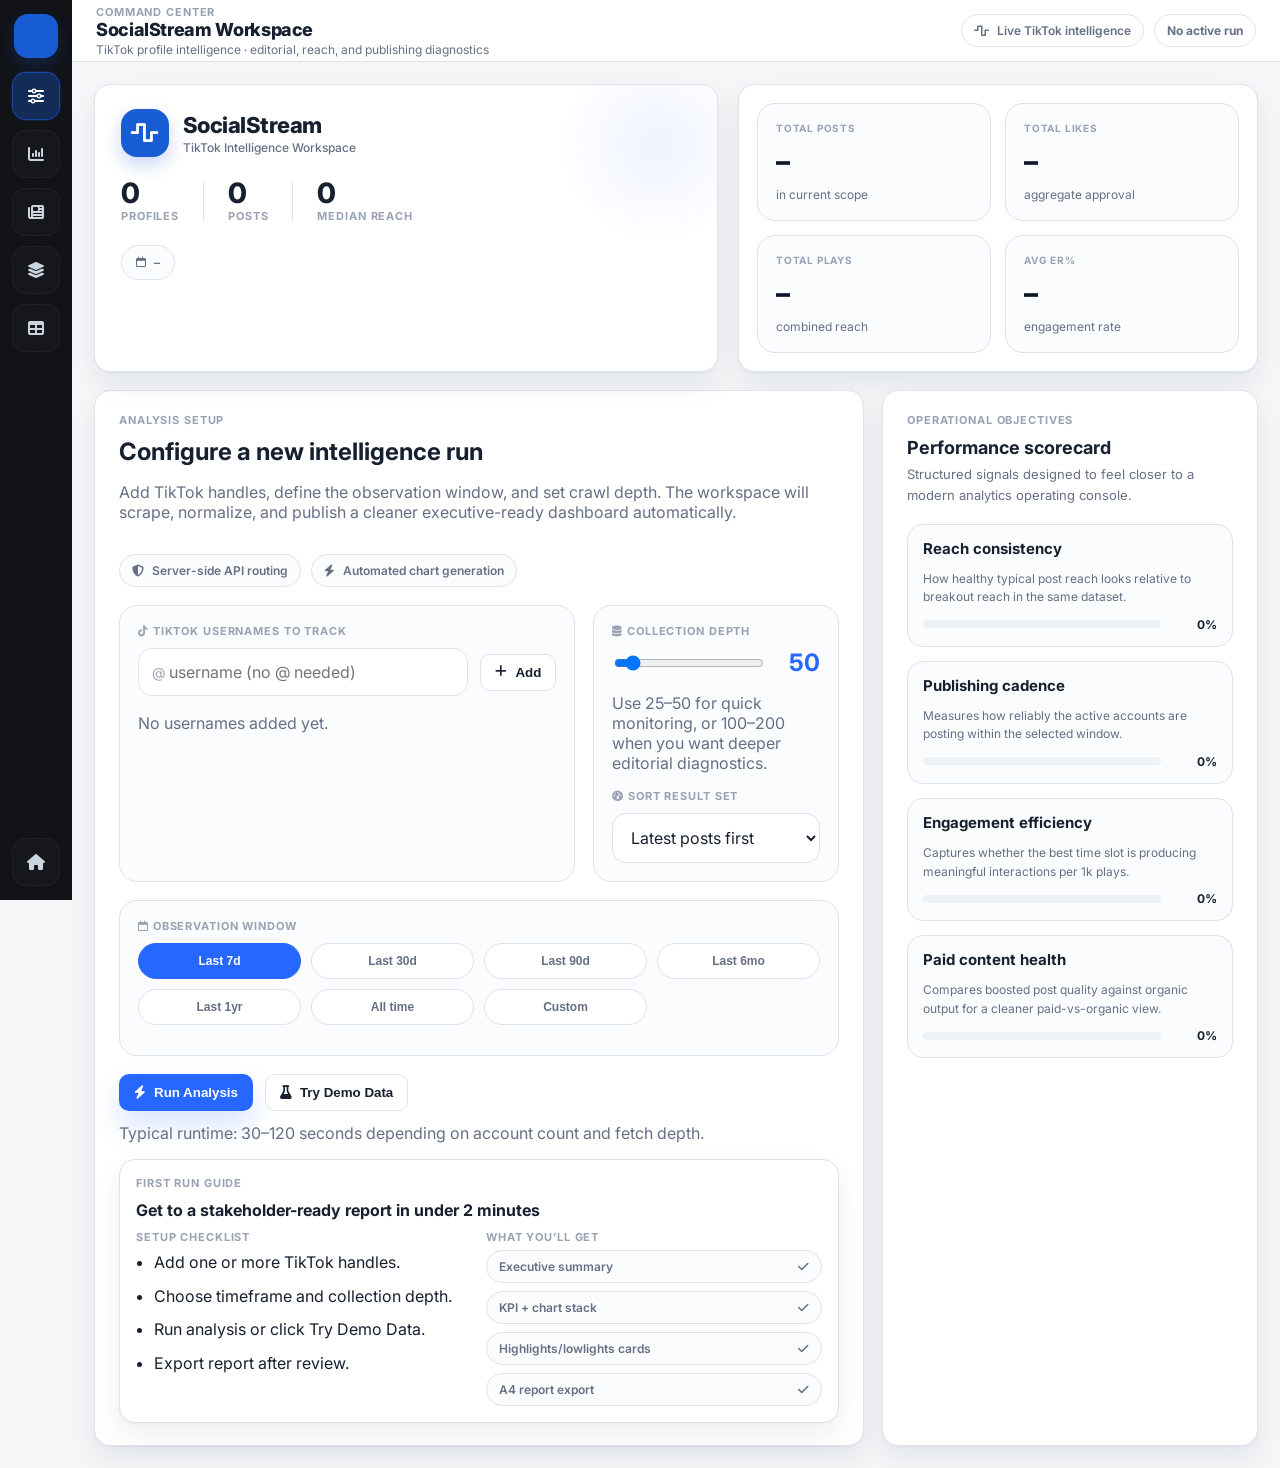
==== commit 1e9ff507: "feat: elevate premium UX across site dashboard and report flow" ====
--- a/dashboard.html
+++ b/dashboard.html
@@ -191,12 +191,26 @@
             <section class="card-surface" style="margin-top:16px;padding:16px;">
               <div class="section-kicker">First run guide</div>
               <div class="section-title" style="font-size:16px;">Get to a stakeholder-ready report in under 2 minutes</div>
-              <ul class="insight-list" style="margin-top:10px;">
-                <li>Add one or more TikTok handles.</li>
-                <li>Choose timeframe and collection depth.</li>
-                <li>Run analysis or click Try Demo Data for an instant preview.</li>
-                <li>Export report once charts and editorial cards are loaded.</li>
-              </ul>
+              <div style="display:grid;grid-template-columns:1fr 1fr;gap:14px;margin-top:10px;">
+                <div>
+                  <div class="section-kicker" style="margin-bottom:6px;">Setup checklist</div>
+                  <ul class="insight-list">
+                    <li>Add one or more TikTok handles.</li>
+                    <li>Choose timeframe and collection depth.</li>
+                    <li>Run analysis or click Try Demo Data.</li>
+                    <li>Export report after review.</li>
+                  </ul>
+                </div>
+                <div>
+                  <div class="section-kicker" style="margin-bottom:6px;">What you’ll get</div>
+                  <div style="display:grid;gap:8px;">
+                    <div class="toolbar-pill" style="justify-content:space-between;"><span>Executive summary</span><i class="fa-solid fa-check"></i></div>
+                    <div class="toolbar-pill" style="justify-content:space-between;"><span>KPI + chart stack</span><i class="fa-solid fa-check"></i></div>
+                    <div class="toolbar-pill" style="justify-content:space-between;"><span>Highlights/lowlights cards</span><i class="fa-solid fa-check"></i></div>
+                    <div class="toolbar-pill" style="justify-content:space-between;"><span>A4 report export</span><i class="fa-solid fa-check"></i></div>
+                  </div>
+                </div>
+              </div>
             </section>
           </section>
 
--- a/assets/css/dashboard.css
+++ b/assets/css/dashboard.css
@@ -105,9 +105,9 @@
 
 .rail-link.active {
 	color: #ffffff;
-	background: linear-gradient(135deg, rgba(38, 103, 255, 0.35), rgba(83, 177, 253, 0.18));
+	background: rgba(23, 92, 211, 0.34);
 	border-color: rgba(38, 103, 255, 0.45);
-	box-shadow: 0 0 0 1px rgba(38, 103, 255, 0.2), inset 0 0 12px rgba(38, 103, 255, 0.08);
+	box-shadow: 0 0 0 1px rgba(23, 92, 211, 0.22);
 }
 
 .shell-main {
@@ -202,7 +202,7 @@
 .panel {
 	background: var(--shell-panel) !important;
 	border: 1px solid var(--shell-border) !important;
-	border-radius: 20px;
+	border-radius: 16px;
 	box-shadow: var(--shell-shadow) !important;
 	color: var(--shell-text) !important;
 }
@@ -243,13 +243,13 @@
 	width: 48px;
 	height: 48px;
 	border-radius: 16px;
-	background: linear-gradient(135deg, #1e56f0, #53b1fd);
+	background: #175cd3;
 	display: flex;
 	align-items: center;
 	justify-content: center;
 	font-size: 22px;
 	color: #fff;
-	box-shadow: 0 10px 28px rgba(38, 103, 255, 0.32);
+	box-shadow: 0 8px 18px rgba(23, 92, 211, 0.24);
 	flex-shrink: 0;
 }
 
@@ -642,7 +642,7 @@
 .progress-fill {
 	height: 100%;
 	border-radius: inherit;
-	background: linear-gradient(90deg, #53b1fd, #2667ff);
+	background: #175cd3;
 	transition: width 0.3s ease;
 }
 
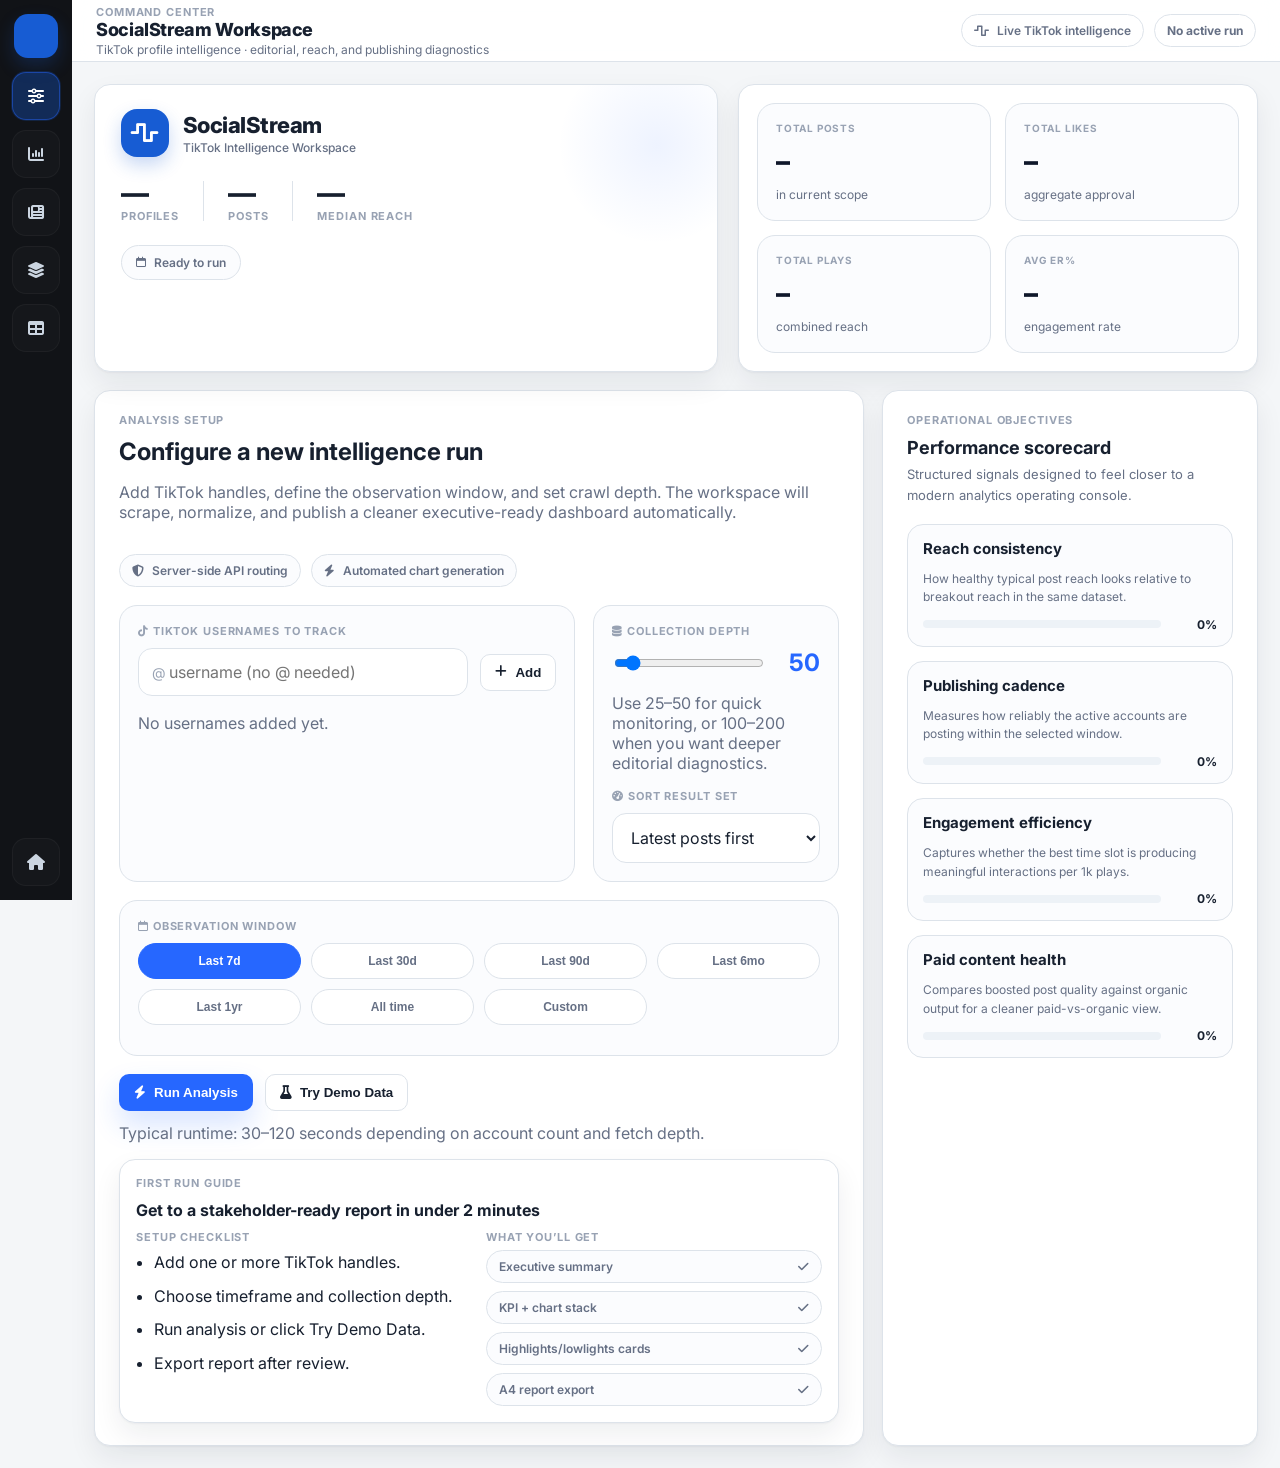
==== commit 8948cb19: "feat: elevate art direction and executive reporting flow" ====
--- a/dashboard.html
+++ b/dashboard.html
@@ -65,21 +65,21 @@
             </div>
             <div class="masthead-live-stats">
               <div class="masthead-stat">
-                <span class="masthead-stat-val" id="workspaceProfileCount">0</span>
+                <span class="masthead-stat-val" id="workspaceProfileCount">—</span>
                 <span class="masthead-stat-lbl">Profiles</span>
               </div>
               <div class="masthead-stat-divider"></div>
               <div class="masthead-stat">
-                <span class="masthead-stat-val" id="workspacePostCount">0</span>
+                <span class="masthead-stat-val" id="workspacePostCount">—</span>
                 <span class="masthead-stat-lbl">Posts</span>
               </div>
               <div class="masthead-stat-divider"></div>
               <div class="masthead-stat">
-                <span class="masthead-stat-val" id="workspaceMedianReach">0</span>
+                <span class="masthead-stat-val" id="workspaceMedianReach">—</span>
                 <span class="masthead-stat-lbl">Median reach</span>
               </div>
             </div>
-            <div class="masthead-date-chip"><i class="fa-regular fa-calendar" style="font-size:11px;"></i> <span id="workspaceDateRange">No data yet</span></div>
+            <div class="masthead-date-chip"><i class="fa-regular fa-calendar" style="font-size:11px;"></i> <span id="workspaceDateRange">Ready to run</span></div>
           </div>
           <div class="card-surface metric-strip">
             <article class="metric-tile">
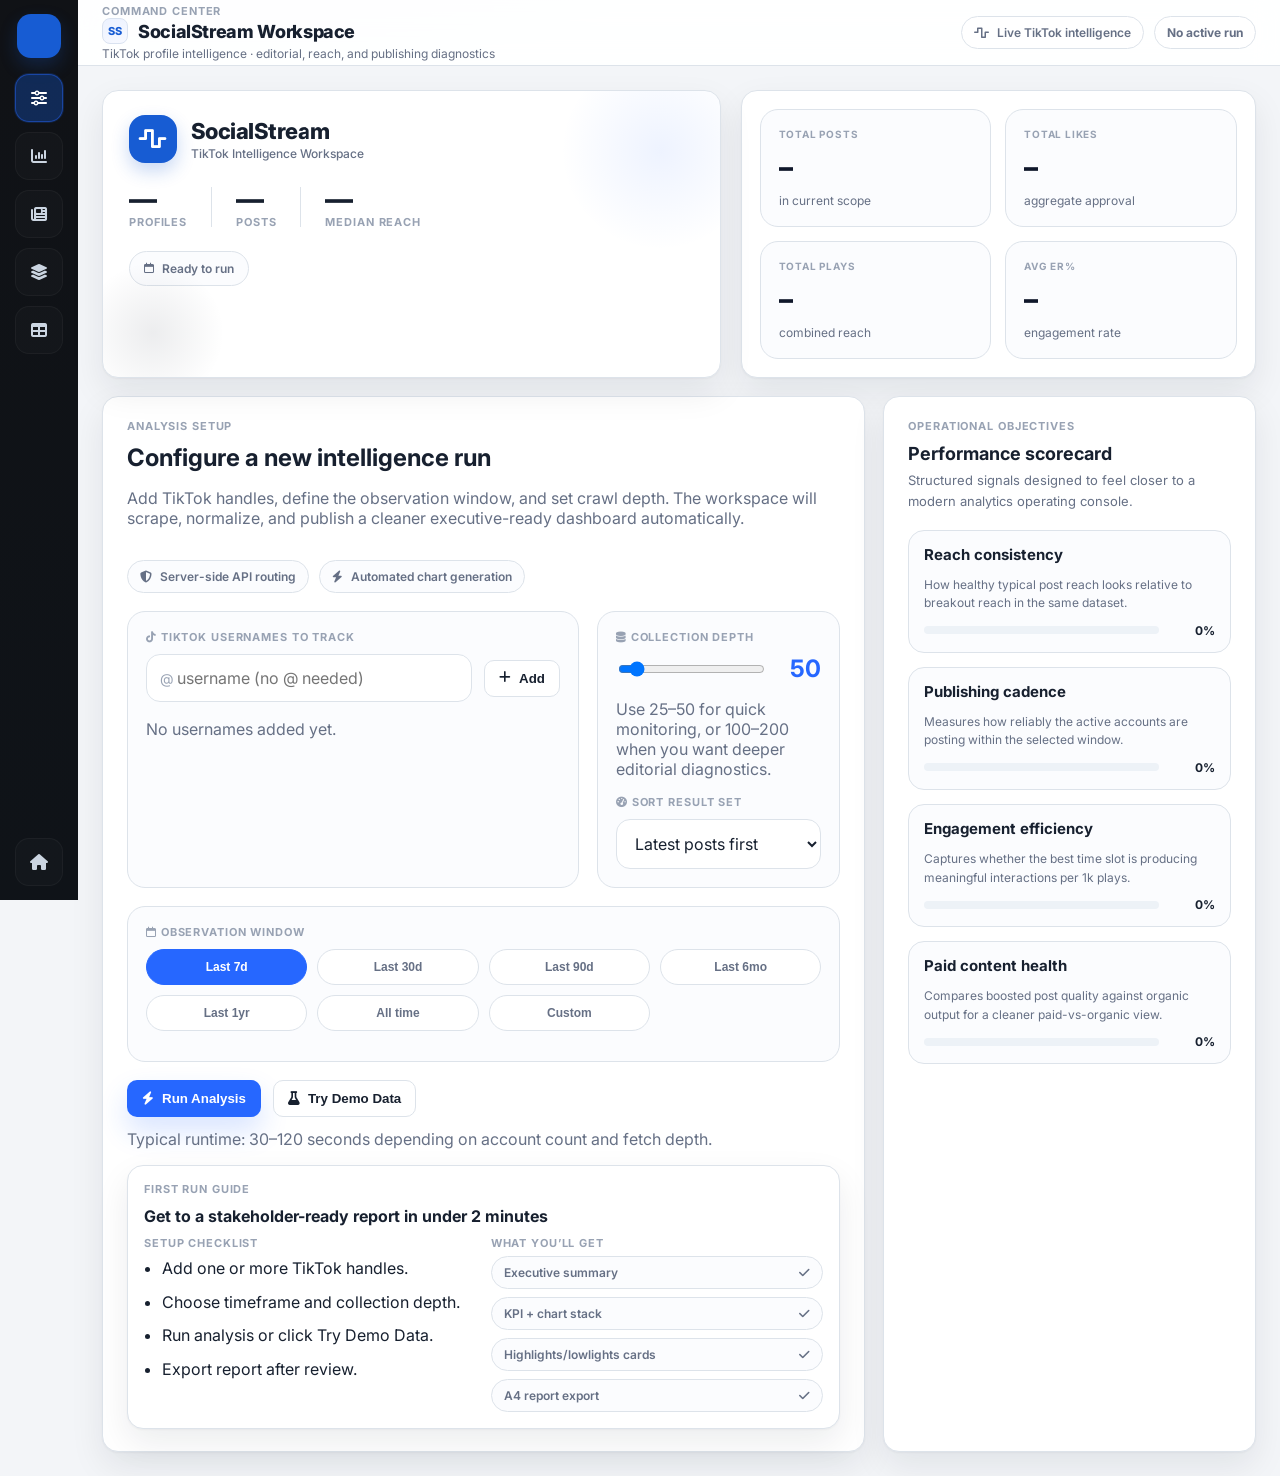
==== commit 67dc11c7: "feat: push premium art direction and shell microinteractions" ====
--- a/dashboard.html
+++ b/dashboard.html
@@ -35,6 +35,7 @@
         <div class="utility-left">
           <div class="utility-eyebrow">Command center</div>
           <div class="utility-title-row">
+            <span class="utility-mark">SS</span>
             <h1 class="utility-title">SocialStream Workspace</h1>
           </div>
           <div class="logo-sub" id="headerSub">TikTok profile intelligence · editorial, reach, and publishing diagnostics</div>
--- a/assets/css/dashboard.css
+++ b/assets/css/dashboard.css
@@ -1,6 +1,6 @@
 
 :root {
-	--shell-bg: #f4f6f8;
+	--shell-bg: #f3f5f8;
 	--shell-panel: #ffffff;
 	--shell-panel-2: #fbfcfe;
 	--shell-border: #dde3ea;
@@ -17,28 +17,28 @@
 	--shell-amber-soft: #fff6df;
 	--shell-red: #f04438;
 	--shell-red-soft: #fff1f0;
-	--shell-shadow: 0 1px 2px rgba(16, 24, 40, 0.04), 0 12px 28px rgba(16, 24, 40, 0.07);
+	--shell-shadow: 0 1px 2px rgba(16, 24, 40, 0.04), 0 14px 34px rgba(16, 24, 40, 0.08);
 }
 
 .workspace-body {
-	background: var(--shell-bg);
+	background: radial-gradient(900px 360px at 20% -10%, rgba(38, 103, 255, 0.08), transparent 60%), var(--shell-bg);
 	color: var(--shell-text);
 }
 
 .command-shell {
 	min-height: 100vh;
 	display: grid;
-	grid-template-columns: 72px 1fr;
+	grid-template-columns: 78px 1fr;
 }
 
 .rail-sidebar {
-	background: #111317;
+	background: linear-gradient(180deg, #101216 0%, #0f1318 100%);
 	color: #f8fafc;
 	padding: 14px 10px;
 	display: flex;
 	flex-direction: column;
 	align-items: center;
-	gap: 14px;
+	gap: 16px;
 	position: sticky;
 	top: 0;
 	height: 100vh;
@@ -86,7 +86,7 @@
 	color: #cbd5e1;
 	background: rgba(255, 255, 255, 0.02);
 	border: 1px solid rgba(255, 255, 255, 0.04);
-	transition: all 0.2s ease;
+	transition: all 0.24s ease;
 	position: relative;
 }
 
@@ -103,6 +103,30 @@
 	transform: translateY(-1px);
 }
 
+.rail-link::after {
+	content: attr(title);
+	position: absolute;
+	left: 58px;
+	top: 50%;
+	transform: translateY(-50%) translateX(-4px);
+	padding: 5px 8px;
+	border-radius: 8px;
+	background: #101828;
+	border: 1px solid rgba(255,255,255,0.08);
+	color: #e2e8f0;
+	font-size: 11px;
+	font-weight: 600;
+	opacity: 0;
+	pointer-events: none;
+	white-space: nowrap;
+	transition: opacity .2s ease, transform .2s ease;
+}
+
+.rail-link:hover::after {
+	opacity: 1;
+	transform: translateY(-50%) translateX(0);
+}
+
 .rail-link.active {
 	color: #ffffff;
 	background: rgba(23, 92, 211, 0.34);
@@ -118,7 +142,7 @@
 	position: sticky;
 	top: 0;
 	z-index: 20;
-	height: 62px;
+	height: 66px;
 	background: rgba(255, 255, 255, 0.92);
 	backdrop-filter: blur(12px);
 	border-bottom: 1px solid var(--shell-border);
@@ -127,6 +151,21 @@
 	justify-content: space-between;
 	gap: 20px;
 	padding: 0 24px;
+}
+
+.utility-mark {
+	width: 26px;
+	height: 26px;
+	border-radius: 8px;
+	border: 1px solid #d9e2f0;
+	background: linear-gradient(160deg, #ecf2ff 0%, #f7f9ff 100%);
+	display: inline-flex;
+	align-items: center;
+	justify-content: center;
+	font-size: 11px;
+	font-weight: 800;
+	letter-spacing: -.03em;
+	color: #175cd3;
 }
 
 .utility-left {
@@ -183,7 +222,7 @@
 }
 
 .workspace-canvas {
-	padding: 22px;
+	padding: 24px;
 }
 
 .workspace-masthead {
@@ -205,6 +244,16 @@
 	border-radius: 16px;
 	box-shadow: var(--shell-shadow) !important;
 	color: var(--shell-text) !important;
+	transition: transform .24s ease, box-shadow .24s ease, border-color .24s ease;
+}
+
+.card-surface:hover,
+.chart-card:hover,
+.kpi:hover,
+.card:hover {
+	transform: translateY(-2px);
+	border-color: #d0d5dd !important;
+	box-shadow: 0 2px 3px rgba(16, 24, 40, 0.05), 0 16px 34px rgba(16, 24, 40, 0.1) !important;
 }
 
 .masthead-copy {
@@ -233,6 +282,18 @@
 	pointer-events: none;
 }
 
+.masthead-brand::after {
+	content: '';
+	position: absolute;
+	left: -20px;
+	bottom: -26px;
+	width: 140px;
+	height: 140px;
+	border-radius: 50%;
+	background: radial-gradient(circle, rgba(15, 23, 42, 0.08) 0%, transparent 72%);
+	pointer-events: none;
+}
+
 .masthead-brand-logo {
 	display: flex;
 	align-items: center;
@@ -358,6 +419,12 @@
 	display: flex;
 	flex-direction: column;
 	justify-content: space-between;
+	transition: transform .2s ease, border-color .2s ease;
+}
+
+.metric-tile:hover {
+	transform: translateY(-2px);
+	border-color: #cdd6e1;
 }
 
 .metric-label {
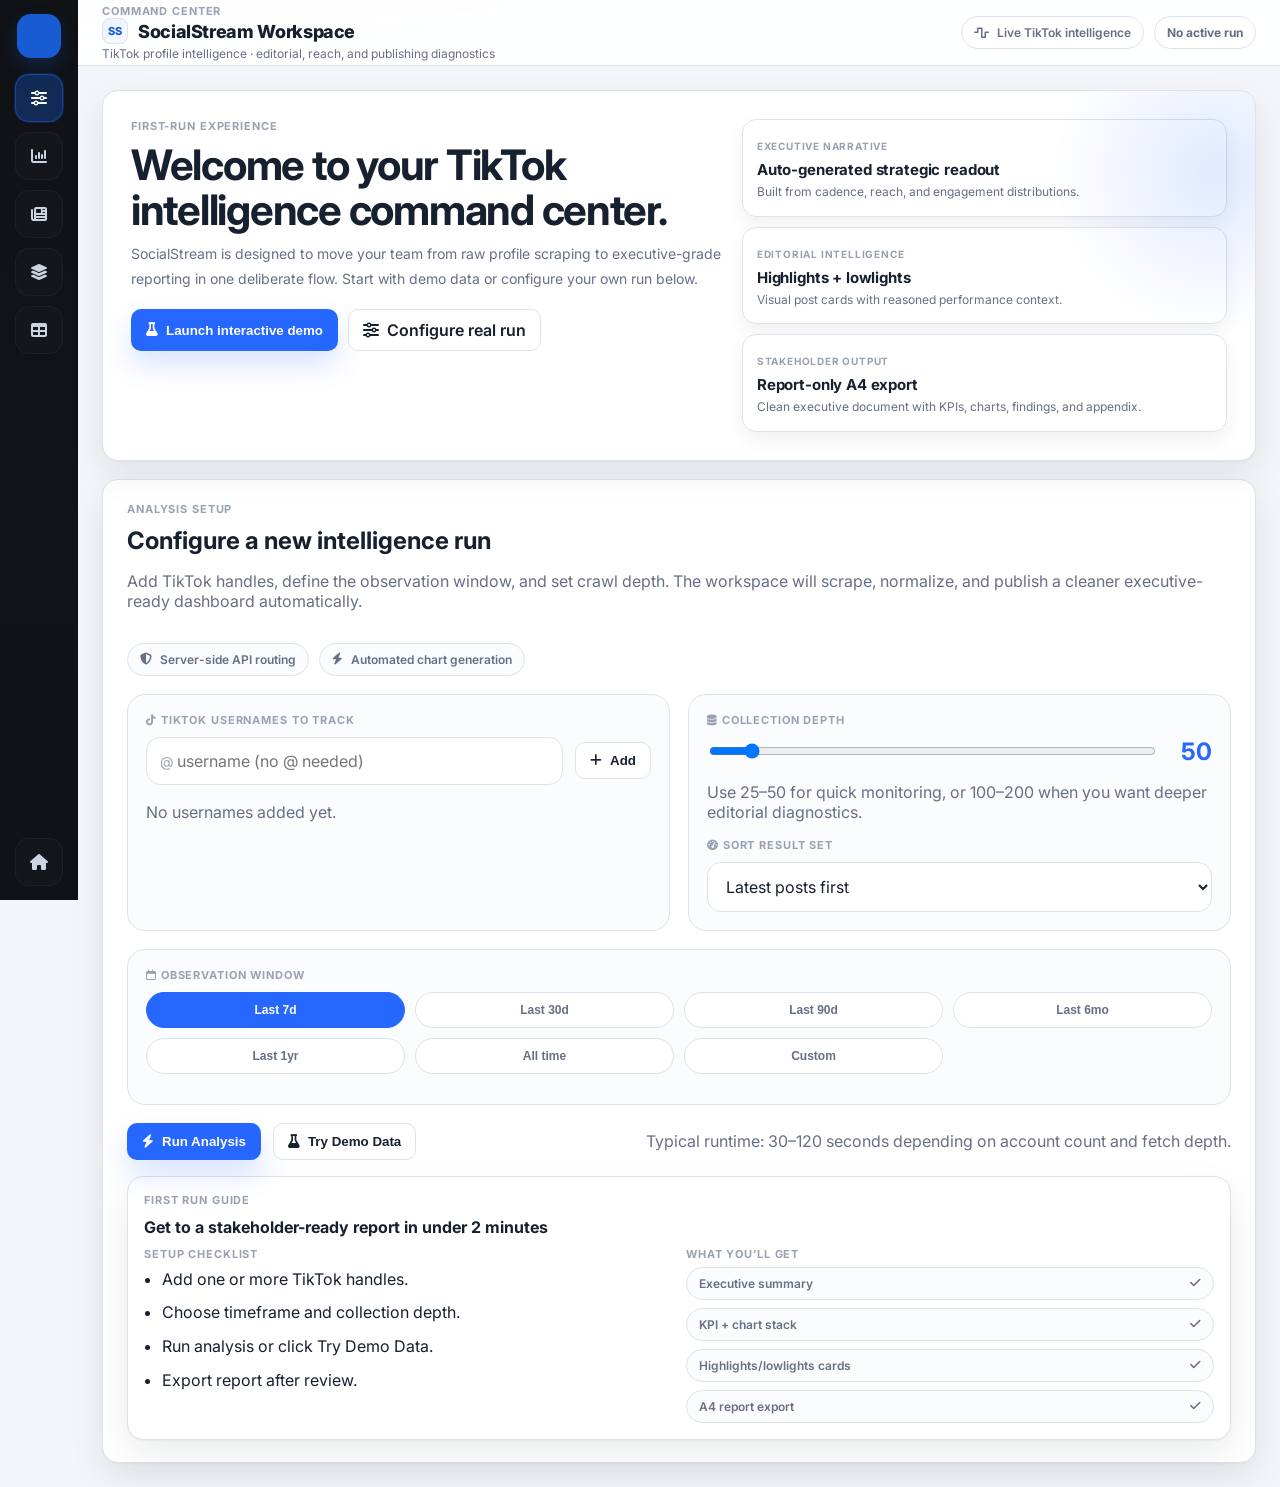
==== commit 069d72fa: "feat: deliver cinematic homepage and premium dashboard onboarding" ====
--- a/dashboard.html
+++ b/dashboard.html
@@ -12,7 +12,7 @@
   <link rel="stylesheet" href="assets/css/shared.css">
   <link rel="stylesheet" href="assets/css/dashboard.css">
 </head>
-<body class="workspace-body">
+<body class="workspace-body is-pristine">
   <div class="command-shell">
     <aside class="rail-sidebar">
       <div class="rail-brand">
@@ -55,6 +55,35 @@
       </header>
 
       <main class="workspace-canvas">
+        <section id="onboardingHero" class="card-surface onboarding-hero fade-in">
+          <div class="onboarding-hero-copy">
+            <div class="section-kicker">First-run experience</div>
+            <h2>Welcome to your TikTok intelligence command center.</h2>
+            <p>SocialStream is designed to move your team from raw profile scraping to executive-grade reporting in one deliberate flow. Start with demo data or configure your own run below.</p>
+            <div class="onboarding-hero-actions print-hidden">
+              <button onclick="loadDemoData()" class="btn btn-run"><i class="fa-solid fa-flask"></i> Launch interactive demo</button>
+              <a href="#setupPanel" class="btn btn-ghost"><i class="fa-solid fa-sliders"></i> Configure real run</a>
+            </div>
+          </div>
+          <div class="onboarding-preview-grid">
+            <article class="onboard-preview-card">
+              <span>Executive Narrative</span>
+              <strong>Auto-generated strategic readout</strong>
+              <small>Built from cadence, reach, and engagement distributions.</small>
+            </article>
+            <article class="onboard-preview-card">
+              <span>Editorial Intelligence</span>
+              <strong>Highlights + lowlights</strong>
+              <small>Visual post cards with reasoned performance context.</small>
+            </article>
+            <article class="onboard-preview-card">
+              <span>Stakeholder Output</span>
+              <strong>Report-only A4 export</strong>
+              <small>Clean executive document with KPIs, charts, findings, and appendix.</small>
+            </article>
+          </div>
+        </section>
+
         <section class="workspace-masthead">
           <div class="card-surface masthead-brand">
             <div class="masthead-brand-logo">
--- a/assets/css/dashboard.css
+++ b/assets/css/dashboard.css
@@ -225,6 +225,108 @@
 	padding: 24px;
 }
 
+.onboarding-hero {
+	padding: 28px;
+	margin-bottom: 18px;
+	display: grid;
+	grid-template-columns: 1.1fr .9fr;
+	gap: 18px;
+	overflow: hidden;
+	position: relative;
+}
+
+.onboarding-hero::before {
+	content: '';
+	position: absolute;
+	right: -120px;
+	top: -80px;
+	width: 320px;
+	height: 320px;
+	border-radius: 50%;
+	background: radial-gradient(circle, rgba(38,103,255,0.14) 0%, transparent 72%);
+	pointer-events: none;
+}
+
+.onboarding-hero-copy h2 {
+	margin: 8px 0 10px;
+	font-size: clamp(28px, 4vw, 42px);
+	line-height: 1.06;
+	letter-spacing: -0.03em;
+}
+
+.onboarding-hero-copy p {
+	margin: 0;
+	max-width: 760px;
+	color: var(--shell-muted);
+	font-size: 14px;
+	line-height: 1.75;
+}
+
+.onboarding-hero-actions {
+	margin-top: 18px;
+	display: flex;
+	gap: 10px;
+	flex-wrap: wrap;
+}
+
+.onboarding-preview-grid {
+	display: grid;
+	gap: 10px;
+	align-content: center;
+}
+
+.onboard-preview-card {
+	border: 1px solid var(--shell-border);
+	background: rgba(255,255,255,.88);
+	border-radius: 14px;
+	padding: 14px;
+	box-shadow: 0 8px 18px rgba(16,24,40,.06);
+}
+
+.onboard-preview-card span {
+	font-size: 10px;
+	font-weight: 700;
+	letter-spacing: .08em;
+	text-transform: uppercase;
+	color: var(--shell-subtle);
+}
+
+.onboard-preview-card strong {
+	display: block;
+	margin-top: 6px;
+	font-size: 15px;
+	letter-spacing: -.01em;
+	color: var(--shell-text);
+}
+
+.onboard-preview-card small {
+	display: block;
+	margin-top: 4px;
+	font-size: 12px;
+	line-height: 1.55;
+	color: var(--shell-muted);
+}
+
+.is-pristine .workspace-masthead {
+	display: none;
+}
+
+.is-pristine .objectives-panel {
+	display: none;
+}
+
+.is-pristine .setup-panel {
+	grid-column: span 12;
+}
+
+.is-pristine .setup-grid {
+	grid-template-columns: 1fr 1fr;
+}
+
+body:not(.is-pristine) #onboardingHero {
+	display: none;
+}
+
 .workspace-masthead {
 	display: grid;
 	grid-template-columns: 1.2fr 1fr;
@@ -425,6 +527,15 @@
 .metric-tile:hover {
 	transform: translateY(-2px);
 	border-color: #cdd6e1;
+}
+
+@media (max-width: 1080px) {
+	.onboarding-hero {
+		grid-template-columns: 1fr;
+	}
+	.is-pristine .setup-grid {
+		grid-template-columns: 1fr;
+	}
 }
 
 .metric-label {
